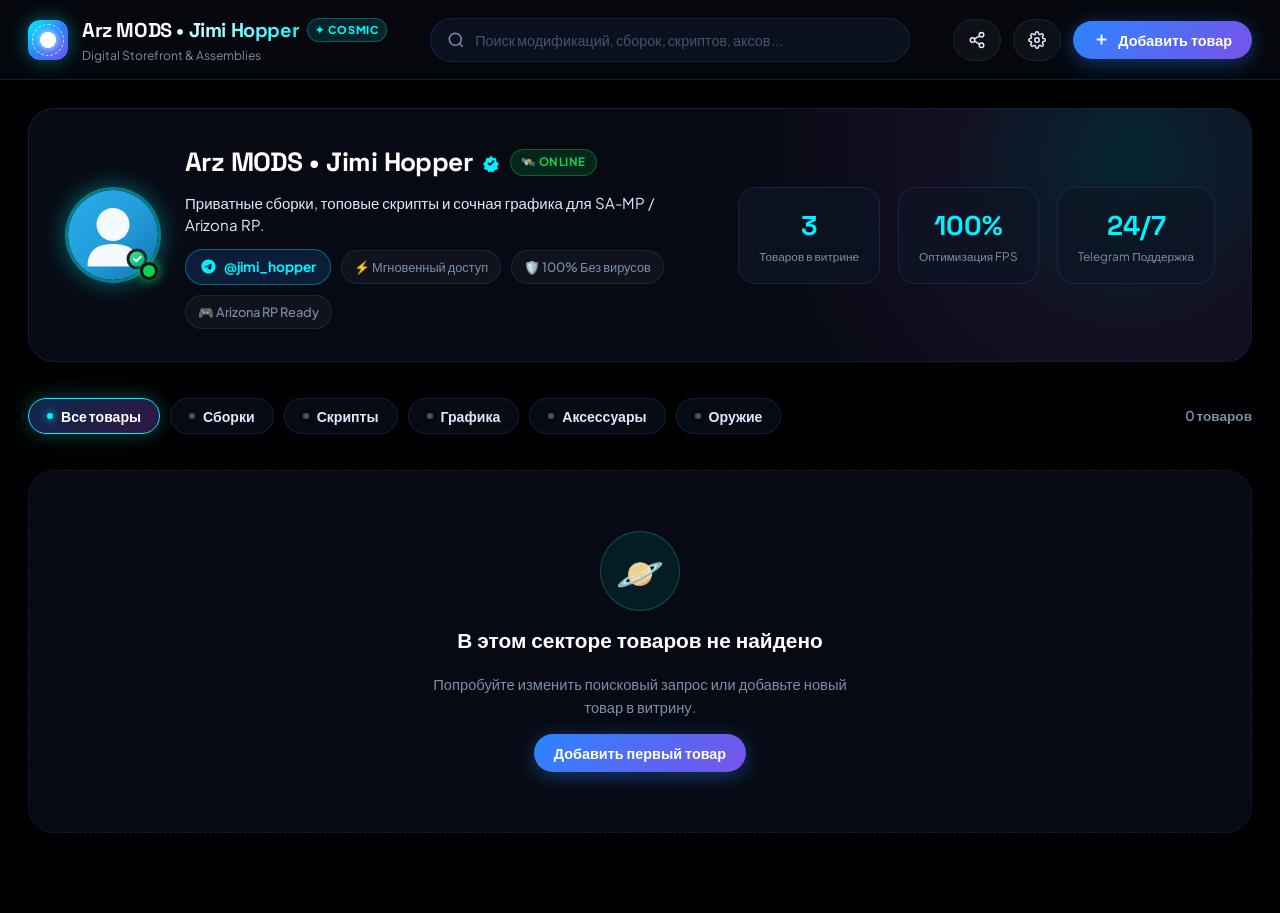
==== public/index.html @ eb656715 "Arz MODS WebSell - Cosmic Storefront for GitHub Pages and Local Server" ====
<!DOCTYPE html>
<html lang="ru">
<head>
  <meta charset="UTF-8" />
  <meta name="viewport" content="width=device-width, initial-scale=1.0" />
  <title>Arz MODS • Cosmic Digital Store</title>
  
  <!-- Favicon -->
  <link rel="icon" type="image/svg+xml" href="/uploads/avatar.svg" />
  
  <!-- Fonts -->
  <link rel="preconnect" href="https://fonts.googleapis.com">
  <link rel="preconnect" href="https://fonts.gstatic.com" crossorigin>
  <link href="https://fonts.googleapis.com/css2?family=Plus+Jakarta+Sans:wght@300;400;500;600;700;800&family=Space+Grotesk:wght@500;700&display=swap" rel="stylesheet">
  
  <link rel="stylesheet" href="/style.css" />
</head>
<body>
  <!-- Interactive Cosmic Canvas Starfield & Soft Shimmer -->
  <canvas id="cosmic-canvas"></canvas>
  <div class="blue-shimmer-layer">
    <div class="blue-shimmer shimmer-1"></div>
    <div class="blue-shimmer shimmer-2"></div>
    <div class="blue-shimmer shimmer-3"></div>
    <div class="blue-shimmer shimmer-4"></div>
  </div>

  <!-- Cosmic Top App Navigation Bar -->
  <header class="cosmic-navbar">
    <div class="nav-container">
      <div class="nav-brand" id="nav-brand-btn">
        <div class="brand-logo-cosmic">
          <span class="logo-core"></span>
          <span class="logo-orbit"></span>
        </div>
        <div class="brand-text-block">
          <div class="brand-title-row">
            <span id="nav-brand-title" class="brand-name">Arz MODS</span>
            <span class="cosmic-badge">✦ COSMIC</span>
          </div>
          <span class="brand-subtitle">Digital Storefront & Assemblies</span>
        </div>
      </div>

      <!-- Center Search Bar in Header -->
      <div class="nav-center-search" id="nav-search-wrapper">
        <div class="cosmic-search-box">
          <svg class="search-ico" width="18" height="18" viewBox="0 0 24 24" fill="none" stroke="currentColor" stroke-width="2">
            <circle cx="11" cy="11" r="8"></circle>
            <line x1="21" y1="21" x2="16.65" y2="16.65"></line>
          </svg>
          <input type="text" id="global-search" placeholder="Поиск модификаций, сборок, скриптов, аксов..." />
          <button id="search-clear-btn" class="search-clear hidden">&times;</button>
        </div>
      </div>

      <!-- Navigation Actions -->
      <div class="nav-actions">
        <button id="btn-back-nav" class="cosmic-btn-icon hidden" title="Вернуться в каталог">
          <svg width="20" height="20" viewBox="0 0 24 24" fill="none" stroke="currentColor" stroke-width="2.2">
            <line x1="19" y1="12" x2="5" y2="12"></line>
            <polyline points="12 19 5 12 12 5"></polyline>
          </svg>
          <span class="btn-text-nav">Каталог</span>
        </button>

        <button id="btn-share-page" class="cosmic-btn-icon" title="Поделиться ссылкой">
          <svg width="18" height="18" viewBox="0 0 24 24" fill="none" stroke="currentColor" stroke-width="2">
            <circle cx="18" cy="5" r="3"></circle>
            <circle cx="6" cy="12" r="3"></circle>
            <circle cx="18" cy="19" r="3"></circle>
            <line x1="8.59" y1="13.51" x2="15.42" y2="17.49"></line>
            <line x1="15.41" y1="6.51" x2="8.59" y2="10.49"></line>
          </svg>
        </button>

        <button id="btn-open-settings" class="cosmic-btn-icon" title="Настройки витрины">
          <svg width="18" height="18" viewBox="0 0 24 24" fill="none" stroke="currentColor" stroke-width="2">
            <circle cx="12" cy="12" r="3"></circle>
            <path d="M19.4 15a1.65 1.65 0 0 0 .33 1.82l.06.06a2 2 0 0 1 0 2.83 2 2 0 0 1-2.83 0l-.06-.06a1.65 1.65 0 0 0-1.82-.33 1.65 1.65 0 0 0-1 1.51V21a2 2 0 0 1-2 2 2 2 0 0 1-2-2v-.09A1.65 1.65 0 0 0 9 19.4a1.65 1.65 0 0 0-1.82.33l-.06.06a2 2 0 0 1-2.83 0 2 2 0 0 1 0-2.83l.06-.06a1.65 1.65 0 0 0 .33-1.82 1.65 1.65 0 0 0-1.51-1H3a2 2 0 0 1-2-2 2 2 0 0 1 2-2h.09A1.65 1.65 0 0 0 4.6 9a1.65 1.65 0 0 0-.33-1.82l-.06-.06a2 2 0 0 1 0-2.83 2 2 0 0 1 2.83 0l.06.06a1.65 1.65 0 0 0 1.82.33H9a1.65 1.65 0 0 0 1-1.51V3a2 2 0 0 1 2-2 2 2 0 0 1 2 2v.09a1.65 1.65 0 0 0 1 1.51 1.65 1.65 0 0 0 1.82-.33l.06-.06a2 2 0 0 1 2.83 0 2 2 0 0 1 0 2.83l-.06.06a1.65 1.65 0 0 0-.33 1.82V9a1.65 1.65 0 0 0 1.51 1H21a2 2 0 0 1 2 2 2 2 0 0 1-2 2h-.09a1.65 1.65 0 0 0-1.51 1z"></path>
          </svg>
        </button>

        <button id="btn-add-product" class="cosmic-cta-btn">
          <span class="btn-glow-layer"></span>
          <svg width="17" height="17" viewBox="0 0 24 24" fill="none" stroke="currentColor" stroke-width="2.5">
            <line x1="12" y1="5" x2="12" y2="19"></line>
            <line x1="5" y1="12" x2="19" y2="12"></line>
          </svg>
          <span>Добавить товар</span>
        </button>
      </div>
    </div>
  </header>

  <!-- Main Content Wrapper (Widescreen up to 1360px) -->
  <div class="cosmic-main-layout">

    <!-- ========================================================
         VIEW 1: STOREFRONT CATALOG (Widescreen Cosmic Showcase)
         ======================================================== -->
    <section id="catalog-view" class="view-panel">
      <!-- Cosmic Hero Store Profile Banner -->
      <div class="cosmic-hero-banner">
        <div class="hero-cosmic-backdrop"></div>
        <div class="hero-content">
          <div class="hero-creator-card">
            <div class="creator-avatar-cosmic">
              <img id="store-avatar" src="/uploads/avatar.svg" alt="Avatar" class="avatar-img-cosmic" />
              <div class="cosmic-status-pulse" title="В сети 24/7"></div>
            </div>
            <div class="creator-info-cosmic">
              <div class="creator-name-row">
                <h1 id="store-name" class="creator-title">Arz MODS • Jimi Hopper</h1>
                <span class="cosmic-verified" title="Верифицированный продавец">
                  <svg width="18" height="18" viewBox="0 0 24 24" fill="#00f2fe">
                    <path d="M12 2L14.4 5.4L18.6 5.8L19.2 10L22.6 12.6L20.4 16.2L21.4 20.4L17.2 21.4L14.8 24.6L12 23L9.2 24.6L6.8 21.4L2.6 20.4L3.6 16.2L1.4 12.6L4.8 10L5.4 5.8L9.6 5.4L12 2Z"/>
                    <path d="M8.5 12.5L10.5 14.5L15.5 9.5" stroke="#06080e" stroke-width="2.4" stroke-linecap="round" stroke-linejoin="round"/>
                  </svg>
                </span>
                <span class="cosmic-pill-online">🛰️ ONLINE</span>
              </div>
              <p id="store-bio" class="creator-bio">
                Приватные сборки, топовые скрипты и сочная графика для SA-MP / Arizona RP. Мгновенная выдача и личная поддержка.
              </p>
              <div class="creator-tags-row">
                <a id="store-tg-link" href="https://t.me/jimi_hopper" target="_blank" class="cosmic-tg-link">
                  <svg width="17" height="17" viewBox="0 0 24 24" fill="currentColor">
                    <path d="M12 2C6.48 2 2 6.48 2 12s4.48 10 10 10 10-4.48 10-10S17.52 2 12 2zm4.64 6.8c-.15 1.58-.8 5.42-1.13 7.19-.14.75-.42 1-.68 1.03-.58.05-1.02-.38-1.58-.75-.88-.58-1.38-.94-2.23-1.5-.99-.65-.35-1.01.22-1.59.15-.15 2.71-2.48 2.76-2.69a.2.2 0 00-.05-.18c-.06-.05-.14-.03-.21-.02-.09.02-1.49.95-4.22 2.79-.4.27-.76.41-1.08.4-.36-.01-1.04-.2-1.55-.37-.63-.2-1.12-.31-1.08-.66.02-.18.27-.36.74-.55 2.92-1.27 4.86-2.11 5.83-2.52 2.78-1.16 3.35-1.36 3.73-1.36.08 0 .27.02.39.12.1.08.13.19.14.27-.01.06.01.24 0 .34z"/>
                  </svg>
                  <span id="store-tg-handle">@jimi_hopper</span>
                </a>
                <span class="cosmic-stat-chip">⚡ Мгновенный доступ</span>
                <span class="cosmic-stat-chip">🛡️ 100% Без вирусов</span>
                <span class="cosmic-stat-chip">🎮 Arizona RP Ready</span>
              </div>
            </div>
          </div>

          <!-- Quick Store Stats on Desktop -->
          <div class="hero-stats-panel">
            <div class="stat-box">
              <span class="stat-number" id="stats-total-products">3</span>
              <span class="stat-label">Товаров в витрине</span>
            </div>
            <div class="stat-box">
              <span class="stat-number">100%</span>
              <span class="stat-label">Оптимизация FPS</span>
            </div>
            <div class="stat-box">
              <span class="stat-number">24/7</span>
              <span class="stat-label">Telegram Поддержка</span>
            </div>
          </div>
        </div>
      </div>

      <!-- Categories & Filter Strip -->
      <div class="cosmic-filter-bar">
        <div class="categories-container" id="categories-container">
          <button class="filter-pill active" data-cat="all">
            <span class="pill-dot"></span>Все товары
          </button>
          <button class="filter-pill" data-cat="Сборки">
            <span class="pill-dot"></span>Сборки
          </button>
          <button class="filter-pill" data-cat="Скрипты">
            <span class="pill-dot"></span>Скрипты
          </button>
          <button class="filter-pill" data-cat="Графика">
            <span class="pill-dot"></span>Графика
          </button>
          <button class="filter-pill" data-cat="Аксессуары">
            <span class="pill-dot"></span>Аксессуары
          </button>
          <button class="filter-pill" data-cat="Оружие">
            <span class="pill-dot"></span>Оружие
          </button>
        </div>
        <div class="products-counter-badge" id="products-count">3 товара</div>
      </div>

      <!-- Widescreen Responsive Grid of Products -->
      <div class="products-showcase">
        <div id="products-grid" class="cosmic-products-grid">
          <!-- Dynamically inserted product cards -->
        </div>

        <!-- Empty State -->
        <div id="empty-state" class="cosmic-empty-state hidden">
          <div class="empty-cosmic-ring">
            <span class="empty-icon">🪐</span>
          </div>
          <h3 class="empty-title">В этом секторе товаров не найдено</h3>
          <p class="empty-desc">Попробуйте изменить поисковый запрос или добавьте новый товар в витрину.</p>
          <button id="empty-add-btn" class="cosmic-cta-btn">Добавить первый товар</button>
        </div>
      </div>
    </section>

    <!-- ========================================================
         VIEW 2: WIDESCREEN DEDICATED PRODUCT PAGE (Tribute + Cosmic)
         ======================================================== -->
    <section id="product-view" class="view-panel hidden">
      <!-- Cosmic Breadcrumb Navigation -->
      <div class="cosmic-breadcrumbs">
        <a href="/" id="breadcrumb-home" class="crumb-link">Каталог</a>
        <span class="crumb-sep">›</span>
        <span id="breadcrumb-category" class="crumb-cat">Сборки</span>
        <span class="crumb-sep">›</span>
        <span id="breadcrumb-title" class="crumb-current">[Gta by Jimi_Hopper ]</span>
      </div>

      <!-- 2-Column Widescreen Product Showcase -->
      <div class="product-page-layout">
        
        <!-- LEFT COLUMN: Expansive Media & Gallery & Highlights -->
        <div class="product-left-column">
          <!-- Hero Banner with Ambient Halo Glow -->
          <div class="cosmic-media-stage" id="media-stage">
            <div class="stage-ambient-glow" id="stage-glow"></div>
            <img id="detail-image" src="" alt="Product Cover" class="stage-img" />
            
            <div class="stage-overlay-badges">
              <span id="detail-badge" class="badge-cosmic-pill">Хит продаж</span>
              <span id="detail-category-tag" class="badge-cosmic-cat">Сборки</span>
            </div>

            <button id="btn-zoom-image" class="btn-stage-zoom" title="Полноэкранный просмотр">
              <svg width="20" height="20" viewBox="0 0 24 24" fill="none" stroke="currentColor" stroke-width="2">
                <polyline points="15 3 21 3 21 9"></polyline>
                <polyline points="9 21 3 21 3 15"></polyline>
                <line x1="21" y1="3" x2="14" y2="10"></line>
                <line x1="3" y1="21" x2="10" y2="14"></line>
              </svg>
            </button>
          </div>

          <!-- Feature Cards Grid -->
          <div class="cosmic-features-matrix">
            <div class="matrix-card">
              <div class="matrix-icon">⚡</div>
              <div class="matrix-info">
                <span class="matrix-title">FPS Буст & Оптимизация</span>
                <span class="matrix-desc">Плавная стрельба без лагов даже на слабых ПК</span>
              </div>
            </div>
            <div class="matrix-card">
              <div class="matrix-icon">🎨</div>
              <div class="matrix-info">
                <span class="matrix-title">Приватная серая графика</span>
                <span class="matrix-desc">Кинематографичные шейдеры и эффекты</span>
              </div>
            </div>
            <div class="matrix-card">
              <div class="matrix-icon">🔫</div>
              <div class="matrix-info">
                <span class="matrix-title">Кастомные скины и звуки</span>
                <span class="matrix-desc">Заменки на калаши, обрез и медведя</span>
              </div>
            </div>
            <div class="matrix-card">
              <div class="matrix-icon">🛡️</div>
              <div class="matrix-info">
                <span class="matrix-title">Гарантия & Поддержка</span>
                <span class="matrix-desc">Прямая связь с разработчиком сборки</span>
              </div>
            </div>
          </div>

          <!-- Rich Detailed Description Panel -->
          <div class="cosmic-description-panel">
            <div class="panel-header-tabs">
              <span class="active-tab">📖 Подробное описание модификации</span>
            </div>
            <div id="detail-description" class="cosmic-rich-description">
              <!-- Rendered formatted description -->
            </div>
          </div>
        </div>

        <!-- RIGHT COLUMN: Sticky Cosmic Purchase Glass Console -->
        <div class="product-right-column">
          <div class="sticky-purchase-console">
            <div class="console-glass-card">
              
              <div class="console-badge-row">
                <span class="pulse-chip">
                  <span class="pulse-ring"></span>
                  Мгновенный доступ
                </span>
                <span class="chip-format">Цифровой архив</span>
              </div>

              <h1 id="detail-title" class="product-headline">[Gta by Jimi_Hopper ]</h1>

              <!-- Price Box with Cosmic Gradient -->
              <div class="cosmic-price-box">
                <div class="price-digits">
                  <span class="price-val" id="detail-price">490</span>
                  <span class="currency-sym" id="detail-currency">₽</span>
                </div>
                <span class="price-badge-tag">Лучшая цена</span>
              </div>

              <!-- Author / Creator Micro Card -->
              <div class="console-creator-row">
                <img id="detail-author-avatar" src="/uploads/avatar.svg" alt="Author" class="creator-avatar-mini" />
                <div class="creator-micro-info">
                  <div class="creator-micro-name">
                    <span id="detail-author-name">Jimi_Hopper</span>
                    <span class="mini-verified">✓</span>
                  </div>
                  <span class="creator-micro-role">Автор & Продавец сборки</span>
                </div>
                <a id="detail-tg-contact" href="https://t.me/jimi_hopper" target="_blank" class="btn-micro-chat" title="Написать в Telegram">
                  Telegram
                </a>
              </div>

              <!-- Primary CTA Action Button with Cosmic Glow -->
              <button id="btn-buy-action" class="cosmic-checkout-btn">
                <span class="checkout-glow-halo"></span>
                <svg width="22" height="22" viewBox="0 0 24 24" fill="currentColor">
                  <path d="M12 2C6.48 2 2 6.48 2 12s4.48 10 10 10 10-4.48 10-10S17.52 2 12 2zm4.64 6.8c-.15 1.58-.8 5.42-1.13 7.19-.14.75-.42 1-.68 1.03-.58.05-1.02-.38-1.58-.75-.88-.58-1.38-.94-2.23-1.5-.99-.65-.35-1.01.22-1.59.15-.15 2.71-2.48 2.76-2.69a.2.2 0 00-.05-.18c-.06-.05-.14-.03-.21-.02-.09.02-1.49.95-4.22 2.79-.4.27-.76.41-1.08.4-.36-.01-1.04-.2-1.55-.37-.63-.2-1.12-.31-1.08-.66.02-.18.27-.36.74-.55 2.92-1.27 4.86-2.11 5.83-2.52 2.78-1.16 3.35-1.36 3.73-1.36.08 0 .27.02.39.12.1.08.13.19.14.27-.01.06.01.24 0 .34z"/>
                </svg>
                <span id="buy-button-text">Купить в Telegram за 490 ₽</span>
              </button>

              <!-- Guarantee Chips -->
              <div class="console-perks-list">
                <div class="perk-item">
                  <span class="perk-ico">🔒</span>
                  <span>Безопасная оплата (СБП, Карты, ЮMoney, Крипта)</span>
                </div>
                <div class="perk-item">
                  <span class="perk-ico">⚡</span>
                  <span>Прямая ссылка на скачивание архива и скрипта</span>
                </div>
                <div class="perk-item">
                  <span class="perk-ico">💬</span>
                  <span>Помощь в установке от автора в Telegram</span>
                </div>
              </div>

              <!-- Admin Controls for Product -->
              <div class="console-admin-bar">
                <button id="btn-edit-current" class="btn-console-edit">
                  <svg width="15" height="15" viewBox="0 0 24 24" fill="none" stroke="currentColor" stroke-width="2">
                    <path d="M11 4H4a2 2 0 0 0-2 2v14a2 2 0 0 0 2 2h14a2 2 0 0 0 2-2v-7"></path>
                    <path d="M18.5 2.5a2.121 2.121 0 0 1 3 3L12 15l-4 1 1-4 9.5-9.5z"></path>
                  </svg>
                  Редактировать
                </button>
                <button id="btn-delete-current" class="btn-console-delete">
                  <svg width="15" height="15" viewBox="0 0 24 24" fill="none" stroke="currentColor" stroke-width="2">
                    <polyline points="3 6 5 6 21 6"></polyline>
                    <path d="M19 6v14a2 2 0 0 1-2 2H7a2 2 0 0 1-2-2V6m3 0V4a2 2 0 0 1 2-2h4a2 2 0 0 1 2 2v2"></path>
                  </svg>
                  Удалить
                </button>
              </div>

            </div>
          </div>
        </div>

      </div>
    </section>

  </div>

  <!-- ========================================================
       MODALS: PURCHASE / ADD PRODUCT / SETTINGS / LIGHTBOX
       ======================================================== -->

  <!-- MODAL 1: Purchase / Access Flow -->
  <div id="modal-buy" class="cosmic-modal-overlay hidden">
    <div class="cosmic-modal-box">
      <div class="modal-cosmic-glow"></div>
      <div class="cosmic-modal-header">
        <h3 class="modal-cosmic-title">Оформление и получение товара</h3>
        <button class="modal-cosmic-close" id="modal-buy-close">&times;</button>
      </div>
      <div class="cosmic-modal-body">
        <div class="modal-product-preview-bar">
          <img id="buy-modal-thumb" src="" alt="Thumbnail" class="modal-thumb-img" />
          <div class="modal-thumb-info">
            <h4 id="buy-modal-title" class="modal-thumb-title">[Gta by Jimi_Hopper ]</h4>
            <div class="modal-thumb-price" id="buy-modal-price">490 ₽</div>
          </div>
        </div>

        <div class="modal-steps-container">
          <div class="step-card">
            <div class="step-badge">1</div>
            <div class="step-info">
              <strong>Свяжитесь с автором в Telegram</strong>
              <p>Нажмите кнопку ниже, чтобы перейти в диалог. Шаблон заказа сформируется автоматически.</p>
            </div>
          </div>
          <div class="step-card">
            <div class="step-badge">2</div>
            <div class="step-info">
              <strong>Оплата удобным способом</strong>
              <p>СБП (без комиссии), Карты любых банков, ЮMoney или Криптовалюта.</p>
            </div>
          </div>
          <div id="modal-direct-download" class="step-card highlight-step hidden">
            <div class="step-badge-rocket">🚀</div>
            <div class="step-info">
              <strong>Мгновенное скачивание:</strong>
              <a id="modal-download-link" href="#" target="_blank" class="cosmic-download-pill">
                Скачать архив напрямую &rarr;
              </a>
            </div>
          </div>
        </div>

        <a id="buy-tg-action-btn" href="https://t.me/jimi_hopper" target="_blank" class="cosmic-checkout-btn full-btn">
          <svg width="22" height="22" viewBox="0 0 24 24" fill="currentColor">
            <path d="M12 2C6.48 2 2 6.48 2 12s4.48 10 10 10 10-4.48 10-10S17.52 2 12 2zm4.64 6.8c-.15 1.58-.8 5.42-1.13 7.19-.14.75-.42 1-.68 1.03-.58.05-1.02-.38-1.58-.75-.88-.58-1.38-.94-2.23-1.5-.99-.65-.35-1.01.22-1.59.15-.15 2.71-2.48 2.76-2.69a.2.2 0 00-.05-.18c-.06-.05-.14-.03-.21-.02-.09.02-1.49.95-4.22 2.79-.4.27-.76.41-1.08.4-.36-.01-1.04-.2-1.55-.37-.63-.2-1.12-.31-1.08-.66.02-.18.27-.36.74-.55 2.92-1.27 4.86-2.11 5.83-2.52 2.78-1.16 3.35-1.36 3.73-1.36.08 0 .27.02.39.12.1.08.13.19.14.27-.01.06.01.24 0 .34z"/>
          </svg>
          <span id="buy-tg-btn-label">Перейти в Telegram к продавцу</span>
        </a>
      </div>
    </div>
  </div>

  <!-- MODAL 2: Add / Edit Product -->
  <div id="modal-product" class="cosmic-modal-overlay hidden">
    <div class="cosmic-modal-box modal-box-wide">
      <div class="modal-cosmic-glow"></div>
      <div class="cosmic-modal-header">
        <h3 id="modal-product-title" class="modal-cosmic-title">Добавить товар в витрину</h3>
        <button class="modal-cosmic-close" id="modal-product-close">&times;</button>
      </div>
      <form id="form-product" class="cosmic-modal-form">
        <input type="hidden" id="form-prod-id" value="" />

        <div class="form-grid-2">
          <div class="form-field flex-2">
            <label for="form-title">Название модификации / товара *</label>
            <input type="text" id="form-title" placeholder="например: [Gta by Jimi_Hopper ]" required />
          </div>
          <div class="form-field flex-1">
            <label for="form-slug">Космический URL (slug)</label>
            <input type="text" id="form-slug" placeholder="например: ByO" />
            <span class="field-hint">Доступен по адресу /p/ByO</span>
          </div>
        </div>

        <div class="form-grid-3">
          <div class="form-field">
            <label for="form-price">Цена *</label>
            <div class="currency-input-wrap">
              <input type="number" id="form-price" min="0" step="1" placeholder="490" required />
              <span class="currency-suffix">₽</span>
            </div>
          </div>
          <div class="form-field">
            <label for="form-category">Категория</label>
            <select id="form-category">
              <option value="Сборки">Сборки</option>
              <option value="Скрипты">Скрипты</option>
              <option value="Графика">Графика</option>
              <option value="Аксессуары">Аксессуары</option>
              <option value="Оружие">Оружие</option>
              <option value="Прочее">Прочее</option>
            </select>
          </div>
          <div class="form-field">
            <label for="form-badge">Бейдж / Стикер</label>
            <input type="text" id="form-badge" placeholder="Хит продаж / Приватная" />
          </div>
        </div>

        <!-- Cover Image with Upload -->
        <div class="form-field">
          <label>Обложка товара (Файл с ПК или Ссылка)</label>
          <div class="cosmic-image-uploader">
            <div class="uploader-preview" id="img-preview-box">
              <img id="img-preview" src="" alt="Превью" class="hidden" />
              <span id="img-preview-placeholder">🪐 Нет изображения</span>
            </div>
            <div class="uploader-controls">
              <label class="btn-cosmic-upload">
                <svg width="18" height="18" viewBox="0 0 24 24" fill="none" stroke="currentColor" stroke-width="2">
                  <path d="M21 15v4a2 2 0 0 1-2 2H5a2 2 0 0 1-2-2v-4"></path>
                  <polyline points="17 8 12 3 7 8"></polyline>
                  <line x1="12" y1="3" x2="12" y2="15"></line>
                </svg>
                Выбрать файл со скриншотом
                <input type="file" id="form-file-input" accept="image/*" class="hidden-input" />
              </label>
              <span class="uploader-divider">или вставьте прямую ссылку:</span>
              <input type="text" id="form-image-url" placeholder="https://... или /uploads/..." />
            </div>
          </div>
        </div>

        <div class="form-field">
          <label for="form-short-desc">Краткий тизер (для карточки в сетке)</label>
          <input type="text" id="form-short-desc" placeholder="Краткое описание сборки / преимуществ..." />
        </div>

        <div class="form-field">
          <label for="form-description">Полное описание (поддерживает форматирование и эмодзи)</label>
          <textarea id="form-description" rows="5" placeholder="Подробный перечень модов, FPS, инструкции по установке, эмодзи..."></textarea>
        </div>

        <div class="form-grid-2">
          <div class="form-field">
            <label for="form-download-url">Ссылка на скачивание архива (Google / Яндекс / Облако)</label>
            <input type="text" id="form-download-url" placeholder="https://disk.yandex.ru/d/..." />
          </div>
          <div class="form-field">
            <label for="form-contact-tg">Telegram для связи</label>
            <input type="text" id="form-contact-tg" placeholder="@jimi_hopper" />
          </div>
        </div>

        <div class="cosmic-modal-footer">
          <button type="button" class="btn-cosmic-ghost" id="btn-cancel-product">Отмена</button>
          <button type="submit" class="cosmic-cta-btn">Сохранить товар</button>
        </div>
      </form>
    </div>
  </div>

  <!-- MODAL 3: Store Settings -->
  <div id="modal-settings" class="cosmic-modal-overlay hidden">
    <div class="cosmic-modal-box">
      <div class="modal-cosmic-glow"></div>
      <div class="cosmic-modal-header">
        <h3 class="modal-cosmic-title">Настройки витрины</h3>
        <button class="modal-cosmic-close" id="modal-settings-close">&times;</button>
      </div>
      <form id="form-settings" class="cosmic-modal-form">
        <div class="form-field">
          <label for="setting-store-name">Название магазина / бренда</label>
          <input type="text" id="setting-store-name" required />
        </div>
        <div class="form-field">
          <label for="setting-telegram">Ваш контактный Telegram (@username)</label>
          <input type="text" id="setting-telegram" placeholder="jimi_hopper" required />
        </div>
        <div class="form-field">
          <label for="setting-bio">Описание витрины</label>
          <textarea id="setting-bio" rows="3"></textarea>
        </div>
        <div class="form-field">
          <label>Аватарка магазина</label>
          <div class="cosmic-image-uploader">
            <img id="setting-avatar-preview" src="/uploads/avatar.svg" class="avatar-preview-round" alt="Avatar" />
            <div class="uploader-controls">
              <label class="btn-cosmic-upload">
                Загрузить фото
                <input type="file" id="setting-avatar-file" accept="image/*" class="hidden-input" />
              </label>
              <input type="text" id="setting-avatar-url" placeholder="/uploads/avatar.svg" />
            </div>
          </div>
        </div>
        <div class="cosmic-modal-footer">
          <button type="button" class="btn-cosmic-ghost" id="btn-cancel-settings">Отмена</button>
          <button type="submit" class="cosmic-cta-btn">Сохранить</button>
        </div>
      </form>
    </div>
  </div>

  <!-- MODAL 4: Fullscreen Image Lightbox -->
  <div id="modal-lightbox" class="lightbox-overlay hidden">
    <div class="lightbox-content">
      <img id="lightbox-img" src="" alt="Full preview" />
      <button class="lightbox-close" id="lightbox-close">&times;</button>
    </div>
  </div>

  <!-- Cosmic Floating Notification Toast -->
  <div id="toast" class="cosmic-toast hidden"></div>

  <script src="/app.js"></script>
</body>
</html>
---- style.css ----
/* ============================================================
   Arz MODS WebSell • Cosmic Unconstrained Widescreen Stylesheet
   Deep Space, Neon Auroras, Glassmorphism & High-Tech Aesthetics
   ============================================================ */

:root {
  /* Deep Space Pure Black Color System */
  --space-void: #000000;
  --space-bg: #010204;
  --space-surface: rgba(8, 12, 22, 0.75);
  --space-surface-hover: rgba(14, 22, 38, 0.9);
  --space-surface-solid: #080c16;
  --space-card: rgba(10, 15, 28, 0.7);
  
  /* Cosmic Soft Blue & Cyan Accents */
  --neon-cyan: #00f2fe;
  --neon-blue: #2a85ff;
  --neon-indigo: #3a62ea;
  --neon-purple: #7952e8;
  --neon-pink: #f72585;
  --neon-emerald: #05d554;
  --neon-amber: #ffaa00;

  /* Glowing Borders & Glass */
  --border-cosmic: rgba(42, 133, 255, 0.18);
  --border-cosmic-hover: rgba(0, 242, 254, 0.45);
  --border-glow: 0 0 25px rgba(42, 133, 255, 0.25);
  
  /* Text */
  --text-pure: #ffffff;
  --text-stellar: #e0e7ff;
  --text-muted: #7b8ea8;
  --text-dim: #44536d;

  /* Typography */
  --font-main: 'Plus Jakarta Sans', -apple-system, BlinkMacSystemFont, 'Segoe UI', Roboto, sans-serif;
  --font-display: 'Space Grotesk', var(--font-main);

  /* Layout */
  --max-width: 1360px;
  --radius-xs: 8px;
  --radius-sm: 12px;
  --radius-md: 18px;
  --radius-lg: 26px;
  --radius-pill: 9999px;

  /* Transitions */
  --ease-elastic: cubic-bezier(0.175, 0.885, 0.32, 1.275);
  --ease-smooth: cubic-bezier(0.16, 1, 0.3, 1);
  --duration-fast: 0.18s;
  --duration-normal: 0.3s;
}

* {
  margin: 0;
  padding: 0;
  box-sizing: border-box;
  -webkit-tap-highlight-color: transparent;
}

html, body {
  background-color: var(--space-void);
  color: var(--text-stellar);
  font-family: var(--font-main);
  min-height: 100vh;
  overflow-x: hidden;
  line-height: 1.6;
}

/* ============================================================
   COSMIC CANVAS & DELICATE SHIMMERING BLUE GLOW
   ============================================================ */

#cosmic-canvas {
  position: fixed;
  top: 0;
  left: 0;
  width: 100vw;
  height: 100vh;
  z-index: -2;
  pointer-events: none;
  background-color: #000000;
}

/* Soft iridescent blue shimmer layer */
.blue-shimmer-layer {
  position: fixed;
  top: 0;
  left: 0;
  width: 100vw;
  height: 100vh;
  z-index: -1;
  pointer-events: none;
  overflow: hidden;
}

.blue-shimmer {
  position: absolute;
  border-radius: 50%;
  filter: blur(150px);
  pointer-events: none;
  mix-blend-mode: screen;
}

/* 1. Deep sapphire shimmering glow top-left */
.shimmer-1 {
  width: 750px;
  height: 750px;
  top: -180px;
  left: 5%;
  background: radial-gradient(circle, rgba(22, 68, 170, 0.18) 0%, rgba(12, 38, 105, 0.08) 55%, transparent 75%);
  animation: shimmerDrift1 26s ease-in-out infinite alternate;
}

/* 2. Soft oceanic blue glow center-right */
.shimmer-2 {
  width: 850px;
  height: 850px;
  top: 25%;
  right: -150px;
  background: radial-gradient(circle, rgba(16, 82, 195, 0.14) 0%, rgba(8, 42, 115, 0.06) 55%, transparent 75%);
  animation: shimmerDrift2 32s ease-in-out infinite alternate;
}

/* 3. Subtle cyan-sapphire reflection bottom */
.shimmer-3 {
  width: 700px;
  height: 700px;
  bottom: -150px;
  left: 25%;
  background: radial-gradient(circle, rgba(0, 140, 240, 0.10) 0%, rgba(10, 48, 125, 0.05) 50%, transparent 75%);
  animation: shimmerDrift3 28s ease-in-out infinite alternate;
}

/* 4. Soft deep indigo accent top-right */
.shimmer-4 {
  width: 600px;
  height: 600px;
  top: 10%;
  right: 25%;
  background: radial-gradient(circle, rgba(28, 55, 150, 0.12) 0%, rgba(14, 28, 85, 0.04) 55%, transparent 75%);
  animation: shimmerDrift4 34s ease-in-out infinite alternate;
}

@keyframes shimmerDrift1 {
  0% { transform: translate(0, 0) scale(1); opacity: 0.7; }
  50% { transform: translate(80px, 50px) scale(1.15); opacity: 1; }
  100% { transform: translate(-30px, 80px) scale(0.95); opacity: 0.6; }
}

@keyframes shimmerDrift2 {
  0% { transform: translate(0, 0) scale(1); opacity: 0.6; }
  50% { transform: translate(-70px, -60px) scale(1.12); opacity: 0.95; }
  100% { transform: translate(40px, 50px) scale(0.9); opacity: 0.55; }
}

@keyframes shimmerDrift3 {
  0% { transform: translate(0, 0) scale(0.95); opacity: 0.55; }
  50% { transform: translate(60px, -40px) scale(1.18); opacity: 0.9; }
  100% { transform: translate(-50px, 30px) scale(1); opacity: 0.6; }
}

@keyframes shimmerDrift4 {
  0% { transform: translate(0, 0) scale(1); opacity: 0.5; }
  50% { transform: translate(-50px, 60px) scale(1.1); opacity: 0.85; }
  100% { transform: translate(60px, -30px) scale(0.95); opacity: 0.5; }
}

/* ============================================================
   TOP NAVBAR (Widescreen Glassmorphic Navigation)
   ============================================================ */

.cosmic-navbar {
  position: sticky;
  top: 0;
  z-index: 100;
  background: rgba(7, 10, 18, 0.75);
  backdrop-filter: blur(24px);
  -webkit-backdrop-filter: blur(24px);
  border-bottom: 1px solid var(--border-cosmic);
  transition: all var(--duration-normal);
}

.nav-container {
  max-width: var(--max-width);
  margin: 0 auto;
  padding: 14px 28px;
  display: flex;
  align-items: center;
  justify-content: space-between;
  gap: 24px;
}

/* Brand */
.nav-brand {
  display: flex;
  align-items: center;
  gap: 14px;
  cursor: pointer;
  user-select: none;
}

.brand-logo-cosmic {
  position: relative;
  width: 40px;
  height: 40px;
  border-radius: var(--radius-sm);
  background: linear-gradient(135deg, var(--neon-cyan), var(--neon-blue), var(--neon-purple));
  display: flex;
  align-items: center;
  justify-content: center;
  box-shadow: 0 0 20px rgba(0, 242, 254, 0.4);
}

.logo-core {
  width: 16px;
  height: 16px;
  border-radius: 50%;
  background: #ffffff;
  box-shadow: 0 0 10px #ffffff;
}

.logo-orbit {
  position: absolute;
  width: 32px;
  height: 32px;
  border-radius: 50%;
  border: 1.5px dashed rgba(255, 255, 255, 0.7);
  animation: spinOrbit 8s linear infinite;
}

@keyframes spinOrbit {
  from { transform: rotate(0deg); }
  to { transform: rotate(360deg); }
}

.brand-text-block {
  display: flex;
  flex-direction: column;
}

.brand-title-row {
  display: flex;
  align-items: center;
  gap: 8px;
}

.brand-name {
  font-family: var(--font-display);
  font-size: 1.25rem;
  font-weight: 700;
  letter-spacing: -0.02em;
  color: var(--text-pure);
  background: linear-gradient(135deg, #ffffff 40%, var(--neon-cyan));
  -webkit-background-clip: text;
  -webkit-text-fill-color: transparent;
}

.cosmic-badge {
  font-size: 0.68rem;
  font-weight: 800;
  letter-spacing: 0.08em;
  background: rgba(0, 242, 254, 0.12);
  color: var(--neon-cyan);
  border: 1px solid rgba(0, 242, 254, 0.3);
  padding: 2px 7px;
  border-radius: var(--radius-pill);
}

.brand-subtitle {
  font-size: 0.76rem;
  color: var(--text-muted);
}

/* Center Search in Navbar */
.nav-center-search {
  flex: 1;
  max-width: 480px;
}

.cosmic-search-box {
  position: relative;
  display: flex;
  align-items: center;
  background: rgba(16, 24, 42, 0.6);
  border: 1px solid var(--border-cosmic);
  border-radius: var(--radius-pill);
  padding: 0 16px;
  height: 44px;
  transition: all var(--duration-fast);
}

.cosmic-search-box:focus-within {
  border-color: var(--neon-cyan);
  background: rgba(20, 31, 56, 0.85);
  box-shadow: 0 0 25px rgba(0, 242, 254, 0.25);
}

.search-ico {
  color: var(--text-muted);
  margin-right: 10px;
  flex-shrink: 0;
}

.cosmic-search-box input {
  background: transparent;
  border: none;
  outline: none;
  width: 100%;
  color: var(--text-pure);
  font-size: 0.9rem;
  font-family: inherit;
}

.cosmic-search-box input::placeholder {
  color: var(--text-dim);
}

.search-clear {
  background: none;
  border: none;
  color: var(--text-muted);
  font-size: 1.3rem;
  cursor: pointer;
  padding: 2px 6px;
}

/* Nav Actions */
.nav-actions {
  display: flex;
  align-items: center;
  gap: 12px;
}

.cosmic-btn-icon {
  background: rgba(255, 255, 255, 0.04);
  border: 1px solid var(--border-cosmic);
  color: var(--text-stellar);
  padding: 9px 14px;
  height: 42px;
  border-radius: var(--radius-pill);
  display: inline-flex;
  align-items: center;
  gap: 8px;
  cursor: pointer;
  font-family: inherit;
  font-size: 0.88rem;
  font-weight: 600;
  transition: all var(--duration-fast);
}

.cosmic-btn-icon:hover {
  background: rgba(42, 133, 255, 0.15);
  border-color: var(--neon-cyan);
  color: #ffffff;
  box-shadow: 0 0 18px rgba(0, 242, 254, 0.25);
  transform: translateY(-1px);
}

.cosmic-cta-btn {
  position: relative;
  background: linear-gradient(135deg, var(--neon-blue), var(--neon-purple));
  color: #ffffff;
  border: none;
  font-family: inherit;
  font-size: 0.9rem;
  font-weight: 700;
  padding: 10px 20px;
  border-radius: var(--radius-pill);
  display: inline-flex;
  align-items: center;
  gap: 8px;
  cursor: pointer;
  overflow: hidden;
  box-shadow: 0 4px 20px rgba(42, 133, 255, 0.4);
  transition: all var(--duration-fast);
}

.cosmic-cta-btn:hover {
  transform: translateY(-2px);
  box-shadow: 0 6px 28px rgba(157, 78, 221, 0.6);
}

.btn-glow-layer {
  position: absolute;
  top: 0;
  left: -100%;
  width: 100%;
  height: 100%;
  background: linear-gradient(90deg, transparent, rgba(255, 255, 255, 0.3), transparent);
  animation: shineCosmic 4s infinite;
}

@keyframes shineCosmic {
  0% { left: -100%; }
  25%, 100% { left: 100%; }
}

/* ============================================================
   WIDESCREEN MAIN LAYOUT
   ============================================================ */

.cosmic-main-layout {
  max-width: var(--max-width);
  margin: 0 auto;
  padding: 28px 28px 80px;
  width: 100%;
}

.view-panel {
  display: flex;
  flex-direction: column;
  gap: 28px;
  animation: cosmicFadeIn 0.35s var(--ease-smooth);
}

@keyframes cosmicFadeIn {
  from { opacity: 0; transform: translateY(12px); }
  to { opacity: 1; transform: translateY(0); }
}

/* ============================================================
   COSMIC HERO STORE BANNER
   ============================================================ */

.cosmic-hero-banner {
  position: relative;
  background: var(--space-card);
  border: 1px solid var(--border-cosmic);
  border-radius: var(--radius-lg);
  padding: 32px 36px;
  overflow: hidden;
  backdrop-filter: blur(28px);
  -webkit-backdrop-filter: blur(28px);
  box-shadow: 0 12px 40px rgba(0, 0, 0, 0.45);
}

.hero-cosmic-backdrop {
  position: absolute;
  top: 0;
  right: 0;
  width: 50%;
  height: 100%;
  background: radial-gradient(circle at 80% 20%, rgba(0, 242, 254, 0.12), rgba(157, 78, 221, 0.08), transparent 70%);
  pointer-events: none;
}

.hero-content {
  position: relative;
  z-index: 2;
  display: flex;
  align-items: center;
  justify-content: space-between;
  gap: 36px;
  flex-wrap: wrap;
}

.hero-creator-card {
  display: flex;
  align-items: center;
  gap: 24px;
  flex: 1;
  min-width: 340px;
}

.creator-avatar-cosmic {
  position: relative;
  width: 96px;
  height: 96px;
  flex-shrink: 0;
}

.avatar-img-cosmic {
  width: 100%;
  height: 100%;
  border-radius: var(--radius-pill);
  object-fit: cover;
  border: 3px solid rgba(0, 242, 254, 0.5);
  box-shadow: 0 0 25px rgba(0, 242, 254, 0.4);
  background: var(--space-surface-solid);
}

.cosmic-status-pulse {
  position: absolute;
  bottom: 3px;
  right: 3px;
  width: 18px;
  height: 18px;
  background-color: var(--neon-emerald);
  border: 3px solid var(--space-surface-solid);
  border-radius: 50%;
  box-shadow: 0 0 12px var(--neon-emerald);
}

.creator-info-cosmic {
  display: flex;
  flex-direction: column;
  gap: 8px;
}

.creator-name-row {
  display: flex;
  align-items: center;
  gap: 10px;
  flex-wrap: wrap;
}

.creator-title {
  font-family: var(--font-display);
  font-size: 1.65rem;
  font-weight: 800;
  letter-spacing: -0.02em;
  color: #ffffff;
}

.cosmic-verified {
  display: flex;
  align-items: center;
}

.cosmic-pill-online {
  font-size: 0.72rem;
  font-weight: 700;
  letter-spacing: 0.05em;
  background: rgba(5, 213, 84, 0.14);
  color: var(--neon-emerald);
  border: 1px solid rgba(5, 213, 84, 0.35);
  padding: 3px 10px;
  border-radius: var(--radius-pill);
}

.creator-bio {
  font-size: 0.94rem;
  color: var(--text-stellar);
  max-width: 620px;
  line-height: 1.5;
}

.creator-tags-row {
  display: flex;
  align-items: center;
  gap: 10px;
  flex-wrap: wrap;
  margin-top: 4px;
}

.cosmic-tg-link {
  display: inline-flex;
  align-items: center;
  gap: 7px;
  background: rgba(42, 133, 255, 0.16);
  color: var(--neon-cyan);
  border: 1px solid rgba(0, 242, 254, 0.35);
  padding: 6px 14px;
  border-radius: var(--radius-pill);
  font-size: 0.86rem;
  font-weight: 700;
  text-decoration: none;
  transition: all var(--duration-fast);
}

.cosmic-tg-link:hover {
  background: rgba(0, 242, 254, 0.25);
  box-shadow: 0 0 18px rgba(0, 242, 254, 0.4);
  transform: translateY(-1px);
}

.cosmic-stat-chip {
  font-size: 0.8rem;
  font-weight: 500;
  color: var(--text-muted);
  background: rgba(255, 255, 255, 0.04);
  border: 1px solid var(--border-cosmic);
  padding: 6px 12px;
  border-radius: var(--radius-pill);
}

/* Hero Stats */
.hero-stats-panel {
  display: flex;
  gap: 18px;
}

.stat-box {
  background: rgba(14, 20, 36, 0.7);
  border: 1px solid var(--border-cosmic);
  border-radius: var(--radius-md);
  padding: 16px 20px;
  display: flex;
  flex-direction: column;
  align-items: center;
  min-width: 120px;
}

.stat-number {
  font-family: var(--font-display);
  font-size: 1.7rem;
  font-weight: 800;
  color: var(--neon-cyan);
}

.stat-label {
  font-size: 0.74rem;
  color: var(--text-muted);
  text-align: center;
}

/* ============================================================
   CATEGORIES & FILTER BAR
   ============================================================ */

.cosmic-filter-bar {
  display: flex;
  align-items: center;
  justify-content: space-between;
  gap: 16px;
  flex-wrap: wrap;
  padding: 8px 0;
}

.categories-container {
  display: flex;
  gap: 10px;
  flex-wrap: wrap;
}

.filter-pill {
  background: var(--space-card);
  border: 1px solid var(--border-cosmic);
  color: var(--text-stellar);
  font-family: inherit;
  font-size: 0.88rem;
  font-weight: 600;
  padding: 8px 18px;
  border-radius: var(--radius-pill);
  cursor: pointer;
  display: inline-flex;
  align-items: center;
  gap: 8px;
  transition: all var(--duration-fast);
  backdrop-filter: blur(16px);
}

.pill-dot {
  width: 6px;
  height: 6px;
  border-radius: 50%;
  background: var(--text-dim);
  transition: all var(--duration-fast);
}

.filter-pill:hover {
  border-color: var(--neon-cyan);
  color: #ffffff;
  transform: translateY(-1px);
}

.filter-pill.active {
  background: linear-gradient(135deg, rgba(42, 133, 255, 0.3), rgba(157, 78, 221, 0.3));
  border-color: var(--neon-cyan);
  color: #ffffff;
  box-shadow: 0 0 20px rgba(0, 242, 254, 0.3);
}

.filter-pill.active .pill-dot {
  background: var(--neon-cyan);
  box-shadow: 0 0 8px var(--neon-cyan);
}

.products-counter-badge {
  font-size: 0.85rem;
  font-weight: 600;
  color: var(--text-muted);
}

/* ============================================================
   WIDESCREEN PRODUCTS GRID (Responsive 3-4 Columns)
   ============================================================ */

.cosmic-products-grid {
  display: grid;
  grid-template-columns: repeat(auto-fill, minmax(360px, 1fr));
  gap: 26px;
}

@media (max-width: 820px) {
  .cosmic-products-grid {
    grid-template-columns: 1fr;
  }
}

/* 3D Cosmic Product Card */
.cosmic-product-card {
  background: var(--space-card);
  border: 1px solid var(--border-cosmic);
  border-radius: var(--radius-lg);
  overflow: hidden;
  display: flex;
  flex-direction: column;
  cursor: pointer;
  transition: all var(--duration-normal) var(--ease-smooth);
  position: relative;
  backdrop-filter: blur(20px);
  -webkit-backdrop-filter: blur(20px);
}

.cosmic-product-card:hover {
  transform: translateY(-6px);
  border-color: var(--neon-cyan);
  box-shadow: 0 16px 40px rgba(0, 0, 0, 0.5), 0 0 30px rgba(0, 242, 254, 0.25);
}

.card-media-box {
  position: relative;
  width: 100%;
  aspect-ratio: 16 / 9;
  background-color: #0b0f19;
  overflow: hidden;
}

.card-img-cover {
  width: 100%;
  height: 100%;
  object-fit: cover;
  transition: transform 0.5s ease;
}

.cosmic-product-card:hover .card-img-cover {
  transform: scale(1.05);
}

.card-badge-cosmic {
  position: absolute;
  top: 14px;
  left: 14px;
  background: rgba(7, 10, 18, 0.85);
  backdrop-filter: blur(12px);
  color: #ffffff;
  font-size: 0.74rem;
  font-weight: 700;
  letter-spacing: 0.04em;
  text-transform: uppercase;
  padding: 5px 12px;
  border-radius: var(--radius-pill);
  border: 1px solid rgba(255, 255, 255, 0.15);
}

.card-price-cosmic {
  position: absolute;
  bottom: 14px;
  right: 14px;
  background: linear-gradient(135deg, var(--neon-blue), var(--neon-purple));
  color: #ffffff;
  font-family: var(--font-display);
  font-size: 1.05rem;
  font-weight: 800;
  padding: 6px 16px;
  border-radius: var(--radius-pill);
  box-shadow: 0 4px 18px rgba(0, 0, 0, 0.45);
}

.card-content-box {
  padding: 20px 22px;
  display: flex;
  flex-direction: column;
  gap: 10px;
  flex: 1;
}

.card-category-strip {
  font-size: 0.76rem;
  font-weight: 700;
  color: var(--neon-cyan);
  letter-spacing: 0.06em;
  text-transform: uppercase;
}

.card-headline {
  font-family: var(--font-display);
  font-size: 1.2rem;
  font-weight: 700;
  color: #ffffff;
  line-height: 1.35;
}

.card-snippet {
  font-size: 0.88rem;
  color: var(--text-muted);
  line-height: 1.5;
  display: -webkit-box;
  -webkit-line-clamp: 2;
  -webkit-box-orient: vertical;
  overflow: hidden;
}

.card-bottom-row {
  display: flex;
  align-items: center;
  justify-content: space-between;
  margin-top: auto;
  padding-top: 14px;
  border-top: 1px solid var(--border-cosmic);
}

.card-open-link {
  color: var(--neon-cyan);
  font-size: 0.88rem;
  font-weight: 700;
  display: inline-flex;
  align-items: center;
  gap: 6px;
  transition: gap var(--duration-fast);
}

.cosmic-product-card:hover .card-open-link {
  gap: 10px;
}

.card-instant-tag {
  font-size: 0.78rem;
  color: var(--neon-emerald);
  font-weight: 600;
}

/* Empty State */
.cosmic-empty-state {
  text-align: center;
  padding: 60px 20px;
  background: var(--space-card);
  border: 1px dashed var(--border-cosmic);
  border-radius: var(--radius-lg);
  display: flex;
  flex-direction: column;
  align-items: center;
  gap: 14px;
}

.empty-cosmic-ring {
  width: 80px;
  height: 80px;
  border-radius: 50%;
  background: rgba(0, 242, 254, 0.08);
  border: 1px solid rgba(0, 242, 254, 0.25);
  display: flex;
  align-items: center;
  justify-content: center;
  font-size: 2.4rem;
}

.empty-title {
  font-family: var(--font-display);
  font-size: 1.3rem;
  color: #ffffff;
}

.empty-desc {
  font-size: 0.92rem;
  color: var(--text-muted);
  max-width: 440px;
}

/* ============================================================
   VIEW 2: DEDICATED PRODUCT PAGE (Widescreen 2-Column Layout)
   ============================================================ */

.cosmic-breadcrumbs {
  display: flex;
  align-items: center;
  gap: 10px;
  font-size: 0.88rem;
  margin-bottom: 6px;
}

.crumb-link {
  color: var(--neon-cyan);
  text-decoration: none;
  font-weight: 600;
  cursor: pointer;
}

.crumb-sep {
  color: var(--text-dim);
}

.crumb-cat {
  color: var(--text-muted);
}

.crumb-current {
  color: var(--text-stellar);
  font-weight: 600;
  max-width: 320px;
  white-space: nowrap;
  overflow: hidden;
  text-overflow: ellipsis;
}

/* 2-Column Layout */
.product-page-layout {
  display: grid;
  grid-template-columns: 1fr 420px;
  gap: 36px;
  align-items: start;
}

@media (max-width: 1024px) {
  .product-page-layout {
    grid-template-columns: 1fr;
  }
}

/* Left Column */
.product-left-column {
  display: flex;
  flex-direction: column;
  gap: 28px;
}

/* Media Stage with Ambient Glow */
.cosmic-media-stage {
  position: relative;
  width: 100%;
  aspect-ratio: 16 / 9;
  border-radius: var(--radius-lg);
  overflow: hidden;
  background-color: #0b0f19;
  border: 1px solid var(--border-cosmic);
  box-shadow: 0 16px 50px rgba(0, 0, 0, 0.6);
}

.stage-ambient-glow {
  position: absolute;
  top: 0;
  left: 0;
  width: 100%;
  height: 100%;
  box-shadow: inset 0 0 80px rgba(0, 242, 254, 0.2);
  pointer-events: none;
  z-index: 2;
}

.stage-img {
  width: 100%;
  height: 100%;
  object-fit: cover;
  transition: transform 0.4s ease;
}

.stage-overlay-badges {
  position: absolute;
  top: 18px;
  left: 18px;
  display: flex;
  gap: 10px;
  z-index: 3;
}

.badge-cosmic-pill {
  background: rgba(7, 10, 18, 0.85);
  backdrop-filter: blur(12px);
  color: #ffffff;
  font-size: 0.8rem;
  font-weight: 700;
  text-transform: uppercase;
  letter-spacing: 0.05em;
  padding: 6px 14px;
  border-radius: var(--radius-pill);
  border: 1px solid rgba(255, 255, 255, 0.2);
}

.badge-cosmic-cat {
  background: rgba(0, 242, 254, 0.15);
  backdrop-filter: blur(12px);
  color: var(--neon-cyan);
  font-size: 0.8rem;
  font-weight: 700;
  padding: 6px 14px;
  border-radius: var(--radius-pill);
  border: 1px solid rgba(0, 242, 254, 0.4);
}

.btn-stage-zoom {
  position: absolute;
  bottom: 18px;
  right: 18px;
  z-index: 3;
  width: 44px;
  height: 44px;
  border-radius: 50%;
  background: rgba(7, 10, 18, 0.85);
  backdrop-filter: blur(10px);
  border: 1px solid var(--border-cosmic);
  color: #ffffff;
  display: flex;
  align-items: center;
  justify-content: center;
  cursor: pointer;
  transition: all var(--duration-fast);
}

.btn-stage-zoom:hover {
  background: var(--neon-cyan);
  color: #000000;
  transform: scale(1.08);
}

/* Feature Matrix Cards */
.cosmic-features-matrix {
  display: grid;
  grid-template-columns: repeat(2, 1fr);
  gap: 16px;
}

@media (max-width: 600px) {
  .cosmic-features-matrix {
    grid-template-columns: 1fr;
  }
}

.matrix-card {
  background: var(--space-card);
  border: 1px solid var(--border-cosmic);
  border-radius: var(--radius-md);
  padding: 16px 18px;
  display: flex;
  align-items: center;
  gap: 16px;
  backdrop-filter: blur(20px);
}

.matrix-icon {
  font-size: 1.8rem;
}

.matrix-info {
  display: flex;
  flex-direction: column;
}

.matrix-title {
  font-size: 0.95rem;
  font-weight: 700;
  color: #ffffff;
}

.matrix-desc {
  font-size: 0.82rem;
  color: var(--text-muted);
}

/* Description Panel */
.cosmic-description-panel {
  background: var(--space-card);
  border: 1px solid var(--border-cosmic);
  border-radius: var(--radius-lg);
  padding: 28px;
  backdrop-filter: blur(20px);
}

.panel-header-tabs {
  padding-bottom: 16px;
  border-bottom: 1px solid var(--border-cosmic);
  margin-bottom: 20px;
}

.active-tab {
  font-family: var(--font-display);
  font-size: 1.15rem;
  font-weight: 700;
  color: #ffffff;
}

.cosmic-rich-description {
  font-size: 1rem;
  color: #d7e2f5;
  line-height: 1.8;
  white-space: pre-wrap;
  word-break: break-word;
}

/* Right Column: Sticky Console Card */
.product-right-column {
  position: relative;
}

.sticky-purchase-console {
  position: sticky;
  top: 92px;
}

.console-glass-card {
  background: var(--space-card);
  border: 1px solid var(--border-cosmic);
  border-radius: var(--radius-lg);
  padding: 28px;
  backdrop-filter: blur(28px);
  -webkit-backdrop-filter: blur(28px);
  box-shadow: 0 16px 50px rgba(0, 0, 0, 0.6), 0 0 35px rgba(0, 242, 254, 0.12);
  display: flex;
  flex-direction: column;
  gap: 20px;
}

.console-badge-row {
  display: flex;
  align-items: center;
  gap: 10px;
}

.pulse-chip {
  display: inline-flex;
  align-items: center;
  gap: 6px;
  background: rgba(5, 213, 84, 0.14);
  color: var(--neon-emerald);
  font-size: 0.78rem;
  font-weight: 700;
  padding: 4px 12px;
  border-radius: var(--radius-pill);
  border: 1px solid rgba(5, 213, 84, 0.35);
}

.pulse-ring {
  width: 7px;
  height: 7px;
  border-radius: 50%;
  background: var(--neon-emerald);
  box-shadow: 0 0 8px var(--neon-emerald);
}

.chip-format {
  font-size: 0.78rem;
  color: var(--text-muted);
  background: rgba(255, 255, 255, 0.05);
  padding: 4px 10px;
  border-radius: var(--radius-pill);
  border: 1px solid var(--border-cosmic);
}

.product-headline {
  font-family: var(--font-display);
  font-size: 1.65rem;
  font-weight: 800;
  color: #ffffff;
  line-height: 1.3;
}

/* Price Box */
.cosmic-price-box {
  display: flex;
  align-items: center;
  justify-content: space-between;
  background: rgba(14, 20, 36, 0.65);
  border: 1px solid var(--border-cosmic);
  border-radius: var(--radius-md);
  padding: 16px 20px;
}

.price-digits {
  display: flex;
  align-items: baseline;
  gap: 4px;
}

.price-val {
  font-family: var(--font-display);
  font-size: 2.4rem;
  font-weight: 800;
  color: #ffffff;
  letter-spacing: -0.03em;
}

.currency-sym {
  font-size: 1.5rem;
  font-weight: 700;
  color: var(--neon-cyan);
}

.price-badge-tag {
  font-size: 0.76rem;
  font-weight: 700;
  color: var(--neon-cyan);
  background: rgba(0, 242, 254, 0.12);
  border: 1px solid rgba(0, 242, 254, 0.3);
  padding: 4px 10px;
  border-radius: var(--radius-pill);
}

/* Creator Row in Console */
.console-creator-row {
  display: flex;
  align-items: center;
  gap: 12px;
  background: rgba(255, 255, 255, 0.03);
  border: 1px solid var(--border-cosmic);
  padding: 12px 14px;
  border-radius: var(--radius-md);
}

.creator-avatar-mini {
  width: 44px;
  height: 44px;
  border-radius: 50%;
  object-fit: cover;
  border: 2px solid var(--neon-cyan);
}

.creator-micro-info {
  flex: 1;
}

.creator-micro-name {
  font-weight: 700;
  color: #ffffff;
  font-size: 0.95rem;
  display: flex;
  align-items: center;
  gap: 5px;
}

.mini-verified {
  color: var(--neon-cyan);
  font-size: 0.85rem;
}

.creator-micro-role {
  font-size: 0.76rem;
  color: var(--text-muted);
}

.btn-micro-chat {
  background: rgba(42, 133, 255, 0.16);
  color: var(--neon-cyan);
  border: 1px solid rgba(0, 242, 254, 0.3);
  padding: 6px 12px;
  border-radius: var(--radius-pill);
  font-size: 0.8rem;
  font-weight: 700;
  text-decoration: none;
}

/* Big Checkout Button */
.cosmic-checkout-btn {
  position: relative;
  background: linear-gradient(135deg, var(--neon-blue), var(--neon-purple));
  color: #ffffff;
  border: none;
  font-family: inherit;
  font-size: 1.05rem;
  font-weight: 800;
  padding: 16px 24px;
  border-radius: var(--radius-pill);
  display: flex;
  align-items: center;
  justify-content: center;
  gap: 10px;
  cursor: pointer;
  box-shadow: 0 6px 30px rgba(42, 133, 255, 0.5), 0 0 25px rgba(157, 78, 221, 0.35);
  transition: all var(--duration-fast);
  text-decoration: none;
  width: 100%;
}

.cosmic-checkout-btn:hover {
  transform: translateY(-2px);
  box-shadow: 0 8px 36px rgba(42, 133, 255, 0.65), 0 0 35px rgba(0, 242, 254, 0.5);
}

.checkout-glow-halo {
  position: absolute;
  top: 0;
  left: 0;
  right: 0;
  bottom: 0;
  border-radius: var(--radius-pill);
  border: 2px solid rgba(255, 255, 255, 0.4);
  pointer-events: none;
  opacity: 0.6;
}

/* Perks List */
.console-perks-list {
  display: flex;
  flex-direction: column;
  gap: 10px;
  padding: 6px 0;
}

.perk-item {
  display: flex;
  align-items: center;
  gap: 10px;
  font-size: 0.82rem;
  color: var(--text-stellar);
}

.perk-ico {
  font-size: 1rem;
}

/* Admin console controls */
.console-admin-bar {
  display: flex;
  gap: 10px;
  padding-top: 14px;
  border-top: 1px solid var(--border-cosmic);
}

.btn-console-edit, .btn-console-delete {
  flex: 1;
  font-family: inherit;
  font-size: 0.85rem;
  font-weight: 600;
  padding: 9px 14px;
  border-radius: var(--radius-md);
  display: inline-flex;
  align-items: center;
  justify-content: center;
  gap: 6px;
  cursor: pointer;
  transition: all var(--duration-fast);
}

.btn-console-edit {
  background: rgba(255, 255, 255, 0.06);
  border: 1px solid var(--border-cosmic);
  color: var(--text-stellar);
}

.btn-console-edit:hover {
  background: rgba(255, 255, 255, 0.12);
  border-color: var(--neon-cyan);
}

.btn-console-delete {
  background: rgba(247, 37, 133, 0.12);
  border: 1px solid rgba(247, 37, 133, 0.35);
  color: var(--neon-pink);
}

.btn-console-delete:hover {
  background: rgba(247, 37, 133, 0.25);
}

/* ============================================================
   COSMIC MODALS
   ============================================================ */

.cosmic-modal-overlay {
  position: fixed;
  top: 0;
  left: 0;
  width: 100vw;
  height: 100vh;
  background: rgba(5, 7, 12, 0.85);
  backdrop-filter: blur(16px);
  -webkit-backdrop-filter: blur(16px);
  display: flex;
  align-items: center;
  justify-content: center;
  z-index: 1000;
  padding: 20px;
  animation: modalFade 0.25s ease;
}

.cosmic-modal-box {
  position: relative;
  background: #090e1a;
  border: 1px solid var(--border-cosmic-hover);
  border-radius: var(--radius-lg);
  width: 100%;
  max-width: 520px;
  max-height: 90vh;
  overflow-y: auto;
  box-shadow: 0 20px 60px rgba(0, 0, 0, 0.8), 0 0 50px rgba(0, 242, 254, 0.2);
  display: flex;
  flex-direction: column;
}

.modal-box-wide {
  max-width: 680px;
}

.modal-cosmic-glow {
  position: absolute;
  top: -100px;
  left: 50%;
  transform: translateX(-50%);
  width: 300px;
  height: 150px;
  background: radial-gradient(circle, rgba(0, 242, 254, 0.35), transparent 70%);
  filter: blur(60px);
  pointer-events: none;
}

.cosmic-modal-header {
  padding: 20px 24px;
  border-bottom: 1px solid var(--border-cosmic);
  display: flex;
  align-items: center;
  justify-content: space-between;
}

.modal-cosmic-title {
  font-family: var(--font-display);
  font-size: 1.25rem;
  font-weight: 700;
  color: #ffffff;
}

.modal-cosmic-close {
  background: none;
  border: none;
  color: var(--text-muted);
  font-size: 1.8rem;
  line-height: 1;
  cursor: pointer;
  padding: 2px 8px;
  transition: color var(--duration-fast);
}

.modal-cosmic-close:hover {
  color: var(--neon-cyan);
}

.cosmic-modal-body, .cosmic-modal-form {
  padding: 24px;
  display: flex;
  flex-direction: column;
  gap: 18px;
}

.cosmic-modal-footer {
  display: flex;
  justify-content: flex-end;
  gap: 12px;
  margin-top: 10px;
  padding-top: 18px;
  border-top: 1px solid var(--border-cosmic);
}

.btn-cosmic-ghost {
  background: transparent;
  border: 1px solid var(--border-cosmic);
  color: var(--text-stellar);
  font-family: inherit;
  font-size: 0.9rem;
  font-weight: 600;
  padding: 10px 20px;
  border-radius: var(--radius-pill);
  cursor: pointer;
  transition: all var(--duration-fast);
}

.btn-cosmic-ghost:hover {
  background: rgba(255, 255, 255, 0.08);
}

/* Modal Form Fields */
.form-grid-2 {
  display: grid;
  grid-template-columns: 1fr 1fr;
  gap: 14px;
}

.form-grid-3 {
  display: grid;
  grid-template-columns: 1fr 1fr 1fr;
  gap: 14px;
}

@media (max-width: 600px) {
  .form-grid-2, .form-grid-3 {
    grid-template-columns: 1fr;
  }
}

.form-field {
  display: flex;
  flex-direction: column;
  gap: 7px;
}

.form-field label {
  font-size: 0.84rem;
  font-weight: 600;
  color: var(--text-stellar);
}

.form-field input, .form-field select, .form-field textarea {
  background: rgba(14, 20, 36, 0.85);
  border: 1px solid var(--border-cosmic);
  color: #ffffff;
  font-family: inherit;
  font-size: 0.92rem;
  padding: 11px 16px;
  border-radius: var(--radius-sm);
  outline: none;
  transition: all var(--duration-fast);
}

.form-field input:focus, .form-field select:focus, .form-field textarea:focus {
  border-color: var(--neon-cyan);
  box-shadow: 0 0 20px rgba(0, 242, 254, 0.25);
}

.field-hint {
  font-size: 0.74rem;
  color: var(--text-dim);
}

.currency-input-wrap {
  position: relative;
  display: flex;
  align-items: center;
}

.currency-input-wrap input {
  width: 100%;
  padding-right: 36px;
}

.currency-suffix {
  position: absolute;
  right: 14px;
  color: var(--neon-cyan);
  font-weight: 800;
}

/* Image Uploader */
.cosmic-image-uploader {
  display: flex;
  gap: 16px;
  align-items: center;
}

.uploader-preview {
  width: 96px;
  height: 96px;
  border-radius: var(--radius-md);
  background: rgba(14, 20, 36, 0.8);
  border: 1.5px dashed var(--border-cosmic-hover);
  display: flex;
  align-items: center;
  justify-content: center;
  overflow: hidden;
  flex-shrink: 0;
  font-size: 0.74rem;
  color: var(--text-dim);
  text-align: center;
  padding: 6px;
}

.uploader-preview img {
  width: 100%;
  height: 100%;
  object-fit: cover;
}

.avatar-preview-round {
  width: 64px;
  height: 64px;
  border-radius: 50%;
  object-fit: cover;
  border: 2px solid var(--neon-cyan);
}

.uploader-controls {
  flex: 1;
  display: flex;
  flex-direction: column;
  gap: 8px;
}

.btn-cosmic-upload {
  background: rgba(42, 133, 255, 0.16);
  border: 1px solid var(--border-cosmic-hover);
  color: #ffffff;
  font-size: 0.85rem;
  font-weight: 600;
  padding: 9px 16px;
  border-radius: var(--radius-sm);
  display: inline-flex;
  align-items: center;
  gap: 8px;
  cursor: pointer;
  width: fit-content;
  transition: all var(--duration-fast);
}

.btn-cosmic-upload:hover {
  background: rgba(0, 242, 254, 0.25);
  box-shadow: 0 0 16px rgba(0, 242, 254, 0.35);
}

.hidden-input {
  display: none;
}

.uploader-divider {
  font-size: 0.76rem;
  color: var(--text-dim);
}

/* Buy Modal Content */
.modal-product-preview-bar {
  display: flex;
  align-items: center;
  gap: 16px;
  background: rgba(14, 20, 36, 0.75);
  border: 1px solid var(--border-cosmic);
  padding: 14px;
  border-radius: var(--radius-md);
}

.modal-thumb-img {
  width: 72px;
  height: 72px;
  border-radius: var(--radius-sm);
  object-fit: cover;
}

.modal-thumb-title {
  font-family: var(--font-display);
  font-size: 1.05rem;
  font-weight: 700;
  color: #ffffff;
  margin-bottom: 4px;
}

.modal-thumb-price {
  font-size: 1.25rem;
  font-weight: 800;
  color: var(--neon-cyan);
}

.modal-steps-container {
  display: flex;
  flex-direction: column;
  gap: 12px;
}

.step-card {
  display: flex;
  gap: 14px;
  background: rgba(255, 255, 255, 0.02);
  border: 1px solid var(--border-cosmic);
  padding: 14px;
  border-radius: var(--radius-md);
}

.step-badge, .step-badge-rocket {
  width: 28px;
  height: 28px;
  border-radius: 50%;
  background: rgba(0, 242, 254, 0.15);
  color: var(--neon-cyan);
  font-weight: 800;
  font-size: 0.85rem;
  display: flex;
  align-items: center;
  justify-content: center;
  flex-shrink: 0;
}

.step-info strong {
  display: block;
  font-size: 0.92rem;
  color: #ffffff;
  margin-bottom: 2px;
}

.step-info p {
  font-size: 0.84rem;
  color: var(--text-muted);
}

.highlight-step {
  border-color: rgba(5, 213, 84, 0.4);
  background: rgba(5, 213, 84, 0.08);
}

.cosmic-download-pill {
  display: inline-flex;
  align-items: center;
  gap: 6px;
  background: var(--neon-emerald);
  color: #000000;
  font-weight: 800;
  font-size: 0.88rem;
  padding: 8px 16px;
  border-radius: var(--radius-pill);
  text-decoration: none;
  margin-top: 6px;
  box-shadow: 0 4px 18px rgba(5, 213, 84, 0.4);
}

/* Fullscreen Lightbox */
.lightbox-overlay {
  position: fixed;
  top: 0;
  left: 0;
  width: 100vw;
  height: 100vh;
  background: rgba(3, 4, 8, 0.95);
  z-index: 2000;
  display: flex;
  align-items: center;
  justify-content: center;
  padding: 30px;
}

.lightbox-content {
  position: relative;
  max-width: 90vw;
  max-height: 90vh;
}

.lightbox-content img {
  max-width: 100%;
  max-height: 90vh;
  border-radius: var(--radius-md);
  box-shadow: 0 0 50px rgba(0, 242, 254, 0.3);
}

.lightbox-close {
  position: absolute;
  top: -40px;
  right: 0;
  background: none;
  border: none;
  color: #ffffff;
  font-size: 2.2rem;
  cursor: pointer;
}

/* Floating Toast */
.cosmic-toast {
  position: fixed;
  bottom: 30px;
  left: 50%;
  transform: translateX(-50%);
  background: rgba(13, 19, 33, 0.92);
  border: 1px solid var(--neon-cyan);
  color: #ffffff;
  padding: 12px 24px;
  border-radius: var(--radius-pill);
  font-size: 0.92rem;
  font-weight: 700;
  box-shadow: 0 10px 30px rgba(0, 0, 0, 0.8), 0 0 25px rgba(0, 242, 254, 0.4);
  z-index: 3000;
  backdrop-filter: blur(16px);
  animation: toastPop 0.25s var(--ease-elastic);
  pointer-events: none;
}

@keyframes toastPop {
  from { opacity: 0; transform: translate(-50%, 20px) scale(0.9); }
  to { opacity: 1; transform: translate(-50%, 0) scale(1); }
}

.hidden {
  display: none !important;
}

@keyframes modalFade {
  from { opacity: 0; transform: scale(0.96); }
  to { opacity: 1; transform: scale(1); }
}
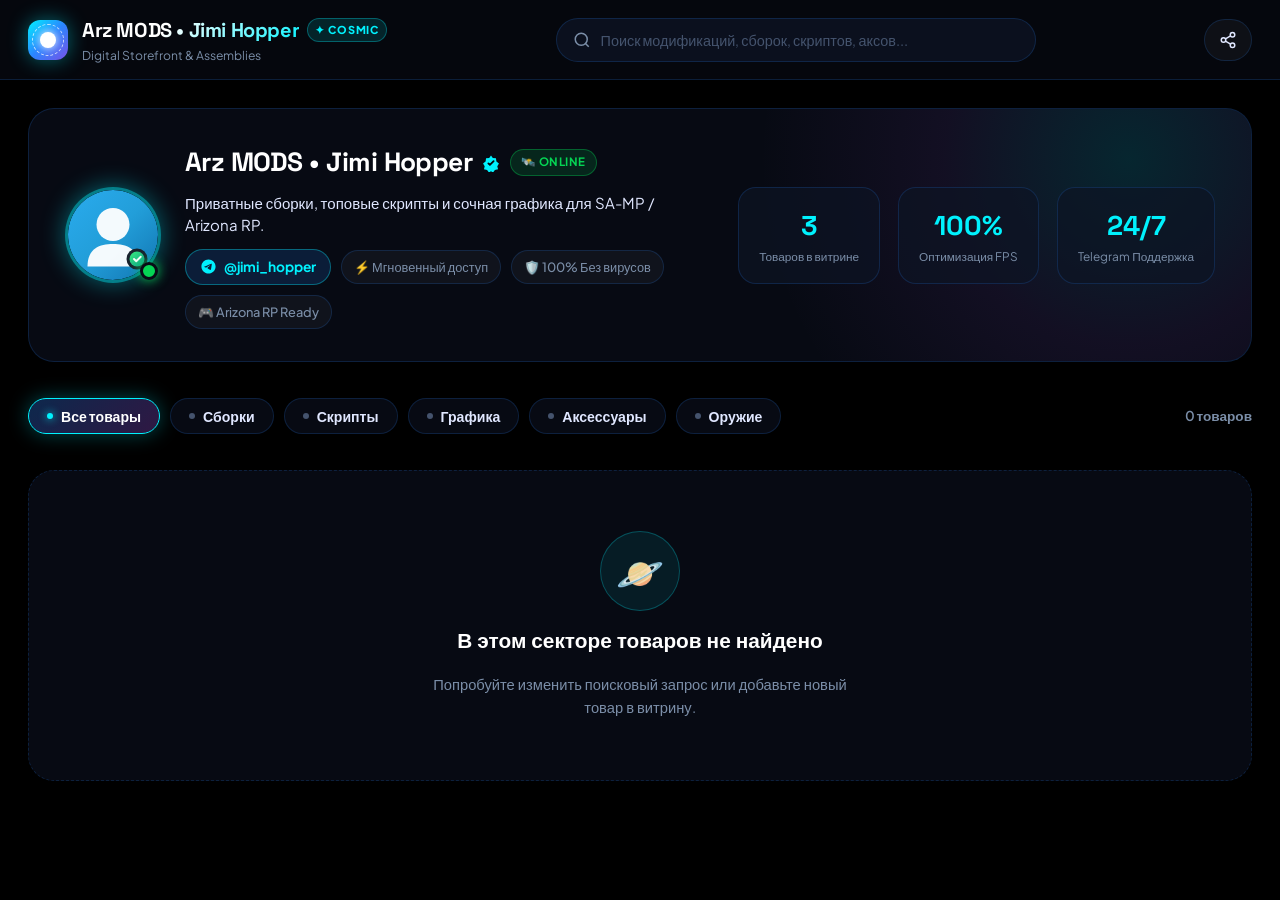
==== commit 4f25920c: "Add secret link + PIN admin protection for store owner" ====
--- a/public/index.html
+++ b/public/index.html
@@ -6,14 +6,14 @@
   <title>Arz MODS • Cosmic Digital Store</title>
   
   <!-- Favicon -->
-  <link rel="icon" type="image/svg+xml" href="/uploads/avatar.svg" />
+  <link rel="icon" type="image/svg+xml" href="uploads/avatar.svg" />
   
   <!-- Fonts -->
   <link rel="preconnect" href="https://fonts.googleapis.com">
   <link rel="preconnect" href="https://fonts.gstatic.com" crossorigin>
   <link href="https://fonts.googleapis.com/css2?family=Plus+Jakarta+Sans:wght@300;400;500;600;700;800&family=Space+Grotesk:wght@500;700&display=swap" rel="stylesheet">
   
-  <link rel="stylesheet" href="/style.css" />
+  <link rel="stylesheet" href="style.css" />
 </head>
 <body>
   <!-- Interactive Cosmic Canvas Starfield & Soft Shimmer -->
@@ -74,14 +74,23 @@
           </svg>
         </button>
 
-        <button id="btn-open-settings" class="cosmic-btn-icon" title="Настройки витрины">
+        <button id="btn-admin-logout" class="cosmic-btn-icon admin-only" title="Выйти из режима админа">
+          <svg width="18" height="18" viewBox="0 0 24 24" fill="none" stroke="currentColor" stroke-width="2">
+            <path d="M9 21H5a2 2 0 0 1-2-2V5a2 2 0 0 1 2-2h4"></path>
+            <polyline points="16 17 21 12 16 7"></polyline>
+            <line x1="21" y1="12" x2="9" y2="12"></line>
+          </svg>
+          <span class="btn-text-nav">Выход</span>
+        </button>
+
+        <button id="btn-open-settings" class="cosmic-btn-icon admin-only" title="Настройки витрины">
           <svg width="18" height="18" viewBox="0 0 24 24" fill="none" stroke="currentColor" stroke-width="2">
             <circle cx="12" cy="12" r="3"></circle>
             <path d="M19.4 15a1.65 1.65 0 0 0 .33 1.82l.06.06a2 2 0 0 1 0 2.83 2 2 0 0 1-2.83 0l-.06-.06a1.65 1.65 0 0 0-1.82-.33 1.65 1.65 0 0 0-1 1.51V21a2 2 0 0 1-2 2 2 2 0 0 1-2-2v-.09A1.65 1.65 0 0 0 9 19.4a1.65 1.65 0 0 0-1.82.33l-.06.06a2 2 0 0 1-2.83 0 2 2 0 0 1 0-2.83l.06-.06a1.65 1.65 0 0 0 .33-1.82 1.65 1.65 0 0 0-1.51-1H3a2 2 0 0 1-2-2 2 2 0 0 1 2-2h.09A1.65 1.65 0 0 0 4.6 9a1.65 1.65 0 0 0-.33-1.82l-.06-.06a2 2 0 0 1 0-2.83 2 2 0 0 1 2.83 0l.06.06a1.65 1.65 0 0 0 1.82.33H9a1.65 1.65 0 0 0 1-1.51V3a2 2 0 0 1 2-2 2 2 0 0 1 2 2v.09a1.65 1.65 0 0 0 1 1.51 1.65 1.65 0 0 0 1.82-.33l.06-.06a2 2 0 0 1 2.83 0 2 2 0 0 1 0 2.83l-.06.06a1.65 1.65 0 0 0-.33 1.82V9a1.65 1.65 0 0 0 1.51 1H21a2 2 0 0 1 2 2 2 2 0 0 1-2 2h-.09a1.65 1.65 0 0 0-1.51 1z"></path>
           </svg>
         </button>
 
-        <button id="btn-add-product" class="cosmic-cta-btn">
+        <button id="btn-add-product" class="cosmic-cta-btn admin-only">
           <span class="btn-glow-layer"></span>
           <svg width="17" height="17" viewBox="0 0 24 24" fill="none" stroke="currentColor" stroke-width="2.5">
             <line x1="12" y1="5" x2="12" y2="19"></line>
@@ -106,7 +115,7 @@
         <div class="hero-content">
           <div class="hero-creator-card">
             <div class="creator-avatar-cosmic">
-              <img id="store-avatar" src="/uploads/avatar.svg" alt="Avatar" class="avatar-img-cosmic" />
+              <img id="store-avatar" src="uploads/avatar.svg" alt="Avatar" class="avatar-img-cosmic" />
               <div class="cosmic-status-pulse" title="В сети 24/7"></div>
             </div>
             <div class="creator-info-cosmic">
@@ -193,7 +202,7 @@
           </div>
           <h3 class="empty-title">В этом секторе товаров не найдено</h3>
           <p class="empty-desc">Попробуйте изменить поисковый запрос или добавьте новый товар в витрину.</p>
-          <button id="empty-add-btn" class="cosmic-cta-btn">Добавить первый товар</button>
+          <button id="empty-add-btn" class="cosmic-cta-btn admin-only">Добавить первый товар</button>
         </div>
       </div>
     </section>
@@ -305,7 +314,7 @@
 
               <!-- Author / Creator Micro Card -->
               <div class="console-creator-row">
-                <img id="detail-author-avatar" src="/uploads/avatar.svg" alt="Author" class="creator-avatar-mini" />
+                <img id="detail-author-avatar" src="uploads/avatar.svg" alt="Author" class="creator-avatar-mini" />
                 <div class="creator-micro-info">
                   <div class="creator-micro-name">
                     <span id="detail-author-name">Jimi_Hopper</span>
@@ -344,7 +353,7 @@
               </div>
 
               <!-- Admin Controls for Product -->
-              <div class="console-admin-bar">
+              <div class="console-admin-bar admin-only">
                 <button id="btn-edit-current" class="btn-console-edit">
                   <svg width="15" height="15" viewBox="0 0 24 24" fill="none" stroke="currentColor" stroke-width="2">
                     <path d="M11 4H4a2 2 0 0 0-2 2v14a2 2 0 0 0 2 2h14a2 2 0 0 0 2-2v-7"></path>
@@ -552,7 +561,7 @@
         <div class="form-field">
           <label>Аватарка магазина</label>
           <div class="cosmic-image-uploader">
-            <img id="setting-avatar-preview" src="/uploads/avatar.svg" class="avatar-preview-round" alt="Avatar" />
+            <img id="setting-avatar-preview" src="uploads/avatar.svg" class="avatar-preview-round" alt="Avatar" />
             <div class="uploader-controls">
               <label class="btn-cosmic-upload">
                 Загрузить фото
@@ -561,6 +570,10 @@
               <input type="text" id="setting-avatar-url" placeholder="/uploads/avatar.svg" />
             </div>
           </div>
+        </div>
+        <div class="form-field">
+          <label for="setting-admin-pin">PIN-код для входа в админку (по умолчанию: 7777)</label>
+          <input type="password" id="setting-admin-pin" placeholder="7777" maxlength="8" />
         </div>
         <div class="cosmic-modal-footer">
           <button type="button" class="btn-cosmic-ghost" id="btn-cancel-settings">Отмена</button>
@@ -578,9 +591,33 @@
     </div>
   </div>
 
+  <!-- MODAL 5: Admin PIN Authorization -->
+  <div id="modal-admin-pin" class="cosmic-modal-overlay hidden">
+    <div class="cosmic-modal-box modal-box-pin">
+      <div class="modal-cosmic-glow"></div>
+      <div class="cosmic-modal-header">
+        <h3 class="modal-cosmic-title">🔒 Вход для владельца</h3>
+        <button class="modal-cosmic-close" id="modal-pin-close">&times;</button>
+      </div>
+      <form id="form-admin-pin" class="cosmic-modal-form">
+        <p class="pin-hint-text">
+          Введите PIN-код администратора для управления товарами и витриной:
+        </p>
+        <div class="pin-input-wrapper">
+          <input type="password" id="admin-pin-input" maxlength="8" placeholder="••••" autocomplete="off" required />
+        </div>
+        <div id="pin-error-msg" class="pin-error-text hidden">Неверный PIN-код! Попробуйте снова.</div>
+        <div class="cosmic-modal-footer">
+          <button type="button" class="btn-cosmic-ghost" id="btn-cancel-pin">Отмена</button>
+          <button type="submit" class="cosmic-cta-btn">Разблокировать</button>
+        </div>
+      </form>
+    </div>
+  </div>
+
   <!-- Cosmic Floating Notification Toast -->
   <div id="toast" class="cosmic-toast hidden"></div>
 
-  <script src="/app.js"></script>
+  <script src="app.js"></script>
 </body>
 </html>
--- a/public/style.css
+++ b/public/style.css
@@ -0,0 +1,1853 @@
+/* ============================================================
+   Arz MODS WebSell • Cosmic Unconstrained Widescreen Stylesheet
+   Deep Space, Neon Auroras, Glassmorphism & High-Tech Aesthetics
+   ============================================================ */
+
+:root {
+  /* Deep Space Pure Black Color System */
+  --space-void: #000000;
+  --space-bg: #010204;
+  --space-surface: rgba(8, 12, 22, 0.75);
+  --space-surface-hover: rgba(14, 22, 38, 0.9);
+  --space-surface-solid: #080c16;
+  --space-card: rgba(10, 15, 28, 0.7);
+  
+  /* Cosmic Soft Blue & Cyan Accents */
+  --neon-cyan: #00f2fe;
+  --neon-blue: #2a85ff;
+  --neon-indigo: #3a62ea;
+  --neon-purple: #7952e8;
+  --neon-pink: #f72585;
+  --neon-emerald: #05d554;
+  --neon-amber: #ffaa00;
+
+  /* Glowing Borders & Glass */
+  --border-cosmic: rgba(42, 133, 255, 0.18);
+  --border-cosmic-hover: rgba(0, 242, 254, 0.45);
+  --border-glow: 0 0 25px rgba(42, 133, 255, 0.25);
+  
+  /* Text */
+  --text-pure: #ffffff;
+  --text-stellar: #e0e7ff;
+  --text-muted: #7b8ea8;
+  --text-dim: #44536d;
+
+  /* Typography */
+  --font-main: 'Plus Jakarta Sans', -apple-system, BlinkMacSystemFont, 'Segoe UI', Roboto, sans-serif;
+  --font-display: 'Space Grotesk', var(--font-main);
+
+  /* Layout */
+  --max-width: 1360px;
+  --radius-xs: 8px;
+  --radius-sm: 12px;
+  --radius-md: 18px;
+  --radius-lg: 26px;
+  --radius-pill: 9999px;
+
+  /* Transitions */
+  --ease-elastic: cubic-bezier(0.175, 0.885, 0.32, 1.275);
+  --ease-smooth: cubic-bezier(0.16, 1, 0.3, 1);
+  --duration-fast: 0.18s;
+  --duration-normal: 0.3s;
+}
+
+* {
+  margin: 0;
+  padding: 0;
+  box-sizing: border-box;
+  -webkit-tap-highlight-color: transparent;
+}
+
+html, body {
+  background-color: var(--space-void);
+  color: var(--text-stellar);
+  font-family: var(--font-main);
+  min-height: 100vh;
+  overflow-x: hidden;
+  line-height: 1.6;
+}
+
+/* ============================================================
+   COSMIC CANVAS & DELICATE SHIMMERING BLUE GLOW
+   ============================================================ */
+
+#cosmic-canvas {
+  position: fixed;
+  top: 0;
+  left: 0;
+  width: 100vw;
+  height: 100vh;
+  z-index: -2;
+  pointer-events: none;
+  background-color: #000000;
+}
+
+/* Soft iridescent blue shimmer layer */
+.blue-shimmer-layer {
+  position: fixed;
+  top: 0;
+  left: 0;
+  width: 100vw;
+  height: 100vh;
+  z-index: -1;
+  pointer-events: none;
+  overflow: hidden;
+}
+
+.blue-shimmer {
+  position: absolute;
+  border-radius: 50%;
+  filter: blur(150px);
+  pointer-events: none;
+  mix-blend-mode: screen;
+}
+
+/* 1. Deep sapphire shimmering glow top-left */
+.shimmer-1 {
+  width: 750px;
+  height: 750px;
+  top: -180px;
+  left: 5%;
+  background: radial-gradient(circle, rgba(22, 68, 170, 0.18) 0%, rgba(12, 38, 105, 0.08) 55%, transparent 75%);
+  animation: shimmerDrift1 26s ease-in-out infinite alternate;
+}
+
+/* 2. Soft oceanic blue glow center-right */
+.shimmer-2 {
+  width: 850px;
+  height: 850px;
+  top: 25%;
+  right: -150px;
+  background: radial-gradient(circle, rgba(16, 82, 195, 0.14) 0%, rgba(8, 42, 115, 0.06) 55%, transparent 75%);
+  animation: shimmerDrift2 32s ease-in-out infinite alternate;
+}
+
+/* 3. Subtle cyan-sapphire reflection bottom */
+.shimmer-3 {
+  width: 700px;
+  height: 700px;
+  bottom: -150px;
+  left: 25%;
+  background: radial-gradient(circle, rgba(0, 140, 240, 0.10) 0%, rgba(10, 48, 125, 0.05) 50%, transparent 75%);
+  animation: shimmerDrift3 28s ease-in-out infinite alternate;
+}
+
+/* 4. Soft deep indigo accent top-right */
+.shimmer-4 {
+  width: 600px;
+  height: 600px;
+  top: 10%;
+  right: 25%;
+  background: radial-gradient(circle, rgba(28, 55, 150, 0.12) 0%, rgba(14, 28, 85, 0.04) 55%, transparent 75%);
+  animation: shimmerDrift4 34s ease-in-out infinite alternate;
+}
+
+@keyframes shimmerDrift1 {
+  0% { transform: translate(0, 0) scale(1); opacity: 0.7; }
+  50% { transform: translate(80px, 50px) scale(1.15); opacity: 1; }
+  100% { transform: translate(-30px, 80px) scale(0.95); opacity: 0.6; }
+}
+
+@keyframes shimmerDrift2 {
+  0% { transform: translate(0, 0) scale(1); opacity: 0.6; }
+  50% { transform: translate(-70px, -60px) scale(1.12); opacity: 0.95; }
+  100% { transform: translate(40px, 50px) scale(0.9); opacity: 0.55; }
+}
+
+@keyframes shimmerDrift3 {
+  0% { transform: translate(0, 0) scale(0.95); opacity: 0.55; }
+  50% { transform: translate(60px, -40px) scale(1.18); opacity: 0.9; }
+  100% { transform: translate(-50px, 30px) scale(1); opacity: 0.6; }
+}
+
+@keyframes shimmerDrift4 {
+  0% { transform: translate(0, 0) scale(1); opacity: 0.5; }
+  50% { transform: translate(-50px, 60px) scale(1.1); opacity: 0.85; }
+  100% { transform: translate(60px, -30px) scale(0.95); opacity: 0.5; }
+}
+
+/* ============================================================
+   TOP NAVBAR (Widescreen Glassmorphic Navigation)
+   ============================================================ */
+
+.cosmic-navbar {
+  position: sticky;
+  top: 0;
+  z-index: 100;
+  background: rgba(7, 10, 18, 0.75);
+  backdrop-filter: blur(24px);
+  -webkit-backdrop-filter: blur(24px);
+  border-bottom: 1px solid var(--border-cosmic);
+  transition: all var(--duration-normal);
+}
+
+.nav-container {
+  max-width: var(--max-width);
+  margin: 0 auto;
+  padding: 14px 28px;
+  display: flex;
+  align-items: center;
+  justify-content: space-between;
+  gap: 24px;
+}
+
+/* Brand */
+.nav-brand {
+  display: flex;
+  align-items: center;
+  gap: 14px;
+  cursor: pointer;
+  user-select: none;
+}
+
+.brand-logo-cosmic {
+  position: relative;
+  width: 40px;
+  height: 40px;
+  border-radius: var(--radius-sm);
+  background: linear-gradient(135deg, var(--neon-cyan), var(--neon-blue), var(--neon-purple));
+  display: flex;
+  align-items: center;
+  justify-content: center;
+  box-shadow: 0 0 20px rgba(0, 242, 254, 0.4);
+}
+
+.logo-core {
+  width: 16px;
+  height: 16px;
+  border-radius: 50%;
+  background: #ffffff;
+  box-shadow: 0 0 10px #ffffff;
+}
+
+.logo-orbit {
+  position: absolute;
+  width: 32px;
+  height: 32px;
+  border-radius: 50%;
+  border: 1.5px dashed rgba(255, 255, 255, 0.7);
+  animation: spinOrbit 8s linear infinite;
+}
+
+@keyframes spinOrbit {
+  from { transform: rotate(0deg); }
+  to { transform: rotate(360deg); }
+}
+
+.brand-text-block {
+  display: flex;
+  flex-direction: column;
+}
+
+.brand-title-row {
+  display: flex;
+  align-items: center;
+  gap: 8px;
+}
+
+.brand-name {
+  font-family: var(--font-display);
+  font-size: 1.25rem;
+  font-weight: 700;
+  letter-spacing: -0.02em;
+  color: var(--text-pure);
+  background: linear-gradient(135deg, #ffffff 40%, var(--neon-cyan));
+  -webkit-background-clip: text;
+  -webkit-text-fill-color: transparent;
+}
+
+.cosmic-badge {
+  font-size: 0.68rem;
+  font-weight: 800;
+  letter-spacing: 0.08em;
+  background: rgba(0, 242, 254, 0.12);
+  color: var(--neon-cyan);
+  border: 1px solid rgba(0, 242, 254, 0.3);
+  padding: 2px 7px;
+  border-radius: var(--radius-pill);
+}
+
+.brand-subtitle {
+  font-size: 0.76rem;
+  color: var(--text-muted);
+}
+
+/* Center Search in Navbar */
+.nav-center-search {
+  flex: 1;
+  max-width: 480px;
+}
+
+.cosmic-search-box {
+  position: relative;
+  display: flex;
+  align-items: center;
+  background: rgba(16, 24, 42, 0.6);
+  border: 1px solid var(--border-cosmic);
+  border-radius: var(--radius-pill);
+  padding: 0 16px;
+  height: 44px;
+  transition: all var(--duration-fast);
+}
+
+.cosmic-search-box:focus-within {
+  border-color: var(--neon-cyan);
+  background: rgba(20, 31, 56, 0.85);
+  box-shadow: 0 0 25px rgba(0, 242, 254, 0.25);
+}
+
+.search-ico {
+  color: var(--text-muted);
+  margin-right: 10px;
+  flex-shrink: 0;
+}
+
+.cosmic-search-box input {
+  background: transparent;
+  border: none;
+  outline: none;
+  width: 100%;
+  color: var(--text-pure);
+  font-size: 0.9rem;
+  font-family: inherit;
+}
+
+.cosmic-search-box input::placeholder {
+  color: var(--text-dim);
+}
+
+.search-clear {
+  background: none;
+  border: none;
+  color: var(--text-muted);
+  font-size: 1.3rem;
+  cursor: pointer;
+  padding: 2px 6px;
+}
+
+/* Nav Actions */
+.nav-actions {
+  display: flex;
+  align-items: center;
+  gap: 12px;
+}
+
+.cosmic-btn-icon {
+  background: rgba(255, 255, 255, 0.04);
+  border: 1px solid var(--border-cosmic);
+  color: var(--text-stellar);
+  padding: 9px 14px;
+  height: 42px;
+  border-radius: var(--radius-pill);
+  display: inline-flex;
+  align-items: center;
+  gap: 8px;
+  cursor: pointer;
+  font-family: inherit;
+  font-size: 0.88rem;
+  font-weight: 600;
+  transition: all var(--duration-fast);
+}
+
+.cosmic-btn-icon:hover {
+  background: rgba(42, 133, 255, 0.15);
+  border-color: var(--neon-cyan);
+  color: #ffffff;
+  box-shadow: 0 0 18px rgba(0, 242, 254, 0.25);
+  transform: translateY(-1px);
+}
+
+.cosmic-cta-btn {
+  position: relative;
+  background: linear-gradient(135deg, var(--neon-blue), var(--neon-purple));
+  color: #ffffff;
+  border: none;
+  font-family: inherit;
+  font-size: 0.9rem;
+  font-weight: 700;
+  padding: 10px 20px;
+  border-radius: var(--radius-pill);
+  display: inline-flex;
+  align-items: center;
+  gap: 8px;
+  cursor: pointer;
+  overflow: hidden;
+  box-shadow: 0 4px 20px rgba(42, 133, 255, 0.4);
+  transition: all var(--duration-fast);
+}
+
+.cosmic-cta-btn:hover {
+  transform: translateY(-2px);
+  box-shadow: 0 6px 28px rgba(157, 78, 221, 0.6);
+}
+
+.btn-glow-layer {
+  position: absolute;
+  top: 0;
+  left: -100%;
+  width: 100%;
+  height: 100%;
+  background: linear-gradient(90deg, transparent, rgba(255, 255, 255, 0.3), transparent);
+  animation: shineCosmic 4s infinite;
+}
+
+@keyframes shineCosmic {
+  0% { left: -100%; }
+  25%, 100% { left: 100%; }
+}
+
+/* ============================================================
+   WIDESCREEN MAIN LAYOUT
+   ============================================================ */
+
+.cosmic-main-layout {
+  max-width: var(--max-width);
+  margin: 0 auto;
+  padding: 28px 28px 80px;
+  width: 100%;
+}
+
+.view-panel {
+  display: flex;
+  flex-direction: column;
+  gap: 28px;
+  animation: cosmicFadeIn 0.35s var(--ease-smooth);
+}
+
+@keyframes cosmicFadeIn {
+  from { opacity: 0; transform: translateY(12px); }
+  to { opacity: 1; transform: translateY(0); }
+}
+
+/* ============================================================
+   COSMIC HERO STORE BANNER
+   ============================================================ */
+
+.cosmic-hero-banner {
+  position: relative;
+  background: var(--space-card);
+  border: 1px solid var(--border-cosmic);
+  border-radius: var(--radius-lg);
+  padding: 32px 36px;
+  overflow: hidden;
+  backdrop-filter: blur(28px);
+  -webkit-backdrop-filter: blur(28px);
+  box-shadow: 0 12px 40px rgba(0, 0, 0, 0.45);
+}
+
+.hero-cosmic-backdrop {
+  position: absolute;
+  top: 0;
+  right: 0;
+  width: 50%;
+  height: 100%;
+  background: radial-gradient(circle at 80% 20%, rgba(0, 242, 254, 0.12), rgba(157, 78, 221, 0.08), transparent 70%);
+  pointer-events: none;
+}
+
+.hero-content {
+  position: relative;
+  z-index: 2;
+  display: flex;
+  align-items: center;
+  justify-content: space-between;
+  gap: 36px;
+  flex-wrap: wrap;
+}
+
+.hero-creator-card {
+  display: flex;
+  align-items: center;
+  gap: 24px;
+  flex: 1;
+  min-width: 340px;
+}
+
+.creator-avatar-cosmic {
+  position: relative;
+  width: 96px;
+  height: 96px;
+  flex-shrink: 0;
+}
+
+.avatar-img-cosmic {
+  width: 100%;
+  height: 100%;
+  border-radius: var(--radius-pill);
+  object-fit: cover;
+  border: 3px solid rgba(0, 242, 254, 0.5);
+  box-shadow: 0 0 25px rgba(0, 242, 254, 0.4);
+  background: var(--space-surface-solid);
+}
+
+.cosmic-status-pulse {
+  position: absolute;
+  bottom: 3px;
+  right: 3px;
+  width: 18px;
+  height: 18px;
+  background-color: var(--neon-emerald);
+  border: 3px solid var(--space-surface-solid);
+  border-radius: 50%;
+  box-shadow: 0 0 12px var(--neon-emerald);
+}
+
+.creator-info-cosmic {
+  display: flex;
+  flex-direction: column;
+  gap: 8px;
+}
+
+.creator-name-row {
+  display: flex;
+  align-items: center;
+  gap: 10px;
+  flex-wrap: wrap;
+}
+
+.creator-title {
+  font-family: var(--font-display);
+  font-size: 1.65rem;
+  font-weight: 800;
+  letter-spacing: -0.02em;
+  color: #ffffff;
+}
+
+.cosmic-verified {
+  display: flex;
+  align-items: center;
+}
+
+.cosmic-pill-online {
+  font-size: 0.72rem;
+  font-weight: 700;
+  letter-spacing: 0.05em;
+  background: rgba(5, 213, 84, 0.14);
+  color: var(--neon-emerald);
+  border: 1px solid rgba(5, 213, 84, 0.35);
+  padding: 3px 10px;
+  border-radius: var(--radius-pill);
+}
+
+.creator-bio {
+  font-size: 0.94rem;
+  color: var(--text-stellar);
+  max-width: 620px;
+  line-height: 1.5;
+}
+
+.creator-tags-row {
+  display: flex;
+  align-items: center;
+  gap: 10px;
+  flex-wrap: wrap;
+  margin-top: 4px;
+}
+
+.cosmic-tg-link {
+  display: inline-flex;
+  align-items: center;
+  gap: 7px;
+  background: rgba(42, 133, 255, 0.16);
+  color: var(--neon-cyan);
+  border: 1px solid rgba(0, 242, 254, 0.35);
+  padding: 6px 14px;
+  border-radius: var(--radius-pill);
+  font-size: 0.86rem;
+  font-weight: 700;
+  text-decoration: none;
+  transition: all var(--duration-fast);
+}
+
+.cosmic-tg-link:hover {
+  background: rgba(0, 242, 254, 0.25);
+  box-shadow: 0 0 18px rgba(0, 242, 254, 0.4);
+  transform: translateY(-1px);
+}
+
+.cosmic-stat-chip {
+  font-size: 0.8rem;
+  font-weight: 500;
+  color: var(--text-muted);
+  background: rgba(255, 255, 255, 0.04);
+  border: 1px solid var(--border-cosmic);
+  padding: 6px 12px;
+  border-radius: var(--radius-pill);
+}
+
+/* Hero Stats */
+.hero-stats-panel {
+  display: flex;
+  gap: 18px;
+}
+
+.stat-box {
+  background: rgba(14, 20, 36, 0.7);
+  border: 1px solid var(--border-cosmic);
+  border-radius: var(--radius-md);
+  padding: 16px 20px;
+  display: flex;
+  flex-direction: column;
+  align-items: center;
+  min-width: 120px;
+}
+
+.stat-number {
+  font-family: var(--font-display);
+  font-size: 1.7rem;
+  font-weight: 800;
+  color: var(--neon-cyan);
+}
+
+.stat-label {
+  font-size: 0.74rem;
+  color: var(--text-muted);
+  text-align: center;
+}
+
+/* ============================================================
+   CATEGORIES & FILTER BAR
+   ============================================================ */
+
+.cosmic-filter-bar {
+  display: flex;
+  align-items: center;
+  justify-content: space-between;
+  gap: 16px;
+  flex-wrap: wrap;
+  padding: 8px 0;
+}
+
+.categories-container {
+  display: flex;
+  gap: 10px;
+  flex-wrap: wrap;
+}
+
+.filter-pill {
+  background: var(--space-card);
+  border: 1px solid var(--border-cosmic);
+  color: var(--text-stellar);
+  font-family: inherit;
+  font-size: 0.88rem;
+  font-weight: 600;
+  padding: 8px 18px;
+  border-radius: var(--radius-pill);
+  cursor: pointer;
+  display: inline-flex;
+  align-items: center;
+  gap: 8px;
+  transition: all var(--duration-fast);
+  backdrop-filter: blur(16px);
+}
+
+.pill-dot {
+  width: 6px;
+  height: 6px;
+  border-radius: 50%;
+  background: var(--text-dim);
+  transition: all var(--duration-fast);
+}
+
+.filter-pill:hover {
+  border-color: var(--neon-cyan);
+  color: #ffffff;
+  transform: translateY(-1px);
+}
+
+.filter-pill.active {
+  background: linear-gradient(135deg, rgba(42, 133, 255, 0.3), rgba(157, 78, 221, 0.3));
+  border-color: var(--neon-cyan);
+  color: #ffffff;
+  box-shadow: 0 0 20px rgba(0, 242, 254, 0.3);
+}
+
+.filter-pill.active .pill-dot {
+  background: var(--neon-cyan);
+  box-shadow: 0 0 8px var(--neon-cyan);
+}
+
+.products-counter-badge {
+  font-size: 0.85rem;
+  font-weight: 600;
+  color: var(--text-muted);
+}
+
+/* ============================================================
+   WIDESCREEN PRODUCTS GRID (Responsive 3-4 Columns)
+   ============================================================ */
+
+.cosmic-products-grid {
+  display: grid;
+  grid-template-columns: repeat(auto-fill, minmax(360px, 1fr));
+  gap: 26px;
+}
+
+@media (max-width: 820px) {
+  .cosmic-products-grid {
+    grid-template-columns: 1fr;
+  }
+}
+
+/* 3D Cosmic Product Card */
+.cosmic-product-card {
+  background: var(--space-card);
+  border: 1px solid var(--border-cosmic);
+  border-radius: var(--radius-lg);
+  overflow: hidden;
+  display: flex;
+  flex-direction: column;
+  cursor: pointer;
+  transition: all var(--duration-normal) var(--ease-smooth);
+  position: relative;
+  backdrop-filter: blur(20px);
+  -webkit-backdrop-filter: blur(20px);
+}
+
+.cosmic-product-card:hover {
+  transform: translateY(-6px);
+  border-color: var(--neon-cyan);
+  box-shadow: 0 16px 40px rgba(0, 0, 0, 0.5), 0 0 30px rgba(0, 242, 254, 0.25);
+}
+
+.card-media-box {
+  position: relative;
+  width: 100%;
+  aspect-ratio: 16 / 9;
+  background-color: #0b0f19;
+  overflow: hidden;
+}
+
+.card-img-cover {
+  width: 100%;
+  height: 100%;
+  object-fit: cover;
+  transition: transform 0.5s ease;
+}
+
+.cosmic-product-card:hover .card-img-cover {
+  transform: scale(1.05);
+}
+
+.card-badge-cosmic {
+  position: absolute;
+  top: 14px;
+  left: 14px;
+  background: rgba(7, 10, 18, 0.85);
+  backdrop-filter: blur(12px);
+  color: #ffffff;
+  font-size: 0.74rem;
+  font-weight: 700;
+  letter-spacing: 0.04em;
+  text-transform: uppercase;
+  padding: 5px 12px;
+  border-radius: var(--radius-pill);
+  border: 1px solid rgba(255, 255, 255, 0.15);
+}
+
+.card-price-cosmic {
+  position: absolute;
+  bottom: 14px;
+  right: 14px;
+  background: linear-gradient(135deg, var(--neon-blue), var(--neon-purple));
+  color: #ffffff;
+  font-family: var(--font-display);
+  font-size: 1.05rem;
+  font-weight: 800;
+  padding: 6px 16px;
+  border-radius: var(--radius-pill);
+  box-shadow: 0 4px 18px rgba(0, 0, 0, 0.45);
+}
+
+.card-content-box {
+  padding: 20px 22px;
+  display: flex;
+  flex-direction: column;
+  gap: 10px;
+  flex: 1;
+}
+
+.card-category-strip {
+  font-size: 0.76rem;
+  font-weight: 700;
+  color: var(--neon-cyan);
+  letter-spacing: 0.06em;
+  text-transform: uppercase;
+}
+
+.card-headline {
+  font-family: var(--font-display);
+  font-size: 1.2rem;
+  font-weight: 700;
+  color: #ffffff;
+  line-height: 1.35;
+}
+
+.card-snippet {
+  font-size: 0.88rem;
+  color: var(--text-muted);
+  line-height: 1.5;
+  display: -webkit-box;
+  -webkit-line-clamp: 2;
+  -webkit-box-orient: vertical;
+  overflow: hidden;
+}
+
+.card-bottom-row {
+  display: flex;
+  align-items: center;
+  justify-content: space-between;
+  margin-top: auto;
+  padding-top: 14px;
+  border-top: 1px solid var(--border-cosmic);
+}
+
+.card-open-link {
+  color: var(--neon-cyan);
+  font-size: 0.88rem;
+  font-weight: 700;
+  display: inline-flex;
+  align-items: center;
+  gap: 6px;
+  transition: gap var(--duration-fast);
+}
+
+.cosmic-product-card:hover .card-open-link {
+  gap: 10px;
+}
+
+.card-instant-tag {
+  font-size: 0.78rem;
+  color: var(--neon-emerald);
+  font-weight: 600;
+}
+
+/* Empty State */
+.cosmic-empty-state {
+  text-align: center;
+  padding: 60px 20px;
+  background: var(--space-card);
+  border: 1px dashed var(--border-cosmic);
+  border-radius: var(--radius-lg);
+  display: flex;
+  flex-direction: column;
+  align-items: center;
+  gap: 14px;
+}
+
+.empty-cosmic-ring {
+  width: 80px;
+  height: 80px;
+  border-radius: 50%;
+  background: rgba(0, 242, 254, 0.08);
+  border: 1px solid rgba(0, 242, 254, 0.25);
+  display: flex;
+  align-items: center;
+  justify-content: center;
+  font-size: 2.4rem;
+}
+
+.empty-title {
+  font-family: var(--font-display);
+  font-size: 1.3rem;
+  color: #ffffff;
+}
+
+.empty-desc {
+  font-size: 0.92rem;
+  color: var(--text-muted);
+  max-width: 440px;
+}
+
+/* ============================================================
+   VIEW 2: DEDICATED PRODUCT PAGE (Widescreen 2-Column Layout)
+   ============================================================ */
+
+.cosmic-breadcrumbs {
+  display: flex;
+  align-items: center;
+  gap: 10px;
+  font-size: 0.88rem;
+  margin-bottom: 6px;
+}
+
+.crumb-link {
+  color: var(--neon-cyan);
+  text-decoration: none;
+  font-weight: 600;
+  cursor: pointer;
+}
+
+.crumb-sep {
+  color: var(--text-dim);
+}
+
+.crumb-cat {
+  color: var(--text-muted);
+}
+
+.crumb-current {
+  color: var(--text-stellar);
+  font-weight: 600;
+  max-width: 320px;
+  white-space: nowrap;
+  overflow: hidden;
+  text-overflow: ellipsis;
+}
+
+/* 2-Column Layout */
+.product-page-layout {
+  display: grid;
+  grid-template-columns: 1fr 420px;
+  gap: 36px;
+  align-items: start;
+}
+
+@media (max-width: 1024px) {
+  .product-page-layout {
+    grid-template-columns: 1fr;
+  }
+}
+
+/* Left Column */
+.product-left-column {
+  display: flex;
+  flex-direction: column;
+  gap: 28px;
+}
+
+/* Media Stage with Ambient Glow */
+.cosmic-media-stage {
+  position: relative;
+  width: 100%;
+  aspect-ratio: 16 / 9;
+  border-radius: var(--radius-lg);
+  overflow: hidden;
+  background-color: #0b0f19;
+  border: 1px solid var(--border-cosmic);
+  box-shadow: 0 16px 50px rgba(0, 0, 0, 0.6);
+}
+
+.stage-ambient-glow {
+  position: absolute;
+  top: 0;
+  left: 0;
+  width: 100%;
+  height: 100%;
+  box-shadow: inset 0 0 80px rgba(0, 242, 254, 0.2);
+  pointer-events: none;
+  z-index: 2;
+}
+
+.stage-img {
+  width: 100%;
+  height: 100%;
+  object-fit: cover;
+  transition: transform 0.4s ease;
+}
+
+.stage-overlay-badges {
+  position: absolute;
+  top: 18px;
+  left: 18px;
+  display: flex;
+  gap: 10px;
+  z-index: 3;
+}
+
+.badge-cosmic-pill {
+  background: rgba(7, 10, 18, 0.85);
+  backdrop-filter: blur(12px);
+  color: #ffffff;
+  font-size: 0.8rem;
+  font-weight: 700;
+  text-transform: uppercase;
+  letter-spacing: 0.05em;
+  padding: 6px 14px;
+  border-radius: var(--radius-pill);
+  border: 1px solid rgba(255, 255, 255, 0.2);
+}
+
+.badge-cosmic-cat {
+  background: rgba(0, 242, 254, 0.15);
+  backdrop-filter: blur(12px);
+  color: var(--neon-cyan);
+  font-size: 0.8rem;
+  font-weight: 700;
+  padding: 6px 14px;
+  border-radius: var(--radius-pill);
+  border: 1px solid rgba(0, 242, 254, 0.4);
+}
+
+.btn-stage-zoom {
+  position: absolute;
+  bottom: 18px;
+  right: 18px;
+  z-index: 3;
+  width: 44px;
+  height: 44px;
+  border-radius: 50%;
+  background: rgba(7, 10, 18, 0.85);
+  backdrop-filter: blur(10px);
+  border: 1px solid var(--border-cosmic);
+  color: #ffffff;
+  display: flex;
+  align-items: center;
+  justify-content: center;
+  cursor: pointer;
+  transition: all var(--duration-fast);
+}
+
+.btn-stage-zoom:hover {
+  background: var(--neon-cyan);
+  color: #000000;
+  transform: scale(1.08);
+}
+
+/* Feature Matrix Cards */
+.cosmic-features-matrix {
+  display: grid;
+  grid-template-columns: repeat(2, 1fr);
+  gap: 16px;
+}
+
+@media (max-width: 600px) {
+  .cosmic-features-matrix {
+    grid-template-columns: 1fr;
+  }
+}
+
+.matrix-card {
+  background: var(--space-card);
+  border: 1px solid var(--border-cosmic);
+  border-radius: var(--radius-md);
+  padding: 16px 18px;
+  display: flex;
+  align-items: center;
+  gap: 16px;
+  backdrop-filter: blur(20px);
+}
+
+.matrix-icon {
+  font-size: 1.8rem;
+}
+
+.matrix-info {
+  display: flex;
+  flex-direction: column;
+}
+
+.matrix-title {
+  font-size: 0.95rem;
+  font-weight: 700;
+  color: #ffffff;
+}
+
+.matrix-desc {
+  font-size: 0.82rem;
+  color: var(--text-muted);
+}
+
+/* Description Panel */
+.cosmic-description-panel {
+  background: var(--space-card);
+  border: 1px solid var(--border-cosmic);
+  border-radius: var(--radius-lg);
+  padding: 28px;
+  backdrop-filter: blur(20px);
+}
+
+.panel-header-tabs {
+  padding-bottom: 16px;
+  border-bottom: 1px solid var(--border-cosmic);
+  margin-bottom: 20px;
+}
+
+.active-tab {
+  font-family: var(--font-display);
+  font-size: 1.15rem;
+  font-weight: 700;
+  color: #ffffff;
+}
+
+.cosmic-rich-description {
+  font-size: 1rem;
+  color: #d7e2f5;
+  line-height: 1.8;
+  white-space: pre-wrap;
+  word-break: break-word;
+}
+
+/* Right Column: Sticky Console Card */
+.product-right-column {
+  position: relative;
+}
+
+.sticky-purchase-console {
+  position: sticky;
+  top: 92px;
+}
+
+.console-glass-card {
+  background: var(--space-card);
+  border: 1px solid var(--border-cosmic);
+  border-radius: var(--radius-lg);
+  padding: 28px;
+  backdrop-filter: blur(28px);
+  -webkit-backdrop-filter: blur(28px);
+  box-shadow: 0 16px 50px rgba(0, 0, 0, 0.6), 0 0 35px rgba(0, 242, 254, 0.12);
+  display: flex;
+  flex-direction: column;
+  gap: 20px;
+}
+
+.console-badge-row {
+  display: flex;
+  align-items: center;
+  gap: 10px;
+}
+
+.pulse-chip {
+  display: inline-flex;
+  align-items: center;
+  gap: 6px;
+  background: rgba(5, 213, 84, 0.14);
+  color: var(--neon-emerald);
+  font-size: 0.78rem;
+  font-weight: 700;
+  padding: 4px 12px;
+  border-radius: var(--radius-pill);
+  border: 1px solid rgba(5, 213, 84, 0.35);
+}
+
+.pulse-ring {
+  width: 7px;
+  height: 7px;
+  border-radius: 50%;
+  background: var(--neon-emerald);
+  box-shadow: 0 0 8px var(--neon-emerald);
+}
+
+.chip-format {
+  font-size: 0.78rem;
+  color: var(--text-muted);
+  background: rgba(255, 255, 255, 0.05);
+  padding: 4px 10px;
+  border-radius: var(--radius-pill);
+  border: 1px solid var(--border-cosmic);
+}
+
+.product-headline {
+  font-family: var(--font-display);
+  font-size: 1.65rem;
+  font-weight: 800;
+  color: #ffffff;
+  line-height: 1.3;
+}
+
+/* Price Box */
+.cosmic-price-box {
+  display: flex;
+  align-items: center;
+  justify-content: space-between;
+  background: rgba(14, 20, 36, 0.65);
+  border: 1px solid var(--border-cosmic);
+  border-radius: var(--radius-md);
+  padding: 16px 20px;
+}
+
+.price-digits {
+  display: flex;
+  align-items: baseline;
+  gap: 4px;
+}
+
+.price-val {
+  font-family: var(--font-display);
+  font-size: 2.4rem;
+  font-weight: 800;
+  color: #ffffff;
+  letter-spacing: -0.03em;
+}
+
+.currency-sym {
+  font-size: 1.5rem;
+  font-weight: 700;
+  color: var(--neon-cyan);
+}
+
+.price-badge-tag {
+  font-size: 0.76rem;
+  font-weight: 700;
+  color: var(--neon-cyan);
+  background: rgba(0, 242, 254, 0.12);
+  border: 1px solid rgba(0, 242, 254, 0.3);
+  padding: 4px 10px;
+  border-radius: var(--radius-pill);
+}
+
+/* Creator Row in Console */
+.console-creator-row {
+  display: flex;
+  align-items: center;
+  gap: 12px;
+  background: rgba(255, 255, 255, 0.03);
+  border: 1px solid var(--border-cosmic);
+  padding: 12px 14px;
+  border-radius: var(--radius-md);
+}
+
+.creator-avatar-mini {
+  width: 44px;
+  height: 44px;
+  border-radius: 50%;
+  object-fit: cover;
+  border: 2px solid var(--neon-cyan);
+}
+
+.creator-micro-info {
+  flex: 1;
+}
+
+.creator-micro-name {
+  font-weight: 700;
+  color: #ffffff;
+  font-size: 0.95rem;
+  display: flex;
+  align-items: center;
+  gap: 5px;
+}
+
+.mini-verified {
+  color: var(--neon-cyan);
+  font-size: 0.85rem;
+}
+
+.creator-micro-role {
+  font-size: 0.76rem;
+  color: var(--text-muted);
+}
+
+.btn-micro-chat {
+  background: rgba(42, 133, 255, 0.16);
+  color: var(--neon-cyan);
+  border: 1px solid rgba(0, 242, 254, 0.3);
+  padding: 6px 12px;
+  border-radius: var(--radius-pill);
+  font-size: 0.8rem;
+  font-weight: 700;
+  text-decoration: none;
+}
+
+/* Big Checkout Button */
+.cosmic-checkout-btn {
+  position: relative;
+  background: linear-gradient(135deg, var(--neon-blue), var(--neon-purple));
+  color: #ffffff;
+  border: none;
+  font-family: inherit;
+  font-size: 1.05rem;
+  font-weight: 800;
+  padding: 16px 24px;
+  border-radius: var(--radius-pill);
+  display: flex;
+  align-items: center;
+  justify-content: center;
+  gap: 10px;
+  cursor: pointer;
+  box-shadow: 0 6px 30px rgba(42, 133, 255, 0.5), 0 0 25px rgba(157, 78, 221, 0.35);
+  transition: all var(--duration-fast);
+  text-decoration: none;
+  width: 100%;
+}
+
+.cosmic-checkout-btn:hover {
+  transform: translateY(-2px);
+  box-shadow: 0 8px 36px rgba(42, 133, 255, 0.65), 0 0 35px rgba(0, 242, 254, 0.5);
+}
+
+.checkout-glow-halo {
+  position: absolute;
+  top: 0;
+  left: 0;
+  right: 0;
+  bottom: 0;
+  border-radius: var(--radius-pill);
+  border: 2px solid rgba(255, 255, 255, 0.4);
+  pointer-events: none;
+  opacity: 0.6;
+}
+
+/* Perks List */
+.console-perks-list {
+  display: flex;
+  flex-direction: column;
+  gap: 10px;
+  padding: 6px 0;
+}
+
+.perk-item {
+  display: flex;
+  align-items: center;
+  gap: 10px;
+  font-size: 0.82rem;
+  color: var(--text-stellar);
+}
+
+.perk-ico {
+  font-size: 1rem;
+}
+
+/* Admin console controls */
+.console-admin-bar {
+  display: flex;
+  gap: 10px;
+  padding-top: 14px;
+  border-top: 1px solid var(--border-cosmic);
+}
+
+.btn-console-edit, .btn-console-delete {
+  flex: 1;
+  font-family: inherit;
+  font-size: 0.85rem;
+  font-weight: 600;
+  padding: 9px 14px;
+  border-radius: var(--radius-md);
+  display: inline-flex;
+  align-items: center;
+  justify-content: center;
+  gap: 6px;
+  cursor: pointer;
+  transition: all var(--duration-fast);
+}
+
+.btn-console-edit {
+  background: rgba(255, 255, 255, 0.06);
+  border: 1px solid var(--border-cosmic);
+  color: var(--text-stellar);
+}
+
+.btn-console-edit:hover {
+  background: rgba(255, 255, 255, 0.12);
+  border-color: var(--neon-cyan);
+}
+
+.btn-console-delete {
+  background: rgba(247, 37, 133, 0.12);
+  border: 1px solid rgba(247, 37, 133, 0.35);
+  color: var(--neon-pink);
+}
+
+.btn-console-delete:hover {
+  background: rgba(247, 37, 133, 0.25);
+}
+
+/* ============================================================
+   COSMIC MODALS
+   ============================================================ */
+
+.cosmic-modal-overlay {
+  position: fixed;
+  top: 0;
+  left: 0;
+  width: 100vw;
+  height: 100vh;
+  background: rgba(5, 7, 12, 0.85);
+  backdrop-filter: blur(16px);
+  -webkit-backdrop-filter: blur(16px);
+  display: flex;
+  align-items: center;
+  justify-content: center;
+  z-index: 1000;
+  padding: 20px;
+  animation: modalFade 0.25s ease;
+}
+
+.cosmic-modal-box {
+  position: relative;
+  background: #090e1a;
+  border: 1px solid var(--border-cosmic-hover);
+  border-radius: var(--radius-lg);
+  width: 100%;
+  max-width: 520px;
+  max-height: 90vh;
+  overflow-y: auto;
+  box-shadow: 0 20px 60px rgba(0, 0, 0, 0.8), 0 0 50px rgba(0, 242, 254, 0.2);
+  display: flex;
+  flex-direction: column;
+}
+
+.modal-box-wide {
+  max-width: 680px;
+}
+
+.modal-cosmic-glow {
+  position: absolute;
+  top: -100px;
+  left: 50%;
+  transform: translateX(-50%);
+  width: 300px;
+  height: 150px;
+  background: radial-gradient(circle, rgba(0, 242, 254, 0.35), transparent 70%);
+  filter: blur(60px);
+  pointer-events: none;
+}
+
+.cosmic-modal-header {
+  padding: 20px 24px;
+  border-bottom: 1px solid var(--border-cosmic);
+  display: flex;
+  align-items: center;
+  justify-content: space-between;
+}
+
+.modal-cosmic-title {
+  font-family: var(--font-display);
+  font-size: 1.25rem;
+  font-weight: 700;
+  color: #ffffff;
+}
+
+.modal-cosmic-close {
+  background: none;
+  border: none;
+  color: var(--text-muted);
+  font-size: 1.8rem;
+  line-height: 1;
+  cursor: pointer;
+  padding: 2px 8px;
+  transition: color var(--duration-fast);
+}
+
+.modal-cosmic-close:hover {
+  color: var(--neon-cyan);
+}
+
+.cosmic-modal-body, .cosmic-modal-form {
+  padding: 24px;
+  display: flex;
+  flex-direction: column;
+  gap: 18px;
+}
+
+.cosmic-modal-footer {
+  display: flex;
+  justify-content: flex-end;
+  gap: 12px;
+  margin-top: 10px;
+  padding-top: 18px;
+  border-top: 1px solid var(--border-cosmic);
+}
+
+.btn-cosmic-ghost {
+  background: transparent;
+  border: 1px solid var(--border-cosmic);
+  color: var(--text-stellar);
+  font-family: inherit;
+  font-size: 0.9rem;
+  font-weight: 600;
+  padding: 10px 20px;
+  border-radius: var(--radius-pill);
+  cursor: pointer;
+  transition: all var(--duration-fast);
+}
+
+.btn-cosmic-ghost:hover {
+  background: rgba(255, 255, 255, 0.08);
+}
+
+/* Modal Form Fields */
+.form-grid-2 {
+  display: grid;
+  grid-template-columns: 1fr 1fr;
+  gap: 14px;
+}
+
+.form-grid-3 {
+  display: grid;
+  grid-template-columns: 1fr 1fr 1fr;
+  gap: 14px;
+}
+
+@media (max-width: 600px) {
+  .form-grid-2, .form-grid-3 {
+    grid-template-columns: 1fr;
+  }
+}
+
+.form-field {
+  display: flex;
+  flex-direction: column;
+  gap: 7px;
+}
+
+.form-field label {
+  font-size: 0.84rem;
+  font-weight: 600;
+  color: var(--text-stellar);
+}
+
+.form-field input, .form-field select, .form-field textarea {
+  background: rgba(14, 20, 36, 0.85);
+  border: 1px solid var(--border-cosmic);
+  color: #ffffff;
+  font-family: inherit;
+  font-size: 0.92rem;
+  padding: 11px 16px;
+  border-radius: var(--radius-sm);
+  outline: none;
+  transition: all var(--duration-fast);
+}
+
+.form-field input:focus, .form-field select:focus, .form-field textarea:focus {
+  border-color: var(--neon-cyan);
+  box-shadow: 0 0 20px rgba(0, 242, 254, 0.25);
+}
+
+.field-hint {
+  font-size: 0.74rem;
+  color: var(--text-dim);
+}
+
+.currency-input-wrap {
+  position: relative;
+  display: flex;
+  align-items: center;
+}
+
+.currency-input-wrap input {
+  width: 100%;
+  padding-right: 36px;
+}
+
+.currency-suffix {
+  position: absolute;
+  right: 14px;
+  color: var(--neon-cyan);
+  font-weight: 800;
+}
+
+/* Image Uploader */
+.cosmic-image-uploader {
+  display: flex;
+  gap: 16px;
+  align-items: center;
+}
+
+.uploader-preview {
+  width: 96px;
+  height: 96px;
+  border-radius: var(--radius-md);
+  background: rgba(14, 20, 36, 0.8);
+  border: 1.5px dashed var(--border-cosmic-hover);
+  display: flex;
+  align-items: center;
+  justify-content: center;
+  overflow: hidden;
+  flex-shrink: 0;
+  font-size: 0.74rem;
+  color: var(--text-dim);
+  text-align: center;
+  padding: 6px;
+}
+
+.uploader-preview img {
+  width: 100%;
+  height: 100%;
+  object-fit: cover;
+}
+
+.avatar-preview-round {
+  width: 64px;
+  height: 64px;
+  border-radius: 50%;
+  object-fit: cover;
+  border: 2px solid var(--neon-cyan);
+}
+
+.uploader-controls {
+  flex: 1;
+  display: flex;
+  flex-direction: column;
+  gap: 8px;
+}
+
+.btn-cosmic-upload {
+  background: rgba(42, 133, 255, 0.16);
+  border: 1px solid var(--border-cosmic-hover);
+  color: #ffffff;
+  font-size: 0.85rem;
+  font-weight: 600;
+  padding: 9px 16px;
+  border-radius: var(--radius-sm);
+  display: inline-flex;
+  align-items: center;
+  gap: 8px;
+  cursor: pointer;
+  width: fit-content;
+  transition: all var(--duration-fast);
+}
+
+.btn-cosmic-upload:hover {
+  background: rgba(0, 242, 254, 0.25);
+  box-shadow: 0 0 16px rgba(0, 242, 254, 0.35);
+}
+
+.hidden-input {
+  display: none;
+}
+
+.uploader-divider {
+  font-size: 0.76rem;
+  color: var(--text-dim);
+}
+
+/* Buy Modal Content */
+.modal-product-preview-bar {
+  display: flex;
+  align-items: center;
+  gap: 16px;
+  background: rgba(14, 20, 36, 0.75);
+  border: 1px solid var(--border-cosmic);
+  padding: 14px;
+  border-radius: var(--radius-md);
+}
+
+.modal-thumb-img {
+  width: 72px;
+  height: 72px;
+  border-radius: var(--radius-sm);
+  object-fit: cover;
+}
+
+.modal-thumb-title {
+  font-family: var(--font-display);
+  font-size: 1.05rem;
+  font-weight: 700;
+  color: #ffffff;
+  margin-bottom: 4px;
+}
+
+.modal-thumb-price {
+  font-size: 1.25rem;
+  font-weight: 800;
+  color: var(--neon-cyan);
+}
+
+.modal-steps-container {
+  display: flex;
+  flex-direction: column;
+  gap: 12px;
+}
+
+.step-card {
+  display: flex;
+  gap: 14px;
+  background: rgba(255, 255, 255, 0.02);
+  border: 1px solid var(--border-cosmic);
+  padding: 14px;
+  border-radius: var(--radius-md);
+}
+
+.step-badge, .step-badge-rocket {
+  width: 28px;
+  height: 28px;
+  border-radius: 50%;
+  background: rgba(0, 242, 254, 0.15);
+  color: var(--neon-cyan);
+  font-weight: 800;
+  font-size: 0.85rem;
+  display: flex;
+  align-items: center;
+  justify-content: center;
+  flex-shrink: 0;
+}
+
+.step-info strong {
+  display: block;
+  font-size: 0.92rem;
+  color: #ffffff;
+  margin-bottom: 2px;
+}
+
+.step-info p {
+  font-size: 0.84rem;
+  color: var(--text-muted);
+}
+
+.highlight-step {
+  border-color: rgba(5, 213, 84, 0.4);
+  background: rgba(5, 213, 84, 0.08);
+}
+
+.cosmic-download-pill {
+  display: inline-flex;
+  align-items: center;
+  gap: 6px;
+  background: var(--neon-emerald);
+  color: #000000;
+  font-weight: 800;
+  font-size: 0.88rem;
+  padding: 8px 16px;
+  border-radius: var(--radius-pill);
+  text-decoration: none;
+  margin-top: 6px;
+  box-shadow: 0 4px 18px rgba(5, 213, 84, 0.4);
+}
+
+/* Fullscreen Lightbox */
+.lightbox-overlay {
+  position: fixed;
+  top: 0;
+  left: 0;
+  width: 100vw;
+  height: 100vh;
+  background: rgba(3, 4, 8, 0.95);
+  z-index: 2000;
+  display: flex;
+  align-items: center;
+  justify-content: center;
+  padding: 30px;
+}
+
+.lightbox-content {
+  position: relative;
+  max-width: 90vw;
+  max-height: 90vh;
+}
+
+.lightbox-content img {
+  max-width: 100%;
+  max-height: 90vh;
+  border-radius: var(--radius-md);
+  box-shadow: 0 0 50px rgba(0, 242, 254, 0.3);
+}
+
+.lightbox-close {
+  position: absolute;
+  top: -40px;
+  right: 0;
+  background: none;
+  border: none;
+  color: #ffffff;
+  font-size: 2.2rem;
+  cursor: pointer;
+}
+
+/* Floating Toast */
+.cosmic-toast {
+  position: fixed;
+  bottom: 30px;
+  left: 50%;
+  transform: translateX(-50%);
+  background: rgba(13, 19, 33, 0.92);
+  border: 1px solid var(--neon-cyan);
+  color: #ffffff;
+  padding: 12px 24px;
+  border-radius: var(--radius-pill);
+  font-size: 0.92rem;
+  font-weight: 700;
+  box-shadow: 0 10px 30px rgba(0, 0, 0, 0.8), 0 0 25px rgba(0, 242, 254, 0.4);
+  z-index: 3000;
+  backdrop-filter: blur(16px);
+  animation: toastPop 0.25s var(--ease-elastic);
+  pointer-events: none;
+}
+
+@keyframes toastPop {
+  from { opacity: 0; transform: translate(-50%, 20px) scale(0.9); }
+  to { opacity: 1; transform: translate(-50%, 0) scale(1); }
+}
+
+.hidden {
+  display: none !important;
+}
+
+@keyframes modalFade {
+  from { opacity: 0; transform: scale(0.96); }
+  to { opacity: 1; transform: scale(1); }
+}
+
+/* ============================================================
+   ADMIN ACCESS & SECURITY (LINK + PIN AUTHORIZATION)
+   ============================================================ */
+
+.admin-only {
+  display: none !important;
+}
+
+body.is-admin .admin-only {
+  display: inline-flex !important;
+}
+
+body.is-admin div.admin-only,
+body.is-admin .console-admin-bar.admin-only {
+  display: flex !important;
+}
+
+/* Modal: PIN Auth */
+.modal-box-pin {
+  max-width: 440px;
+  text-align: center;
+  border-color: rgba(0, 242, 254, 0.4);
+}
+
+.modal-box-pin .cosmic-modal-form {
+  align-items: center;
+  gap: 20px;
+  padding: 28px 24px 24px;
+}
+
+.pin-hint-text {
+  font-size: 0.94rem;
+  color: var(--text-stellar);
+  line-height: 1.5;
+  margin: 0;
+  max-width: 320px;
+}
+
+.pin-input-wrapper {
+  width: 100%;
+  max-width: 250px;
+  margin: 4px auto 0;
+}
+
+.pin-input-wrapper input {
+  width: 100%;
+  font-family: monospace, inherit;
+  font-size: 2.2rem;
+  letter-spacing: 0.35em;
+  text-align: center;
+  padding: 12px 16px;
+  background: rgba(10, 15, 28, 0.95);
+  border: 2px solid var(--border-cosmic-hover);
+  border-radius: var(--radius-md);
+  color: var(--neon-cyan);
+  outline: none;
+  font-weight: 800;
+  transition: all var(--duration-fast);
+  box-shadow: inset 0 2px 10px rgba(0, 0, 0, 0.6);
+}
+
+.pin-input-wrapper input:focus {
+  border-color: var(--neon-cyan);
+  box-shadow: 0 0 25px rgba(0, 242, 254, 0.45), inset 0 2px 10px rgba(0, 0, 0, 0.6);
+}
+
+.pin-error-text {
+  color: var(--neon-pink);
+  font-size: 0.88rem;
+  font-weight: 700;
+  background: rgba(247, 37, 133, 0.12);
+  border: 1px solid rgba(247, 37, 133, 0.35);
+  padding: 8px 16px;
+  border-radius: var(--radius-sm);
+  animation: pinShake 0.4s ease;
+}
+
+@keyframes pinShake {
+  0%, 100% { transform: translateX(0); }
+  20%, 60% { transform: translateX(-8px); }
+  40%, 80% { transform: translateX(8px); }
+}
+
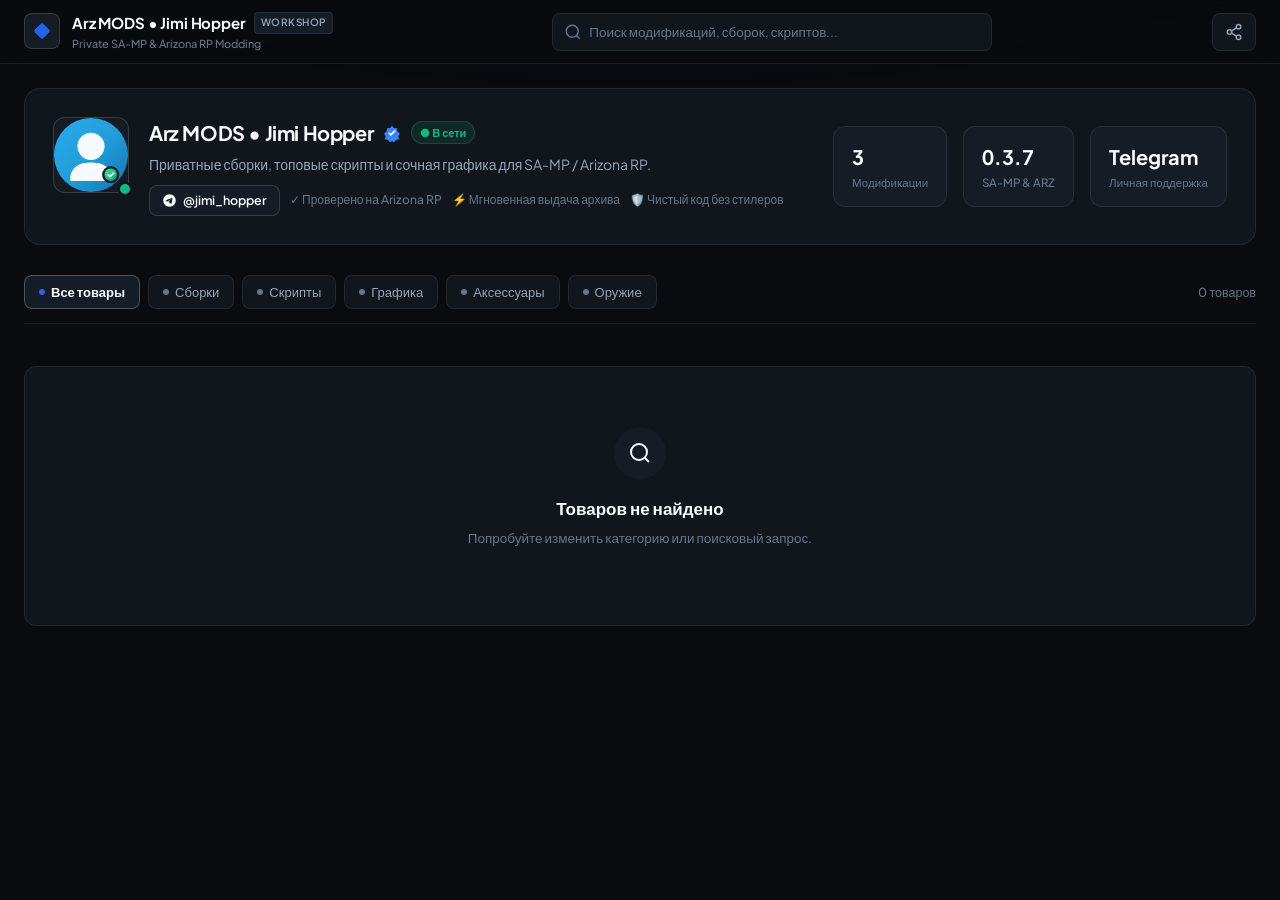
==== commit 787f5ec1: "Redesign: Bespoke Jimi Hopper workshop design system, eliminate AI tropes and neon blur clutter" ====
--- a/public/index.html
+++ b/public/index.html
@@ -3,11 +3,126 @@
 <head>
   <meta charset="UTF-8" />
   <meta name="viewport" content="width=device-width, initial-scale=1.0" />
-  <title>Arz MODS • Cosmic Digital Store</title>
+  
+  <!-- Primary Meta Tags -->
+  <title>Arz MODS • Jimi Hopper Workshop</title>
+  <meta name="title" content="Arz MODS • Jimi Hopper Workshop" />
+  <meta name="description" content="Приватные сборки, скрипты и графика для SA-MP / Arizona RP от Jimi Hopper. Быстрая выдача и поддержка." />
+  <meta name="keywords" content="arizona rp, samp, gta sa, сборка samp, скрипты arizona, jimi hopper, colormod, arz mods, gta сборка" />
+  <meta name="author" content="Jimi Hopper" />
+  <meta name="robots" content="index, follow" />
+  <meta name="theme-color" content="#090b0e" />
+  <meta name="referrer" content="strict-origin-when-cross-origin" />
+  
+  <!-- Canonical & PWA -->
+  <link rel="canonical" href="https://qwertyozzi.github.io/web1/" />
+  <link rel="manifest" href="manifest.json" />
   
   <!-- Favicon -->
   <link rel="icon" type="image/svg+xml" href="uploads/avatar.svg" />
+  <link rel="apple-touch-icon" href="uploads/avatar.svg" />
   
+  <!-- Open Graph / Facebook -->
+  <meta property="og:type" content="website" />
+  <meta property="og:site_name" content="Arz MODS" />
+  <meta property="og:url" content="https://qwertyozzi.github.io/web1/" />
+  <meta property="og:title" content="Arz MODS • Jimi Hopper Workshop" />
+  <meta property="og:description" content="Приватные сборки, скрипты и графика для SA-MP / Arizona RP. Быстрая выдача и поддержка." />
+  <meta property="og:image" content="https://qwertyozzi.github.io/web1/uploads/byo_cover.jpeg" />
+
+  <!-- Twitter Card -->
+  <meta name="twitter:card" content="summary_large_image" />
+  <meta name="twitter:url" content="https://qwertyozzi.github.io/web1/" />
+  <meta name="twitter:title" content="Arz MODS • Jimi Hopper Workshop" />
+  <meta name="twitter:description" content="Приватные сборки, скрипты и графика для SA-MP / Arizona RP. Быстрая выдача и поддержка." />
+  <meta name="twitter:image" content="https://qwertyozzi.github.io/web1/uploads/byo_cover.jpeg" />
+  
+  <!-- Structured Data: JSON-LD (Schema.org WebSite, Store, OfferCatalog) -->
+  <script type="application/ld+json">
+  {
+    "@context": "https://schema.org",
+    "@graph": [
+      {
+        "@type": "WebSite",
+        "@id": "https://qwertyozzi.github.io/web1/#website",
+        "url": "https://qwertyozzi.github.io/web1/",
+        "name": "Arz MODS • Jimi Hopper Workshop",
+        "description": "Приватные сборки, скрипты и сочная графика для SA-MP / Arizona RP от Jimi Hopper.",
+        "inLanguage": "ru-RU",
+        "potentialAction": {
+          "@type": "SearchAction",
+          "target": "https://qwertyozzi.github.io/web1/?q={search_term_string}",
+          "query-input": "required name=search_term_string"
+        }
+      },
+      {
+        "@type": "OnlineStore",
+        "@id": "https://qwertyozzi.github.io/web1/#store",
+        "name": "Arz MODS",
+        "url": "https://qwertyozzi.github.io/web1/",
+        "logo": "https://qwertyozzi.github.io/web1/uploads/avatar.svg",
+        "image": "https://qwertyozzi.github.io/web1/uploads/byo_cover.jpeg",
+        "description": "Приватные сборки, скрипты и графика для SA-MP / Arizona RP. Быстрая выдача и поддержка.",
+        "currenciesAccepted": "RUB",
+        "paymentAccepted": "SBP, Bank Card, Crypto, YuMoney",
+        "priceRange": "150₽ - 490₽",
+        "hasOfferCatalog": {
+          "@type": "OfferCatalog",
+          "name": "Каталог цифровых товаров Arz MODS",
+          "itemListElement": [
+            {
+              "@type": "Offer",
+              "itemOffered": {
+                "@type": "Product",
+                "name": "[Gta by Jimi_Hopper ]",
+                "description": "Серая графика с шейдерами, приватный скрипт, аксы на медведя, заменки оружия.",
+                "image": "https://qwertyozzi.github.io/web1/uploads/byo_cover.jpeg",
+                "offers": {
+                  "@type": "Offer",
+                  "price": "490",
+                  "priceCurrency": "RUB",
+                  "availability": "https://schema.org/InStock",
+                  "url": "https://qwertyozzi.github.io/web1/?p=ByO"
+                }
+              }
+            },
+            {
+              "@type": "Offer",
+              "itemOffered": {
+                "@type": "Product",
+                "name": "Private ARZ Helper Script v2.5",
+                "description": "Автоматизация рутины, таймеры каптов, удобный биндер и меню кастомизации.",
+                "offers": {
+                  "@type": "Offer",
+                  "price": "290",
+                  "priceCurrency": "RUB",
+                  "availability": "https://schema.org/InStock",
+                  "url": "https://qwertyozzi.github.io/web1/?p=arizona-helper"
+                }
+              }
+            },
+            {
+              "@type": "Offer",
+              "itemOffered": {
+                "@type": "Product",
+                "name": "Atmospheric Gray & Sunset ColorMod Pack",
+                "description": "Набор сочных колормодов: серый стиль, закатный и контрастный киношный вид.",
+                "offers": {
+                  "@type": "Offer",
+                  "price": "150",
+                  "priceCurrency": "RUB",
+                  "availability": "https://schema.org/InStock",
+                  "url": "https://qwertyozzi.github.io/web1/?p=colormod-pack"
+                }
+              }
+            }
+          ]
+        }
+      }
+    ]
+  }
+  </script>
+
   <!-- Fonts -->
   <link rel="preconnect" href="https://fonts.googleapis.com">
   <link rel="preconnect" href="https://fonts.gstatic.com" crossorigin>
@@ -16,29 +131,19 @@
   <link rel="stylesheet" href="style.css" />
 </head>
 <body>
-  <!-- Interactive Cosmic Canvas Starfield & Soft Shimmer -->
-  <canvas id="cosmic-canvas"></canvas>
-  <div class="blue-shimmer-layer">
-    <div class="blue-shimmer shimmer-1"></div>
-    <div class="blue-shimmer shimmer-2"></div>
-    <div class="blue-shimmer shimmer-3"></div>
-    <div class="blue-shimmer shimmer-4"></div>
-  </div>
-
-  <!-- Cosmic Top App Navigation Bar -->
+  <!-- Top App Navigation Bar -->
   <header class="cosmic-navbar">
     <div class="nav-container">
       <div class="nav-brand" id="nav-brand-btn">
         <div class="brand-logo-cosmic">
           <span class="logo-core"></span>
-          <span class="logo-orbit"></span>
         </div>
         <div class="brand-text-block">
           <div class="brand-title-row">
             <span id="nav-brand-title" class="brand-name">Arz MODS</span>
-            <span class="cosmic-badge">✦ COSMIC</span>
-          </div>
-          <span class="brand-subtitle">Digital Storefront & Assemblies</span>
+            <span class="cosmic-badge">WORKSHOP</span>
+          </div>
+          <span class="brand-subtitle">Private SA-MP &amp; Arizona RP Modding</span>
         </div>
       </div>
 
@@ -49,14 +154,14 @@
             <circle cx="11" cy="11" r="8"></circle>
             <line x1="21" y1="21" x2="16.65" y2="16.65"></line>
           </svg>
-          <input type="text" id="global-search" placeholder="Поиск модификаций, сборок, скриптов, аксов..." />
-          <button id="search-clear-btn" class="search-clear hidden">&times;</button>
+          <input type="text" id="global-search" placeholder="Поиск модификаций, сборок, скриптов..." aria-label="Поиск товаров в каталоге" />
+          <button id="search-clear-btn" class="search-clear hidden" aria-label="Очистить поисковый запрос">&times;</button>
         </div>
       </div>
 
       <!-- Navigation Actions -->
       <div class="nav-actions">
-        <button id="btn-back-nav" class="cosmic-btn-icon hidden" title="Вернуться в каталог">
+        <button id="btn-back-nav" class="cosmic-btn-icon hidden" title="Вернуться в каталог" aria-label="Вернуться в каталог">
           <svg width="20" height="20" viewBox="0 0 24 24" fill="none" stroke="currentColor" stroke-width="2.2">
             <line x1="19" y1="12" x2="5" y2="12"></line>
             <polyline points="12 19 5 12 12 5"></polyline>
@@ -64,7 +169,7 @@
           <span class="btn-text-nav">Каталог</span>
         </button>
 
-        <button id="btn-share-page" class="cosmic-btn-icon" title="Поделиться ссылкой">
+        <button id="btn-share-page" class="cosmic-btn-icon" title="Поделиться ссылкой" aria-label="Поделиться ссылкой на магазин">
           <svg width="18" height="18" viewBox="0 0 24 24" fill="none" stroke="currentColor" stroke-width="2">
             <circle cx="18" cy="5" r="3"></circle>
             <circle cx="6" cy="12" r="3"></circle>
@@ -74,7 +179,7 @@
           </svg>
         </button>
 
-        <button id="btn-admin-logout" class="cosmic-btn-icon admin-only" title="Выйти из режима админа">
+        <button id="btn-admin-logout" class="cosmic-btn-icon admin-only" title="Выйти из режима админа" aria-label="Выйти из режима администратора">
           <svg width="18" height="18" viewBox="0 0 24 24" fill="none" stroke="currentColor" stroke-width="2">
             <path d="M9 21H5a2 2 0 0 1-2-2V5a2 2 0 0 1 2-2h4"></path>
             <polyline points="16 17 21 12 16 7"></polyline>
@@ -83,15 +188,23 @@
           <span class="btn-text-nav">Выход</span>
         </button>
 
-        <button id="btn-open-settings" class="cosmic-btn-icon admin-only" title="Настройки витрины">
+        <button id="btn-open-settings" class="cosmic-btn-icon admin-only" title="Настройки витрины" aria-label="Настройки витрины">
           <svg width="18" height="18" viewBox="0 0 24 24" fill="none" stroke="currentColor" stroke-width="2">
             <circle cx="12" cy="12" r="3"></circle>
             <path d="M19.4 15a1.65 1.65 0 0 0 .33 1.82l.06.06a2 2 0 0 1 0 2.83 2 2 0 0 1-2.83 0l-.06-.06a1.65 1.65 0 0 0-1.82-.33 1.65 1.65 0 0 0-1 1.51V21a2 2 0 0 1-2 2 2 2 0 0 1-2-2v-.09A1.65 1.65 0 0 0 9 19.4a1.65 1.65 0 0 0-1.82.33l-.06.06a2 2 0 0 1-2.83 0 2 2 0 0 1 0-2.83l.06-.06a1.65 1.65 0 0 0 .33-1.82 1.65 1.65 0 0 0-1.51-1H3a2 2 0 0 1-2-2 2 2 0 0 1 2-2h.09A1.65 1.65 0 0 0 4.6 9a1.65 1.65 0 0 0-.33-1.82l-.06-.06a2 2 0 0 1 0-2.83 2 2 0 0 1 2.83 0l.06.06a1.65 1.65 0 0 0 1.82.33H9a1.65 1.65 0 0 0 1-1.51V3a2 2 0 0 1 2-2 2 2 0 0 1 2 2v.09a1.65 1.65 0 0 0 1 1.51 1.65 1.65 0 0 0 1.82-.33l.06-.06a2 2 0 0 1 2.83 0 2 2 0 0 1 0 2.83l-.06.06a1.65 1.65 0 0 0-.33 1.82V9a1.65 1.65 0 0 0 1.51 1H21a2 2 0 0 1 2 2 2 2 0 0 1-2 2h-.09a1.65 1.65 0 0 0-1.51 1z"></path>
           </svg>
         </button>
 
-        <button id="btn-add-product" class="cosmic-cta-btn admin-only">
-          <span class="btn-glow-layer"></span>
+        <button id="btn-admin-publish" class="cosmic-cta-btn admin-only btn-publish-cosmic" title="Опубликовать изменения на GitHub для всех посетителей" aria-label="Опубликовать изменения на GitHub">
+          <svg width="17" height="17" viewBox="0 0 24 24" fill="none" stroke="currentColor" stroke-width="2.2">
+            <path d="M4 14.899A7 7 0 1 1 15.71 8h1.79a4.5 4.5 0 0 1 2.5 8.242"></path>
+            <path d="M12 12v9"></path>
+            <path d="m16 16-4-4-4 4"></path>
+          </svg>
+          <span>Опубликовать для всех</span>
+        </button>
+
+        <button id="btn-add-product" class="cosmic-cta-btn admin-only" aria-label="Добавить новый товар">
           <svg width="17" height="17" viewBox="0 0 24 24" fill="none" stroke="currentColor" stroke-width="2.5">
             <line x1="12" y1="5" x2="12" y2="19"></line>
             <line x1="5" y1="12" x2="19" y2="12"></line>
@@ -102,63 +215,62 @@
     </div>
   </header>
 
-  <!-- Main Content Wrapper (Widescreen up to 1360px) -->
+  <!-- Main Content Wrapper -->
   <div class="cosmic-main-layout">
 
     <!-- ========================================================
-         VIEW 1: STOREFRONT CATALOG (Widescreen Cosmic Showcase)
+         VIEW 1: STOREFRONT CATALOG (Workshop Showcase)
          ======================================================== -->
     <section id="catalog-view" class="view-panel">
-      <!-- Cosmic Hero Store Profile Banner -->
+      <!-- Store Profile Banner -->
       <div class="cosmic-hero-banner">
-        <div class="hero-cosmic-backdrop"></div>
         <div class="hero-content">
           <div class="hero-creator-card">
             <div class="creator-avatar-cosmic">
-              <img id="store-avatar" src="uploads/avatar.svg" alt="Avatar" class="avatar-img-cosmic" />
-              <div class="cosmic-status-pulse" title="В сети 24/7"></div>
+              <img id="store-avatar" src="uploads/avatar.svg" alt="Аватар Jimi Hopper" class="avatar-img-cosmic" width="76" height="76" />
+              <div class="cosmic-status-pulse" title="В сети"></div>
             </div>
             <div class="creator-info-cosmic">
               <div class="creator-name-row">
                 <h1 id="store-name" class="creator-title">Arz MODS • Jimi Hopper</h1>
-                <span class="cosmic-verified" title="Верифицированный продавец">
-                  <svg width="18" height="18" viewBox="0 0 24 24" fill="#00f2fe">
+                <span class="cosmic-verified" title="Верифицированный автор">
+                  <svg width="18" height="18" viewBox="0 0 24 24" fill="#3b82f6">
                     <path d="M12 2L14.4 5.4L18.6 5.8L19.2 10L22.6 12.6L20.4 16.2L21.4 20.4L17.2 21.4L14.8 24.6L12 23L9.2 24.6L6.8 21.4L2.6 20.4L3.6 16.2L1.4 12.6L4.8 10L5.4 5.8L9.6 5.4L12 2Z"/>
-                    <path d="M8.5 12.5L10.5 14.5L15.5 9.5" stroke="#06080e" stroke-width="2.4" stroke-linecap="round" stroke-linejoin="round"/>
+                    <path d="M8.5 12.5L10.5 14.5L15.5 9.5" stroke="#ffffff" stroke-width="2.2" stroke-linecap="round" stroke-linejoin="round"/>
                   </svg>
                 </span>
-                <span class="cosmic-pill-online">🛰️ ONLINE</span>
+                <span class="cosmic-pill-online">● В сети</span>
               </div>
               <p id="store-bio" class="creator-bio">
-                Приватные сборки, топовые скрипты и сочная графика для SA-MP / Arizona RP. Мгновенная выдача и личная поддержка.
+                Приватные сборки, скрипты и графика для SA-MP / Arizona RP. Быстрая выдача и поддержка.
               </p>
               <div class="creator-tags-row">
-                <a id="store-tg-link" href="https://t.me/jimi_hopper" target="_blank" class="cosmic-tg-link">
-                  <svg width="17" height="17" viewBox="0 0 24 24" fill="currentColor">
+                <a id="store-tg-link" href="https://t.me/jimi_hopper" target="_blank" rel="noopener noreferrer" class="cosmic-tg-link" aria-label="Написать в Telegram @jimi_hopper">
+                  <svg width="15" height="15" viewBox="0 0 24 24" fill="currentColor">
                     <path d="M12 2C6.48 2 2 6.48 2 12s4.48 10 10 10 10-4.48 10-10S17.52 2 12 2zm4.64 6.8c-.15 1.58-.8 5.42-1.13 7.19-.14.75-.42 1-.68 1.03-.58.05-1.02-.38-1.58-.75-.88-.58-1.38-.94-2.23-1.5-.99-.65-.35-1.01.22-1.59.15-.15 2.71-2.48 2.76-2.69a.2.2 0 00-.05-.18c-.06-.05-.14-.03-.21-.02-.09.02-1.49.95-4.22 2.79-.4.27-.76.41-1.08.4-.36-.01-1.04-.2-1.55-.37-.63-.2-1.12-.31-1.08-.66.02-.18.27-.36.74-.55 2.92-1.27 4.86-2.11 5.83-2.52 2.78-1.16 3.35-1.36 3.73-1.36.08 0 .27.02.39.12.1.08.13.19.14.27-.01.06.01.24 0 .34z"/>
                   </svg>
                   <span id="store-tg-handle">@jimi_hopper</span>
                 </a>
-                <span class="cosmic-stat-chip">⚡ Мгновенный доступ</span>
-                <span class="cosmic-stat-chip">🛡️ 100% Без вирусов</span>
-                <span class="cosmic-stat-chip">🎮 Arizona RP Ready</span>
-              </div>
-            </div>
-          </div>
-
-          <!-- Quick Store Stats on Desktop -->
+                <span class="cosmic-stat-chip">✓ Проверено на Arizona RP</span>
+                <span class="cosmic-stat-chip">⚡ Мгновенная выдача архива</span>
+                <span class="cosmic-stat-chip">🛡️ Чистый код без стилеров</span>
+              </div>
+            </div>
+          </div>
+
+          <!-- Quick Store Specs on Desktop -->
           <div class="hero-stats-panel">
             <div class="stat-box">
               <span class="stat-number" id="stats-total-products">3</span>
-              <span class="stat-label">Товаров в витрине</span>
+              <span class="stat-label">Модификации</span>
             </div>
             <div class="stat-box">
-              <span class="stat-number">100%</span>
-              <span class="stat-label">Оптимизация FPS</span>
+              <span class="stat-number">0.3.7</span>
+              <span class="stat-label">SA-MP &amp; ARZ</span>
             </div>
             <div class="stat-box">
-              <span class="stat-number">24/7</span>
-              <span class="stat-label">Telegram Поддержка</span>
+              <span class="stat-number">Telegram</span>
+              <span class="stat-label">Личная поддержка</span>
             </div>
           </div>
         </div>
@@ -189,7 +301,7 @@
         <div class="products-counter-badge" id="products-count">3 товара</div>
       </div>
 
-      <!-- Widescreen Responsive Grid of Products -->
+      <!-- Responsive Grid of Products -->
       <div class="products-showcase">
         <div id="products-grid" class="cosmic-products-grid">
           <!-- Dynamically inserted product cards -->
@@ -198,10 +310,13 @@
         <!-- Empty State -->
         <div id="empty-state" class="cosmic-empty-state hidden">
           <div class="empty-cosmic-ring">
-            <span class="empty-icon">🪐</span>
-          </div>
-          <h3 class="empty-title">В этом секторе товаров не найдено</h3>
-          <p class="empty-desc">Попробуйте изменить поисковый запрос или добавьте новый товар в витрину.</p>
+            <svg width="24" height="24" viewBox="0 0 24 24" fill="none" stroke="currentColor" stroke-width="2">
+              <circle cx="11" cy="11" r="8"></circle>
+              <line x1="21" y1="21" x2="16.65" y2="16.65"></line>
+            </svg>
+          </div>
+          <h3 class="empty-title">Товаров не найдено</h3>
+          <p class="empty-desc">Попробуйте изменить категорию или поисковый запрос.</p>
           <button id="empty-add-btn" class="cosmic-cta-btn admin-only">Добавить первый товар</button>
         </div>
       </div>
@@ -213,7 +328,7 @@
     <section id="product-view" class="view-panel hidden">
       <!-- Cosmic Breadcrumb Navigation -->
       <div class="cosmic-breadcrumbs">
-        <a href="/" id="breadcrumb-home" class="crumb-link">Каталог</a>
+        <a href="#/" id="breadcrumb-home" class="crumb-link" aria-label="Вернуться в каталог товаров">Каталог</a>
         <span class="crumb-sep">›</span>
         <span id="breadcrumb-category" class="crumb-cat">Сборки</span>
         <span class="crumb-sep">›</span>
@@ -228,14 +343,14 @@
           <!-- Hero Banner with Ambient Halo Glow -->
           <div class="cosmic-media-stage" id="media-stage">
             <div class="stage-ambient-glow" id="stage-glow"></div>
-            <img id="detail-image" src="" alt="Product Cover" class="stage-img" />
+            <img id="detail-image" src="uploads/avatar.svg" alt="Обложка товара" class="stage-img" width="800" height="450" />
             
             <div class="stage-overlay-badges">
               <span id="detail-badge" class="badge-cosmic-pill">Хит продаж</span>
               <span id="detail-category-tag" class="badge-cosmic-cat">Сборки</span>
             </div>
 
-            <button id="btn-zoom-image" class="btn-stage-zoom" title="Полноэкранный просмотр">
+            <button id="btn-zoom-image" class="btn-stage-zoom" title="Полноэкранный просмотр" aria-label="Полноэкранный просмотр обложки">
               <svg width="20" height="20" viewBox="0 0 24 24" fill="none" stroke="currentColor" stroke-width="2">
                 <polyline points="15 3 21 3 21 9"></polyline>
                 <polyline points="9 21 3 21 3 15"></polyline>
@@ -245,34 +360,34 @@
             </button>
           </div>
 
-          <!-- Feature Cards Grid -->
+          <!-- Technical Specs Matrix -->
           <div class="cosmic-features-matrix">
             <div class="matrix-card">
               <div class="matrix-icon">⚡</div>
               <div class="matrix-info">
-                <span class="matrix-title">FPS Буст & Оптимизация</span>
-                <span class="matrix-desc">Плавная стрельба без лагов даже на слабых ПК</span>
+                <span class="matrix-title">Оптимизация FPS</span>
+                <span class="matrix-desc">Стабильный фреймрейт для каптов и людных мест</span>
               </div>
             </div>
             <div class="matrix-card">
-              <div class="matrix-icon">🎨</div>
+              <div class="matrix-icon">🎯</div>
               <div class="matrix-info">
-                <span class="matrix-title">Приватная серая графика</span>
-                <span class="matrix-desc">Кинематографичные шейдеры и эффекты</span>
+                <span class="matrix-title">Графика &amp; ColorMod</span>
+                <span class="matrix-desc">Чёткая видимость без замыливания прицела</span>
               </div>
             </div>
             <div class="matrix-card">
-              <div class="matrix-icon">🔫</div>
+              <div class="matrix-icon">📦</div>
               <div class="matrix-info">
-                <span class="matrix-title">Кастомные скины и звуки</span>
-                <span class="matrix-desc">Заменки на калаши, обрез и медведя</span>
+                <span class="matrix-title">Комплектация</span>
+                <span class="matrix-desc">Скрипты, кастомные заменки и звуки</span>
               </div>
             </div>
             <div class="matrix-card">
               <div class="matrix-icon">🛡️</div>
               <div class="matrix-info">
-                <span class="matrix-title">Гарантия & Поддержка</span>
-                <span class="matrix-desc">Прямая связь с разработчиком сборки</span>
+                <span class="matrix-title">Безопасность</span>
+                <span class="matrix-desc">Проверено на отсутствие стилеров и вредоносного ПО</span>
               </div>
             </div>
           </div>
@@ -280,7 +395,7 @@
           <!-- Rich Detailed Description Panel -->
           <div class="cosmic-description-panel">
             <div class="panel-header-tabs">
-              <span class="active-tab">📖 Подробное описание модификации</span>
+              <span class="active-tab">Описание модификации</span>
             </div>
             <div id="detail-description" class="cosmic-rich-description">
               <!-- Rendered formatted description -->
@@ -288,7 +403,7 @@
           </div>
         </div>
 
-        <!-- RIGHT COLUMN: Sticky Cosmic Purchase Glass Console -->
+        <!-- RIGHT COLUMN: Sticky Purchase Console -->
         <div class="product-right-column">
           <div class="sticky-purchase-console">
             <div class="console-glass-card">
@@ -296,41 +411,40 @@
               <div class="console-badge-row">
                 <span class="pulse-chip">
                   <span class="pulse-ring"></span>
-                  Мгновенный доступ
+                  Мгновенная выдача
                 </span>
-                <span class="chip-format">Цифровой архив</span>
+                <span class="chip-format">ZIP-архив</span>
               </div>
 
               <h1 id="detail-title" class="product-headline">[Gta by Jimi_Hopper ]</h1>
 
-              <!-- Price Box with Cosmic Gradient -->
+              <!-- Price Box -->
               <div class="cosmic-price-box">
                 <div class="price-digits">
                   <span class="price-val" id="detail-price">490</span>
                   <span class="currency-sym" id="detail-currency">₽</span>
                 </div>
-                <span class="price-badge-tag">Лучшая цена</span>
+                <span class="price-badge-tag">Прямая покупка</span>
               </div>
 
               <!-- Author / Creator Micro Card -->
               <div class="console-creator-row">
-                <img id="detail-author-avatar" src="uploads/avatar.svg" alt="Author" class="creator-avatar-mini" />
+                <img id="detail-author-avatar" src="uploads/avatar.svg" alt="Аватар автора Jimi Hopper" class="creator-avatar-mini" width="40" height="40" />
                 <div class="creator-micro-info">
                   <div class="creator-micro-name">
                     <span id="detail-author-name">Jimi_Hopper</span>
                     <span class="mini-verified">✓</span>
                   </div>
-                  <span class="creator-micro-role">Автор & Продавец сборки</span>
+                  <span class="creator-micro-role">Автор &amp; Разработчик</span>
                 </div>
-                <a id="detail-tg-contact" href="https://t.me/jimi_hopper" target="_blank" class="btn-micro-chat" title="Написать в Telegram">
+                <a id="detail-tg-contact" href="https://t.me/jimi_hopper" target="_blank" rel="noopener noreferrer" class="btn-micro-chat" title="Написать в Telegram" aria-label="Написать автору в Telegram">
                   Telegram
                 </a>
               </div>
 
-              <!-- Primary CTA Action Button with Cosmic Glow -->
-              <button id="btn-buy-action" class="cosmic-checkout-btn">
-                <span class="checkout-glow-halo"></span>
-                <svg width="22" height="22" viewBox="0 0 24 24" fill="currentColor">
+              <!-- Primary CTA Action Button -->
+              <button id="btn-buy-action" class="cosmic-checkout-btn" aria-label="Оформить заказ в Telegram">
+                <svg width="20" height="20" viewBox="0 0 24 24" fill="currentColor">
                   <path d="M12 2C6.48 2 2 6.48 2 12s4.48 10 10 10 10-4.48 10-10S17.52 2 12 2zm4.64 6.8c-.15 1.58-.8 5.42-1.13 7.19-.14.75-.42 1-.68 1.03-.58.05-1.02-.38-1.58-.75-.88-.58-1.38-.94-2.23-1.5-.99-.65-.35-1.01.22-1.59.15-.15 2.71-2.48 2.76-2.69a.2.2 0 00-.05-.18c-.06-.05-.14-.03-.21-.02-.09.02-1.49.95-4.22 2.79-.4.27-.76.41-1.08.4-.36-.01-1.04-.2-1.55-.37-.63-.2-1.12-.31-1.08-.66.02-.18.27-.36.74-.55 2.92-1.27 4.86-2.11 5.83-2.52 2.78-1.16 3.35-1.36 3.73-1.36.08 0 .27.02.39.12.1.08.13.19.14.27-.01.06.01.24 0 .34z"/>
                 </svg>
                 <span id="buy-button-text">Купить в Telegram за 490 ₽</span>
@@ -340,15 +454,15 @@
               <div class="console-perks-list">
                 <div class="perk-item">
                   <span class="perk-ico">🔒</span>
-                  <span>Безопасная оплата (СБП, Карты, ЮMoney, Крипта)</span>
+                  <span>Оплата через СБП, Банковские карты, ЮMoney</span>
                 </div>
                 <div class="perk-item">
                   <span class="perk-ico">⚡</span>
-                  <span>Прямая ссылка на скачивание архива и скрипта</span>
+                  <span>Прямая ссылка на архив сразу после подтверждения</span>
                 </div>
                 <div class="perk-item">
                   <span class="perk-ico">💬</span>
-                  <span>Помощь в установке от автора в Telegram</span>
+                  <span>Помощь в установке и настройке от автора</span>
                 </div>
               </div>
 
@@ -389,11 +503,11 @@
       <div class="modal-cosmic-glow"></div>
       <div class="cosmic-modal-header">
         <h3 class="modal-cosmic-title">Оформление и получение товара</h3>
-        <button class="modal-cosmic-close" id="modal-buy-close">&times;</button>
+        <button class="modal-cosmic-close" id="modal-buy-close" aria-label="Закрыть окно покупки">&times;</button>
       </div>
       <div class="cosmic-modal-body">
         <div class="modal-product-preview-bar">
-          <img id="buy-modal-thumb" src="" alt="Thumbnail" class="modal-thumb-img" />
+          <img id="buy-modal-thumb" src="uploads/avatar.svg" alt="Миниатюра товара" class="modal-thumb-img" width="72" height="72" />
           <div class="modal-thumb-info">
             <h4 id="buy-modal-title" class="modal-thumb-title">[Gta by Jimi_Hopper ]</h4>
             <div class="modal-thumb-price" id="buy-modal-price">490 ₽</div>
@@ -419,14 +533,14 @@
             <div class="step-badge-rocket">🚀</div>
             <div class="step-info">
               <strong>Мгновенное скачивание:</strong>
-              <a id="modal-download-link" href="#" target="_blank" class="cosmic-download-pill">
+              <a id="modal-download-link" href="https://t.me/jimi_hopper" target="_blank" rel="noopener noreferrer" class="cosmic-download-pill" aria-label="Скачать файл напрямую">
                 Скачать архив напрямую &rarr;
               </a>
             </div>
           </div>
         </div>
 
-        <a id="buy-tg-action-btn" href="https://t.me/jimi_hopper" target="_blank" class="cosmic-checkout-btn full-btn">
+        <a id="buy-tg-action-btn" href="https://t.me/jimi_hopper" target="_blank" rel="noopener noreferrer" class="cosmic-checkout-btn full-btn" aria-label="Написать автору в Telegram">
           <svg width="22" height="22" viewBox="0 0 24 24" fill="currentColor">
             <path d="M12 2C6.48 2 2 6.48 2 12s4.48 10 10 10 10-4.48 10-10S17.52 2 12 2zm4.64 6.8c-.15 1.58-.8 5.42-1.13 7.19-.14.75-.42 1-.68 1.03-.58.05-1.02-.38-1.58-.75-.88-.58-1.38-.94-2.23-1.5-.99-.65-.35-1.01.22-1.59.15-.15 2.71-2.48 2.76-2.69a.2.2 0 00-.05-.18c-.06-.05-.14-.03-.21-.02-.09.02-1.49.95-4.22 2.79-.4.27-.76.41-1.08.4-.36-.01-1.04-.2-1.55-.37-.63-.2-1.12-.31-1.08-.66.02-.18.27-.36.74-.55 2.92-1.27 4.86-2.11 5.83-2.52 2.78-1.16 3.35-1.36 3.73-1.36.08 0 .27.02.39.12.1.08.13.19.14.27-.01.06.01.24 0 .34z"/>
           </svg>
@@ -442,7 +556,7 @@
       <div class="modal-cosmic-glow"></div>
       <div class="cosmic-modal-header">
         <h3 id="modal-product-title" class="modal-cosmic-title">Добавить товар в витрину</h3>
-        <button class="modal-cosmic-close" id="modal-product-close">&times;</button>
+        <button class="modal-cosmic-close" id="modal-product-close" aria-label="Закрыть окно товара">&times;</button>
       </div>
       <form id="form-product" class="cosmic-modal-form">
         <input type="hidden" id="form-prod-id" value="" />
@@ -489,8 +603,8 @@
           <label>Обложка товара (Файл с ПК или Ссылка)</label>
           <div class="cosmic-image-uploader">
             <div class="uploader-preview" id="img-preview-box">
-              <img id="img-preview" src="" alt="Превью" class="hidden" />
-              <span id="img-preview-placeholder">🪐 Нет изображения</span>
+              <img id="img-preview" src="uploads/avatar.svg" alt="Превью" class="hidden" width="96" height="96" />
+              <span id="img-preview-placeholder">Нет изображения</span>
             </div>
             <div class="uploader-controls">
               <label class="btn-cosmic-upload">
@@ -543,7 +657,7 @@
       <div class="modal-cosmic-glow"></div>
       <div class="cosmic-modal-header">
         <h3 class="modal-cosmic-title">Настройки витрины</h3>
-        <button class="modal-cosmic-close" id="modal-settings-close">&times;</button>
+        <button class="modal-cosmic-close" id="modal-settings-close" aria-label="Закрыть окно настроек">&times;</button>
       </div>
       <form id="form-settings" class="cosmic-modal-form">
         <div class="form-field">
@@ -561,14 +675,30 @@
         <div class="form-field">
           <label>Аватарка магазина</label>
           <div class="cosmic-image-uploader">
-            <img id="setting-avatar-preview" src="uploads/avatar.svg" class="avatar-preview-round" alt="Avatar" />
+            <img id="setting-avatar-preview" src="uploads/avatar.svg" class="avatar-preview-round" alt="Аватарка магазина" width="64" height="64" />
             <div class="uploader-controls">
               <label class="btn-cosmic-upload">
                 Загрузить фото
                 <input type="file" id="setting-avatar-file" accept="image/*" class="hidden-input" />
               </label>
-              <input type="text" id="setting-avatar-url" placeholder="/uploads/avatar.svg" />
-            </div>
+              <input type="text" id="setting-avatar-url" placeholder="uploads/avatar.svg" />
+            </div>
+          </div>
+        </div>
+        <div class="form-field admin-sync-block">
+          <label for="setting-github-token">
+            🚀 GitHub Token для публикации на сайт (ghp_...)
+          </label>
+          <input type="password" id="setting-github-token" placeholder="ghp_xxxxxxxxxxxxxxxxxxxx" autocomplete="off" />
+          <span class="field-hint">
+            Токен позволяет обновлять репозиторий прямо из браузера. Ваши изменения сразу появятся для всех посетителей!
+          </span>
+        </div>
+        <div class="form-field">
+          <label>Резервный экспорт данных</label>
+          <div class="export-btn-group">
+            <button type="button" class="btn-cosmic-ghost btn-sm" id="btn-export-products">📥 Скачать products.json</button>
+            <button type="button" class="btn-cosmic-ghost btn-sm" id="btn-export-settings">📥 Скачать settings.json</button>
           </div>
         </div>
         <div class="form-field">
@@ -586,8 +716,8 @@
   <!-- MODAL 4: Fullscreen Image Lightbox -->
   <div id="modal-lightbox" class="lightbox-overlay hidden">
     <div class="lightbox-content">
-      <img id="lightbox-img" src="" alt="Full preview" />
-      <button class="lightbox-close" id="lightbox-close">&times;</button>
+      <img id="lightbox-img" src="uploads/avatar.svg" alt="Полноэкранный просмотр изображения" width="1200" height="800" />
+      <button class="lightbox-close" id="lightbox-close" aria-label="Закрыть полноэкранный просмотр">&times;</button>
     </div>
   </div>
 
@@ -597,14 +727,14 @@
       <div class="modal-cosmic-glow"></div>
       <div class="cosmic-modal-header">
         <h3 class="modal-cosmic-title">🔒 Вход для владельца</h3>
-        <button class="modal-cosmic-close" id="modal-pin-close">&times;</button>
+        <button class="modal-cosmic-close" id="modal-pin-close" aria-label="Закрыть окно входа">&times;</button>
       </div>
       <form id="form-admin-pin" class="cosmic-modal-form">
         <p class="pin-hint-text">
           Введите PIN-код администратора для управления товарами и витриной:
         </p>
         <div class="pin-input-wrapper">
-          <input type="password" id="admin-pin-input" maxlength="8" placeholder="••••" autocomplete="off" required />
+          <input type="password" id="admin-pin-input" maxlength="8" placeholder="••••" autocomplete="off" aria-label="PIN-код администратора" required />
         </div>
         <div id="pin-error-msg" class="pin-error-text hidden">Неверный PIN-код! Попробуйте снова.</div>
         <div class="cosmic-modal-footer">
@@ -615,6 +745,40 @@
     </div>
   </div>
 
+  <!-- MODAL 6: Publish Changes to GitHub Pages -->
+  <div id="modal-publish-confirm" class="cosmic-modal-overlay hidden">
+    <div class="cosmic-modal-box modal-box-publish">
+      <div class="modal-cosmic-glow"></div>
+      <div class="cosmic-modal-header">
+        <h3 class="modal-cosmic-title">🚀 Публикация изменений для всех</h3>
+        <button class="modal-cosmic-close" id="modal-publish-close" aria-label="Закрыть окно публикации">&times;</button>
+      </div>
+      <div class="cosmic-modal-body">
+        <p class="publish-dialog-desc">
+          Изменения сохранены в вашем браузере. Чтобы обновить живой сайт на GitHub Pages и сделать товары видимыми <strong>для всех посетителей с любых устройств</strong>, отправьте их в репозиторий:
+        </p>
+
+        <div class="form-field" id="publish-token-field">
+          <label for="publish-github-token">GitHub Personal Access Token (Classic Token с галочкой 'repo'):</label>
+          <input type="password" id="publish-github-token" placeholder="ghp_xxxxxxxxxxxxxxxxxxxx" autocomplete="off" />
+          <span class="field-hint">
+            Где взять: <a href="https://github.com/settings/tokens" target="_blank" rel="noopener noreferrer" style="color:var(--neon-cyan)">github.com/settings/tokens</a>. Токен сохраняется в вашем браузере.
+          </span>
+        </div>
+
+        <div id="publish-status-box" class="publish-status-box hidden">
+          <div class="publish-spinner" id="publish-spinner"></div>
+          <span id="publish-status-text">Отправка данных в репозиторий GitHub...</span>
+        </div>
+
+        <div class="cosmic-modal-footer">
+          <button type="button" class="btn-cosmic-ghost" id="btn-cancel-publish">Отмена</button>
+          <button type="button" class="cosmic-cta-btn" id="btn-start-publish">Опубликовать в репозиторий</button>
+        </div>
+      </div>
+    </div>
+  </div>
+
   <!-- Cosmic Floating Notification Toast -->
   <div id="toast" class="cosmic-toast hidden"></div>
 
--- a/public/style.css
+++ b/public/style.css
@@ -1,237 +1,206 @@
 /* ============================================================
-   Arz MODS WebSell • Cosmic Unconstrained Widescreen Stylesheet
-   Deep Space, Neon Auroras, Glassmorphism & High-Tech Aesthetics
+   Arz MODS • Jimi Hopper Workshop
+   Bespoke Digital Storefront & Modding Atelier
+   Designed with intentionality, tactical precision & restraint.
    ============================================================ */
 
+/* ------------------------------------------------------------
+   1. Design Tokens & Variables
+   ------------------------------------------------------------ */
 :root {
-  /* Deep Space Pure Black Color System */
-  --space-void: #000000;
-  --space-bg: #010204;
-  --space-surface: rgba(8, 12, 22, 0.75);
-  --space-surface-hover: rgba(14, 22, 38, 0.9);
-  --space-surface-solid: #080c16;
-  --space-card: rgba(10, 15, 28, 0.7);
-  
-  /* Cosmic Soft Blue & Cyan Accents */
-  --neon-cyan: #00f2fe;
-  --neon-blue: #2a85ff;
-  --neon-indigo: #3a62ea;
-  --neon-purple: #7952e8;
-  --neon-pink: #f72585;
-  --neon-emerald: #05d554;
-  --neon-amber: #ffaa00;
-
-  /* Glowing Borders & Glass */
-  --border-cosmic: rgba(42, 133, 255, 0.18);
-  --border-cosmic-hover: rgba(0, 242, 254, 0.45);
-  --border-glow: 0 0 25px rgba(42, 133, 255, 0.25);
-  
-  /* Text */
-  --text-pure: #ffffff;
-  --text-stellar: #e0e7ff;
-  --text-muted: #7b8ea8;
-  --text-dim: #44536d;
+  /* Slate & Titanium Neutral Palette */
+  --bg-canvas: #090b0e;
+  --bg-surface: #11151c;
+  --bg-surface-elevated: #161c26;
+  --bg-surface-hover: #1b2330;
+  --bg-subtle: #1f2837;
+
+  /* Hairline Precision Borders */
+  --border-subtle: rgba(255, 255, 255, 0.08);
+  --border-medium: rgba(255, 255, 255, 0.14);
+  --border-hover: rgba(255, 255, 255, 0.24);
+  --border-active: #3b82f6;
+
+  /* Typography Colors */
+  --text-primary: #f8fafc;
+  --text-secondary: #94a3b8;
+  --text-muted: #64748b;
+  --text-inverse: #090b0e;
+
+  /* Single Disciplined Accent: Precision Cobalt */
+  --accent-primary: #2563eb;
+  --accent-hover: #1d4ed8;
+  --accent-surface: rgba(37, 99, 235, 0.12);
+  --accent-text: #60a5fa;
+
+  /* Status & Semantic */
+  --status-online: #10b981;
+  --status-badge-bg: #1e293b;
+  --price-accent: #f59e0b;
+  --price-bg: rgba(245, 158, 11, 0.12);
+  --color-danger: #ef4444;
+  --color-danger-hover: #dc2626;
+
+  /* Geometry & Radii */
+  --radius-xs: 4px;
+  --radius-sm: 8px;
+  --radius-md: 12px;
+  --radius-lg: 16px;
+  --radius-pill: 9999px;
 
   /* Typography */
-  --font-main: 'Plus Jakarta Sans', -apple-system, BlinkMacSystemFont, 'Segoe UI', Roboto, sans-serif;
-  --font-display: 'Space Grotesk', var(--font-main);
+  --font-main: 'Plus Jakarta Sans', -apple-system, BlinkMacSystemFont, 'Segoe UI', Roboto, Helvetica, Arial, sans-serif;
+  --font-mono: ui-monospace, SFMono-Regular, Menlo, Monaco, Consolas, monospace;
 
   /* Layout */
-  --max-width: 1360px;
-  --radius-xs: 8px;
-  --radius-sm: 12px;
-  --radius-md: 18px;
-  --radius-lg: 26px;
-  --radius-pill: 9999px;
+  --max-width: 1280px;
+  --nav-height: 64px;
 
   /* Transitions */
-  --ease-elastic: cubic-bezier(0.175, 0.885, 0.32, 1.275);
-  --ease-smooth: cubic-bezier(0.16, 1, 0.3, 1);
-  --duration-fast: 0.18s;
-  --duration-normal: 0.3s;
-}
-
-* {
+  --transition-fast: 0.15s cubic-bezier(0.16, 1, 0.3, 1);
+  --transition-base: 0.2s cubic-bezier(0.16, 1, 0.3, 1);
+}
+
+/* ------------------------------------------------------------
+   2. Reset & Base Styles
+   ------------------------------------------------------------ */
+*, *::before, *::after {
   margin: 0;
   padding: 0;
   box-sizing: border-box;
   -webkit-tap-highlight-color: transparent;
 }
 
-html, body {
-  background-color: var(--space-void);
-  color: var(--text-stellar);
+html {
+  font-size: 16px;
+  scroll-behavior: smooth;
+}
+
+body {
+  background-color: var(--bg-canvas);
+  color: var(--text-primary);
   font-family: var(--font-main);
   min-height: 100vh;
+  line-height: 1.55;
+  -webkit-font-smoothing: antialiased;
+  -moz-osx-font-smoothing: grayscale;
   overflow-x: hidden;
-  line-height: 1.6;
-}
-
-/* ============================================================
-   COSMIC CANVAS & DELICATE SHIMMERING BLUE GLOW
-   ============================================================ */
-
-#cosmic-canvas {
+  position: relative;
+}
+
+/* Subtle background architectural ambient grid (no cartoon stars) */
+body::before {
+  content: "";
   position: fixed;
   top: 0;
   left: 0;
-  width: 100vw;
-  height: 100vh;
-  z-index: -2;
+  right: 0;
+  height: 520px;
+  background: radial-gradient(ellipse 80% 50% at 50% -20%, rgba(37, 99, 235, 0.07), transparent 75%);
   pointer-events: none;
-  background-color: #000000;
-}
-
-/* Soft iridescent blue shimmer layer */
-.blue-shimmer-layer {
-  position: fixed;
-  top: 0;
-  left: 0;
-  width: 100vw;
-  height: 100vh;
   z-index: -1;
-  pointer-events: none;
-  overflow: hidden;
-}
-
-.blue-shimmer {
-  position: absolute;
-  border-radius: 50%;
-  filter: blur(150px);
-  pointer-events: none;
-  mix-blend-mode: screen;
-}
-
-/* 1. Deep sapphire shimmering glow top-left */
-.shimmer-1 {
-  width: 750px;
-  height: 750px;
-  top: -180px;
-  left: 5%;
-  background: radial-gradient(circle, rgba(22, 68, 170, 0.18) 0%, rgba(12, 38, 105, 0.08) 55%, transparent 75%);
-  animation: shimmerDrift1 26s ease-in-out infinite alternate;
-}
-
-/* 2. Soft oceanic blue glow center-right */
-.shimmer-2 {
-  width: 850px;
-  height: 850px;
-  top: 25%;
-  right: -150px;
-  background: radial-gradient(circle, rgba(16, 82, 195, 0.14) 0%, rgba(8, 42, 115, 0.06) 55%, transparent 75%);
-  animation: shimmerDrift2 32s ease-in-out infinite alternate;
-}
-
-/* 3. Subtle cyan-sapphire reflection bottom */
-.shimmer-3 {
-  width: 700px;
-  height: 700px;
-  bottom: -150px;
-  left: 25%;
-  background: radial-gradient(circle, rgba(0, 140, 240, 0.10) 0%, rgba(10, 48, 125, 0.05) 50%, transparent 75%);
-  animation: shimmerDrift3 28s ease-in-out infinite alternate;
-}
-
-/* 4. Soft deep indigo accent top-right */
-.shimmer-4 {
-  width: 600px;
-  height: 600px;
-  top: 10%;
-  right: 25%;
-  background: radial-gradient(circle, rgba(28, 55, 150, 0.12) 0%, rgba(14, 28, 85, 0.04) 55%, transparent 75%);
-  animation: shimmerDrift4 34s ease-in-out infinite alternate;
-}
-
-@keyframes shimmerDrift1 {
-  0% { transform: translate(0, 0) scale(1); opacity: 0.7; }
-  50% { transform: translate(80px, 50px) scale(1.15); opacity: 1; }
-  100% { transform: translate(-30px, 80px) scale(0.95); opacity: 0.6; }
-}
-
-@keyframes shimmerDrift2 {
-  0% { transform: translate(0, 0) scale(1); opacity: 0.6; }
-  50% { transform: translate(-70px, -60px) scale(1.12); opacity: 0.95; }
-  100% { transform: translate(40px, 50px) scale(0.9); opacity: 0.55; }
-}
-
-@keyframes shimmerDrift3 {
-  0% { transform: translate(0, 0) scale(0.95); opacity: 0.55; }
-  50% { transform: translate(60px, -40px) scale(1.18); opacity: 0.9; }
-  100% { transform: translate(-50px, 30px) scale(1); opacity: 0.6; }
-}
-
-@keyframes shimmerDrift4 {
-  0% { transform: translate(0, 0) scale(1); opacity: 0.5; }
-  50% { transform: translate(-50px, 60px) scale(1.1); opacity: 0.85; }
-  100% { transform: translate(60px, -30px) scale(0.95); opacity: 0.5; }
-}
-
-/* ============================================================
-   TOP NAVBAR (Widescreen Glassmorphic Navigation)
-   ============================================================ */
-
+}
+
+/* Accessible Keyboard Focus Ring */
+:focus-visible {
+  outline: 2px solid var(--accent-primary);
+  outline-offset: 2px;
+}
+
+img {
+  max-width: 100%;
+  height: auto;
+  display: block;
+}
+
+button, input, select, textarea {
+  font-family: inherit;
+  font-size: inherit;
+  color: inherit;
+}
+
+a {
+  color: inherit;
+  text-decoration: none;
+}
+
+.hidden {
+  display: none !important;
+}
+
+/* Hide admin-only elements by default unless body has .is-admin */
+.admin-only {
+  display: none !important;
+}
+
+body.is-admin .admin-only {
+  display: inline-flex !important;
+}
+
+/* ------------------------------------------------------------
+   3. Top Navigation Bar (Header)
+   ------------------------------------------------------------ */
 .cosmic-navbar {
   position: sticky;
   top: 0;
   z-index: 100;
-  background: rgba(7, 10, 18, 0.75);
-  backdrop-filter: blur(24px);
-  -webkit-backdrop-filter: blur(24px);
-  border-bottom: 1px solid var(--border-cosmic);
-  transition: all var(--duration-normal);
+  height: var(--nav-height);
+  background: rgba(9, 11, 14, 0.88);
+  backdrop-filter: blur(14px);
+  -webkit-backdrop-filter: blur(14px);
+  border-bottom: 1px solid var(--border-subtle);
+  transition: border-color var(--transition-fast);
 }
 
 .nav-container {
   max-width: var(--max-width);
   margin: 0 auto;
-  padding: 14px 28px;
+  height: 100%;
+  padding: 0 24px;
   display: flex;
   align-items: center;
   justify-content: space-between;
-  gap: 24px;
-}
-
-/* Brand */
+  gap: 20px;
+}
+
+/* Brand Identity */
 .nav-brand {
   display: flex;
   align-items: center;
-  gap: 14px;
+  gap: 12px;
   cursor: pointer;
   user-select: none;
+  flex-shrink: 0;
 }
 
 .brand-logo-cosmic {
+  width: 36px;
+  height: 36px;
+  background: var(--bg-surface-elevated);
+  border: 1px solid var(--border-medium);
+  border-radius: var(--radius-sm);
+  display: flex;
+  align-items: center;
+  justify-content: center;
   position: relative;
-  width: 40px;
-  height: 40px;
-  border-radius: var(--radius-sm);
-  background: linear-gradient(135deg, var(--neon-cyan), var(--neon-blue), var(--neon-purple));
-  display: flex;
-  align-items: center;
-  justify-content: center;
-  box-shadow: 0 0 20px rgba(0, 242, 254, 0.4);
+  transition: border-color var(--transition-fast), background var(--transition-fast);
+}
+
+.nav-brand:hover .brand-logo-cosmic {
+  border-color: var(--border-hover);
+  background: var(--bg-surface-hover);
 }
 
 .logo-core {
-  width: 16px;
-  height: 16px;
-  border-radius: 50%;
-  background: #ffffff;
-  box-shadow: 0 0 10px #ffffff;
+  width: 12px;
+  height: 12px;
+  background: var(--accent-primary);
+  border-radius: 2px;
+  transform: rotate(45deg);
 }
 
 .logo-orbit {
-  position: absolute;
-  width: 32px;
-  height: 32px;
-  border-radius: 50%;
-  border: 1.5px dashed rgba(255, 255, 255, 0.7);
-  animation: spinOrbit 8s linear infinite;
-}
-
-@keyframes spinOrbit {
-  from { transform: rotate(0deg); }
-  to { transform: rotate(360deg); }
+  display: none; /* Removed superfluous rotating ring */
 }
 
 .brand-text-block {
@@ -246,256 +215,244 @@
 }
 
 .brand-name {
-  font-family: var(--font-display);
-  font-size: 1.25rem;
   font-weight: 700;
-  letter-spacing: -0.02em;
-  color: var(--text-pure);
-  background: linear-gradient(135deg, #ffffff 40%, var(--neon-cyan));
-  -webkit-background-clip: text;
-  -webkit-text-fill-color: transparent;
+  font-size: 15px;
+  letter-spacing: -0.01em;
+  color: var(--text-primary);
 }
 
 .cosmic-badge {
-  font-size: 0.68rem;
-  font-weight: 800;
-  letter-spacing: 0.08em;
-  background: rgba(0, 242, 254, 0.12);
-  color: var(--neon-cyan);
-  border: 1px solid rgba(0, 242, 254, 0.3);
-  padding: 2px 7px;
-  border-radius: var(--radius-pill);
+  font-size: 10px;
+  font-weight: 600;
+  text-transform: uppercase;
+  letter-spacing: 0.05em;
+  padding: 2px 6px;
+  border-radius: var(--radius-xs);
+  background: var(--bg-surface-elevated);
+  border: 1px solid var(--border-subtle);
+  color: var(--text-secondary);
 }
 
 .brand-subtitle {
-  font-size: 0.76rem;
+  font-size: 11px;
   color: var(--text-muted);
-}
-
-/* Center Search in Navbar */
+  font-weight: 500;
+}
+
+/* Center Search */
 .nav-center-search {
   flex: 1;
-  max-width: 480px;
+  max-width: 440px;
 }
 
 .cosmic-search-box {
   position: relative;
   display: flex;
   align-items: center;
-  background: rgba(16, 24, 42, 0.6);
-  border: 1px solid var(--border-cosmic);
-  border-radius: var(--radius-pill);
-  padding: 0 16px;
-  height: 44px;
-  transition: all var(--duration-fast);
-}
-
-.cosmic-search-box:focus-within {
-  border-color: var(--neon-cyan);
-  background: rgba(20, 31, 56, 0.85);
-  box-shadow: 0 0 25px rgba(0, 242, 254, 0.25);
+  width: 100%;
 }
 
 .search-ico {
+  position: absolute;
+  left: 12px;
   color: var(--text-muted);
-  margin-right: 10px;
-  flex-shrink: 0;
+  pointer-events: none;
 }
 
 .cosmic-search-box input {
+  width: 100%;
+  height: 38px;
+  padding: 0 36px 0 36px;
+  background: var(--bg-surface);
+  border: 1px solid var(--border-subtle);
+  border-radius: var(--radius-sm);
+  color: var(--text-primary);
+  font-size: 13.5px;
+  transition: all var(--transition-fast);
+}
+
+.cosmic-search-box input:focus {
+  background: var(--bg-surface-elevated);
+  border-color: var(--border-active);
+  outline: none;
+}
+
+.cosmic-search-box input::placeholder {
+  color: var(--text-muted);
+}
+
+.search-clear {
+  position: absolute;
+  right: 8px;
   background: transparent;
   border: none;
-  outline: none;
-  width: 100%;
-  color: var(--text-pure);
-  font-size: 0.9rem;
-  font-family: inherit;
-}
-
-.cosmic-search-box input::placeholder {
-  color: var(--text-dim);
-}
-
-.search-clear {
-  background: none;
-  border: none;
   color: var(--text-muted);
-  font-size: 1.3rem;
   cursor: pointer;
-  padding: 2px 6px;
-}
-
-/* Nav Actions */
+  font-size: 16px;
+  padding: 4px 6px;
+  line-height: 1;
+  border-radius: var(--radius-xs);
+}
+
+.search-clear:hover {
+  color: var(--text-primary);
+}
+
+/* Navigation Actions */
 .nav-actions {
   display: flex;
   align-items: center;
-  gap: 12px;
+  gap: 8px;
+  flex-shrink: 0;
 }
 
 .cosmic-btn-icon {
-  background: rgba(255, 255, 255, 0.04);
-  border: 1px solid var(--border-cosmic);
-  color: var(--text-stellar);
-  padding: 9px 14px;
-  height: 42px;
-  border-radius: var(--radius-pill);
+  height: 38px;
+  padding: 0 12px;
+  background: var(--bg-surface);
+  border: 1px solid var(--border-subtle);
+  border-radius: var(--radius-sm);
+  color: var(--text-secondary);
   display: inline-flex;
   align-items: center;
-  gap: 8px;
+  gap: 6px;
+  font-size: 13px;
+  font-weight: 500;
   cursor: pointer;
-  font-family: inherit;
-  font-size: 0.88rem;
-  font-weight: 600;
-  transition: all var(--duration-fast);
+  transition: all var(--transition-fast);
 }
 
 .cosmic-btn-icon:hover {
-  background: rgba(42, 133, 255, 0.15);
-  border-color: var(--neon-cyan);
+  background: var(--bg-surface-elevated);
+  border-color: var(--border-medium);
+  color: var(--text-primary);
+}
+
+.cosmic-btn-icon svg {
+  flex-shrink: 0;
+}
+
+/* Primary CTA Buttons */
+.cosmic-cta-btn {
+  height: 38px;
+  padding: 0 14px;
+  background: var(--accent-primary);
+  border: 1px solid transparent;
+  border-radius: var(--radius-sm);
   color: #ffffff;
-  box-shadow: 0 0 18px rgba(0, 242, 254, 0.25);
-  transform: translateY(-1px);
-}
-
-.cosmic-cta-btn {
-  position: relative;
-  background: linear-gradient(135deg, var(--neon-blue), var(--neon-purple));
+  font-size: 13px;
+  font-weight: 600;
+  display: inline-flex;
+  align-items: center;
+  gap: 7px;
+  cursor: pointer;
+  transition: all var(--transition-fast);
+}
+
+.cosmic-cta-btn:hover {
+  background: var(--accent-hover);
+}
+
+.cosmic-cta-btn:active {
+  transform: scale(0.98);
+}
+
+.btn-glow-layer {
+  display: none; /* Removed artificial glow layers */
+}
+
+/* Admin Publish Button */
+.btn-publish-cosmic {
+  background: #1e293b;
+  border: 1px solid #334155;
+  color: #f1f5f9;
+}
+
+.btn-publish-cosmic:hover {
+  background: #334155;
+  border-color: #475569;
+}
+
+.btn-publish-cosmic.has-unsaved {
+  background: #1e3a8a;
+  border-color: #3b82f6;
   color: #ffffff;
-  border: none;
-  font-family: inherit;
-  font-size: 0.9rem;
-  font-weight: 700;
-  padding: 10px 20px;
-  border-radius: var(--radius-pill);
-  display: inline-flex;
-  align-items: center;
-  gap: 8px;
-  cursor: pointer;
-  overflow: hidden;
-  box-shadow: 0 4px 20px rgba(42, 133, 255, 0.4);
-  transition: all var(--duration-fast);
-}
-
-.cosmic-cta-btn:hover {
-  transform: translateY(-2px);
-  box-shadow: 0 6px 28px rgba(157, 78, 221, 0.6);
-}
-
-.btn-glow-layer {
-  position: absolute;
-  top: 0;
-  left: -100%;
-  width: 100%;
-  height: 100%;
-  background: linear-gradient(90deg, transparent, rgba(255, 255, 255, 0.3), transparent);
-  animation: shineCosmic 4s infinite;
-}
-
-@keyframes shineCosmic {
-  0% { left: -100%; }
-  25%, 100% { left: 100%; }
-}
-
-/* ============================================================
-   WIDESCREEN MAIN LAYOUT
-   ============================================================ */
-
+  animation: subtlePulse 2s infinite ease-in-out;
+}
+
+@keyframes subtlePulse {
+  0%, 100% { border-color: #3b82f6; }
+  50% { border-color: #60a5fa; box-shadow: 0 0 12px rgba(59, 130, 246, 0.35); }
+}
+
+/* ------------------------------------------------------------
+   4. Main Content Wrapper
+   ------------------------------------------------------------ */
 .cosmic-main-layout {
   max-width: var(--max-width);
   margin: 0 auto;
-  padding: 28px 28px 80px;
-  width: 100%;
-}
-
-.view-panel {
-  display: flex;
-  flex-direction: column;
-  gap: 28px;
-  animation: cosmicFadeIn 0.35s var(--ease-smooth);
-}
-
-@keyframes cosmicFadeIn {
-  from { opacity: 0; transform: translateY(12px); }
-  to { opacity: 1; transform: translateY(0); }
-}
-
-/* ============================================================
-   COSMIC HERO STORE BANNER
-   ============================================================ */
-
+  padding: 24px 24px 80px 24px;
+}
+
+/* ------------------------------------------------------------
+   5. Storefront Hero / Workshop Profile Banner
+   ------------------------------------------------------------ */
 .cosmic-hero-banner {
+  background: var(--bg-surface);
+  border: 1px solid var(--border-subtle);
+  border-radius: var(--radius-lg);
+  padding: 28px;
+  margin-bottom: 28px;
   position: relative;
-  background: var(--space-card);
-  border: 1px solid var(--border-cosmic);
-  border-radius: var(--radius-lg);
-  padding: 32px 36px;
   overflow: hidden;
-  backdrop-filter: blur(28px);
-  -webkit-backdrop-filter: blur(28px);
-  box-shadow: 0 12px 40px rgba(0, 0, 0, 0.45);
 }
 
 .hero-cosmic-backdrop {
-  position: absolute;
-  top: 0;
-  right: 0;
-  width: 50%;
-  height: 100%;
-  background: radial-gradient(circle at 80% 20%, rgba(0, 242, 254, 0.12), rgba(157, 78, 221, 0.08), transparent 70%);
-  pointer-events: none;
+  display: none; /* Cut AI blurred blob elements */
 }
 
 .hero-content {
-  position: relative;
-  z-index: 2;
   display: flex;
   align-items: center;
   justify-content: space-between;
-  gap: 36px;
-  flex-wrap: wrap;
+  gap: 32px;
 }
 
 .hero-creator-card {
   display: flex;
-  align-items: center;
-  gap: 24px;
-  flex: 1;
-  min-width: 340px;
+  align-items: flex-start;
+  gap: 20px;
 }
 
 .creator-avatar-cosmic {
   position: relative;
-  width: 96px;
-  height: 96px;
   flex-shrink: 0;
 }
 
 .avatar-img-cosmic {
-  width: 100%;
-  height: 100%;
-  border-radius: var(--radius-pill);
+  width: 76px;
+  height: 76px;
+  border-radius: var(--radius-md);
   object-fit: cover;
-  border: 3px solid rgba(0, 242, 254, 0.5);
-  box-shadow: 0 0 25px rgba(0, 242, 254, 0.4);
-  background: var(--space-surface-solid);
+  background: var(--bg-surface-elevated);
+  border: 1px solid var(--border-medium);
 }
 
 .cosmic-status-pulse {
   position: absolute;
-  bottom: 3px;
-  right: 3px;
-  width: 18px;
-  height: 18px;
-  background-color: var(--neon-emerald);
-  border: 3px solid var(--space-surface-solid);
+  bottom: -3px;
+  right: -3px;
+  width: 14px;
+  height: 14px;
+  background-color: var(--status-online);
+  border: 2px solid var(--bg-surface);
   border-radius: 50%;
-  box-shadow: 0 0 12px var(--neon-emerald);
 }
 
 .creator-info-cosmic {
   display: flex;
   flex-direction: column;
-  gap: 8px;
+  gap: 6px;
 }
 
 .creator-name-row {
@@ -506,33 +463,32 @@
 }
 
 .creator-title {
-  font-family: var(--font-display);
-  font-size: 1.65rem;
-  font-weight: 800;
+  font-size: 20px;
+  font-weight: 700;
   letter-spacing: -0.02em;
-  color: #ffffff;
+  color: var(--text-primary);
 }
 
 .cosmic-verified {
-  display: flex;
-  align-items: center;
+  display: inline-flex;
+  align-items: center;
+  color: var(--accent-text);
 }
 
 .cosmic-pill-online {
-  font-size: 0.72rem;
-  font-weight: 700;
-  letter-spacing: 0.05em;
-  background: rgba(5, 213, 84, 0.14);
-  color: var(--neon-emerald);
-  border: 1px solid rgba(5, 213, 84, 0.35);
-  padding: 3px 10px;
+  font-size: 11px;
+  font-weight: 600;
+  padding: 2px 8px;
   border-radius: var(--radius-pill);
+  background: rgba(16, 185, 129, 0.12);
+  color: var(--status-online);
+  border: 1px solid rgba(16, 185, 129, 0.25);
 }
 
 .creator-bio {
-  font-size: 0.94rem;
-  color: var(--text-stellar);
-  max-width: 620px;
+  font-size: 14px;
+  color: var(--text-secondary);
+  max-width: 580px;
   line-height: 1.5;
 }
 
@@ -547,246 +503,248 @@
 .cosmic-tg-link {
   display: inline-flex;
   align-items: center;
-  gap: 7px;
-  background: rgba(42, 133, 255, 0.16);
-  color: var(--neon-cyan);
-  border: 1px solid rgba(0, 242, 254, 0.35);
-  padding: 6px 14px;
-  border-radius: var(--radius-pill);
-  font-size: 0.86rem;
+  gap: 6px;
+  padding: 5px 12px;
+  background: var(--bg-surface-elevated);
+  border: 1px solid var(--border-medium);
+  border-radius: var(--radius-sm);
+  color: var(--text-primary);
+  font-size: 12.5px;
+  font-weight: 600;
+  transition: all var(--transition-fast);
+}
+
+.cosmic-tg-link:hover {
+  background: var(--accent-surface);
+  border-color: var(--accent-primary);
+  color: var(--accent-text);
+}
+
+.cosmic-stat-chip {
+  font-size: 12px;
+  color: var(--text-muted);
+  font-weight: 500;
+  display: inline-flex;
+  align-items: center;
+  gap: 4px;
+}
+
+/* Hero Stats Panel */
+.hero-stats-panel {
+  display: flex;
+  gap: 16px;
+  flex-shrink: 0;
+}
+
+.stat-box {
+  background: var(--bg-surface-elevated);
+  border: 1px solid var(--border-subtle);
+  border-radius: var(--radius-md);
+  padding: 14px 18px;
+  min-width: 110px;
+  display: flex;
+  flex-direction: column;
+  gap: 2px;
+}
+
+.stat-number {
+  font-size: 20px;
   font-weight: 700;
-  text-decoration: none;
-  transition: all var(--duration-fast);
-}
-
-.cosmic-tg-link:hover {
-  background: rgba(0, 242, 254, 0.25);
-  box-shadow: 0 0 18px rgba(0, 242, 254, 0.4);
-  transform: translateY(-1px);
-}
-
-.cosmic-stat-chip {
-  font-size: 0.8rem;
+  color: var(--text-primary);
+  font-variant-numeric: tabular-nums;
+}
+
+.stat-label {
+  font-size: 11.5px;
+  color: var(--text-muted);
   font-weight: 500;
-  color: var(--text-muted);
-  background: rgba(255, 255, 255, 0.04);
-  border: 1px solid var(--border-cosmic);
-  padding: 6px 12px;
-  border-radius: var(--radius-pill);
-}
-
-/* Hero Stats */
-.hero-stats-panel {
-  display: flex;
-  gap: 18px;
-}
-
-.stat-box {
-  background: rgba(14, 20, 36, 0.7);
-  border: 1px solid var(--border-cosmic);
-  border-radius: var(--radius-md);
-  padding: 16px 20px;
-  display: flex;
-  flex-direction: column;
-  align-items: center;
-  min-width: 120px;
-}
-
-.stat-number {
-  font-family: var(--font-display);
-  font-size: 1.7rem;
-  font-weight: 800;
-  color: var(--neon-cyan);
-}
-
-.stat-label {
-  font-size: 0.74rem;
-  color: var(--text-muted);
-  text-align: center;
-}
-
-/* ============================================================
-   CATEGORIES & FILTER BAR
-   ============================================================ */
-
+}
+
+/* ------------------------------------------------------------
+   6. Categories & Filters Strip
+   ------------------------------------------------------------ */
 .cosmic-filter-bar {
   display: flex;
   align-items: center;
   justify-content: space-between;
   gap: 16px;
-  flex-wrap: wrap;
-  padding: 8px 0;
+  margin-bottom: 22px;
+  padding-bottom: 12px;
+  border-bottom: 1px solid var(--border-subtle);
 }
 
 .categories-container {
   display: flex;
-  gap: 10px;
-  flex-wrap: wrap;
+  align-items: center;
+  gap: 8px;
+  overflow-x: auto;
+  scrollbar-width: none;
+  -ms-overflow-style: none;
+  padding: 2px 0;
+}
+
+.categories-container::-webkit-scrollbar {
+  display: none;
 }
 
 .filter-pill {
-  background: var(--space-card);
-  border: 1px solid var(--border-cosmic);
-  color: var(--text-stellar);
-  font-family: inherit;
-  font-size: 0.88rem;
-  font-weight: 600;
-  padding: 8px 18px;
-  border-radius: var(--radius-pill);
+  height: 34px;
+  padding: 0 14px;
+  background: var(--bg-surface);
+  border: 1px solid var(--border-subtle);
+  border-radius: var(--radius-sm);
+  color: var(--text-secondary);
+  font-size: 13px;
+  font-weight: 500;
   cursor: pointer;
+  white-space: nowrap;
   display: inline-flex;
   align-items: center;
-  gap: 8px;
-  transition: all var(--duration-fast);
-  backdrop-filter: blur(16px);
+  gap: 6px;
+  transition: all var(--transition-fast);
 }
 
 .pill-dot {
   width: 6px;
   height: 6px;
   border-radius: 50%;
-  background: var(--text-dim);
-  transition: all var(--duration-fast);
+  background: var(--text-muted);
+  transition: background var(--transition-fast);
 }
 
 .filter-pill:hover {
-  border-color: var(--neon-cyan);
-  color: #ffffff;
-  transform: translateY(-1px);
+  background: var(--bg-surface-elevated);
+  border-color: var(--border-medium);
+  color: var(--text-primary);
 }
 
 .filter-pill.active {
-  background: linear-gradient(135deg, rgba(42, 133, 255, 0.3), rgba(157, 78, 221, 0.3));
-  border-color: var(--neon-cyan);
-  color: #ffffff;
-  box-shadow: 0 0 20px rgba(0, 242, 254, 0.3);
+  background: var(--bg-surface-elevated);
+  border-color: var(--border-hover);
+  color: var(--text-primary);
+  font-weight: 600;
 }
 
 .filter-pill.active .pill-dot {
-  background: var(--neon-cyan);
-  box-shadow: 0 0 8px var(--neon-cyan);
+  background: var(--accent-primary);
 }
 
 .products-counter-badge {
-  font-size: 0.85rem;
-  font-weight: 600;
+  font-size: 12.5px;
   color: var(--text-muted);
-}
-
-/* ============================================================
-   WIDESCREEN PRODUCTS GRID (Responsive 3-4 Columns)
-   ============================================================ */
+  font-weight: 500;
+  white-space: nowrap;
+}
+
+/* ------------------------------------------------------------
+   7. Products Grid & Tactical Cards
+   ------------------------------------------------------------ */
+.products-showcase {
+  position: relative;
+}
 
 .cosmic-products-grid {
   display: grid;
-  grid-template-columns: repeat(auto-fill, minmax(360px, 1fr));
-  gap: 26px;
-}
-
-@media (max-width: 820px) {
-  .cosmic-products-grid {
-    grid-template-columns: 1fr;
-  }
-}
-
-/* 3D Cosmic Product Card */
+  grid-template-columns: repeat(auto-fill, minmax(320px, 1fr));
+  gap: 20px;
+}
+
 .cosmic-product-card {
-  background: var(--space-card);
-  border: 1px solid var(--border-cosmic);
-  border-radius: var(--radius-lg);
+  background: var(--bg-surface);
+  border: 1px solid var(--border-subtle);
+  border-radius: var(--radius-md);
   overflow: hidden;
+  cursor: pointer;
   display: flex;
   flex-direction: column;
-  cursor: pointer;
-  transition: all var(--duration-normal) var(--ease-smooth);
+  transition: border-color var(--transition-fast), background var(--transition-fast);
   position: relative;
-  backdrop-filter: blur(20px);
-  -webkit-backdrop-filter: blur(20px);
 }
 
 .cosmic-product-card:hover {
-  transform: translateY(-6px);
-  border-color: var(--neon-cyan);
-  box-shadow: 0 16px 40px rgba(0, 0, 0, 0.5), 0 0 30px rgba(0, 242, 254, 0.25);
+  border-color: var(--border-medium);
+  background: var(--bg-surface-elevated);
 }
 
 .card-media-box {
-  position: relative;
   width: 100%;
   aspect-ratio: 16 / 9;
-  background-color: #0b0f19;
+  position: relative;
   overflow: hidden;
+  background: var(--bg-canvas);
 }
 
 .card-img-cover {
   width: 100%;
   height: 100%;
   object-fit: cover;
-  transition: transform 0.5s ease;
+  transition: transform 0.25s cubic-bezier(0.16, 1, 0.3, 1);
 }
 
 .cosmic-product-card:hover .card-img-cover {
-  transform: scale(1.05);
+  transform: scale(1.03);
 }
 
 .card-badge-cosmic {
   position: absolute;
-  top: 14px;
-  left: 14px;
-  background: rgba(7, 10, 18, 0.85);
-  backdrop-filter: blur(12px);
-  color: #ffffff;
-  font-size: 0.74rem;
-  font-weight: 700;
-  letter-spacing: 0.04em;
-  text-transform: uppercase;
-  padding: 5px 12px;
-  border-radius: var(--radius-pill);
-  border: 1px solid rgba(255, 255, 255, 0.15);
+  top: 10px;
+  left: 10px;
+  padding: 3px 8px;
+  background: rgba(9, 11, 14, 0.85);
+  backdrop-filter: blur(8px);
+  border: 1px solid var(--border-subtle);
+  border-radius: var(--radius-xs);
+  font-size: 11px;
+  font-weight: 600;
+  color: var(--text-primary);
 }
 
 .card-price-cosmic {
   position: absolute;
-  bottom: 14px;
-  right: 14px;
-  background: linear-gradient(135deg, var(--neon-blue), var(--neon-purple));
-  color: #ffffff;
-  font-family: var(--font-display);
-  font-size: 1.05rem;
-  font-weight: 800;
-  padding: 6px 16px;
-  border-radius: var(--radius-pill);
-  box-shadow: 0 4px 18px rgba(0, 0, 0, 0.45);
+  top: 10px;
+  right: 10px;
+  padding: 3px 10px;
+  background: rgba(9, 11, 14, 0.9);
+  backdrop-filter: blur(8px);
+  border: 1px solid rgba(245, 158, 11, 0.3);
+  border-radius: var(--radius-xs);
+  font-size: 13px;
+  font-weight: 700;
+  color: var(--price-accent);
+  font-variant-numeric: tabular-nums;
 }
 
 .card-content-box {
-  padding: 20px 22px;
+  padding: 18px;
   display: flex;
   flex-direction: column;
-  gap: 10px;
   flex: 1;
 }
 
 .card-category-strip {
-  font-size: 0.76rem;
+  font-size: 11.5px;
+  font-weight: 600;
+  text-transform: uppercase;
+  letter-spacing: 0.04em;
+  color: var(--accent-text);
+  margin-bottom: 6px;
+}
+
+.card-headline {
+  font-size: 16px;
   font-weight: 700;
-  color: var(--neon-cyan);
-  letter-spacing: 0.06em;
-  text-transform: uppercase;
-}
-
-.card-headline {
-  font-family: var(--font-display);
-  font-size: 1.2rem;
-  font-weight: 700;
-  color: #ffffff;
   line-height: 1.35;
+  color: var(--text-primary);
+  margin-bottom: 8px;
+  letter-spacing: -0.01em;
 }
 
 .card-snippet {
-  font-size: 0.88rem;
-  color: var(--text-muted);
+  font-size: 13px;
+  color: var(--text-secondary);
   line-height: 1.5;
+  margin-bottom: 16px;
+  flex: 1;
   display: -webkit-box;
   -webkit-line-clamp: 2;
   -webkit-box-orient: vertical;
@@ -797,363 +755,317 @@
   display: flex;
   align-items: center;
   justify-content: space-between;
-  margin-top: auto;
-  padding-top: 14px;
-  border-top: 1px solid var(--border-cosmic);
+  padding-top: 12px;
+  border-top: 1px solid var(--border-subtle);
 }
 
 .card-open-link {
-  color: var(--neon-cyan);
-  font-size: 0.88rem;
-  font-weight: 700;
+  font-size: 12.5px;
+  font-weight: 600;
+  color: var(--text-primary);
   display: inline-flex;
   align-items: center;
-  gap: 6px;
-  transition: gap var(--duration-fast);
-}
-
-.cosmic-product-card:hover .card-open-link {
-  gap: 10px;
+  gap: 4px;
 }
 
 .card-instant-tag {
-  font-size: 0.78rem;
-  color: var(--neon-emerald);
-  font-weight: 600;
+  font-size: 11.5px;
+  color: var(--text-muted);
+  font-weight: 500;
 }
 
 /* Empty State */
 .cosmic-empty-state {
   text-align: center;
   padding: 60px 20px;
-  background: var(--space-card);
-  border: 1px dashed var(--border-cosmic);
-  border-radius: var(--radius-lg);
-  display: flex;
-  flex-direction: column;
-  align-items: center;
-  gap: 14px;
+  background: var(--bg-surface);
+  border: 1px solid var(--border-subtle);
+  border-radius: var(--radius-md);
+  margin: 20px 0;
 }
 
 .empty-cosmic-ring {
-  width: 80px;
-  height: 80px;
+  width: 52px;
+  height: 52px;
+  margin: 0 auto 16px;
+  background: var(--bg-surface-elevated);
   border-radius: 50%;
-  background: rgba(0, 242, 254, 0.08);
-  border: 1px solid rgba(0, 242, 254, 0.25);
   display: flex;
   align-items: center;
   justify-content: center;
-  font-size: 2.4rem;
+  font-size: 22px;
 }
 
 .empty-title {
-  font-family: var(--font-display);
-  font-size: 1.3rem;
-  color: #ffffff;
+  font-size: 17px;
+  font-weight: 600;
+  margin-bottom: 6px;
 }
 
 .empty-desc {
-  font-size: 0.92rem;
+  font-size: 13.5px;
   color: var(--text-muted);
-  max-width: 440px;
-}
-
-/* ============================================================
-   VIEW 2: DEDICATED PRODUCT PAGE (Widescreen 2-Column Layout)
-   ============================================================ */
-
+  max-width: 400px;
+  margin: 0 auto 16px;
+}
+
+/* ------------------------------------------------------------
+   8. Dedicated Product View (Tribute Layout)
+   ------------------------------------------------------------ */
 .cosmic-breadcrumbs {
   display: flex;
   align-items: center;
-  gap: 10px;
-  font-size: 0.88rem;
-  margin-bottom: 6px;
+  gap: 8px;
+  margin-bottom: 20px;
+  font-size: 13px;
 }
 
 .crumb-link {
-  color: var(--neon-cyan);
-  text-decoration: none;
-  font-weight: 600;
-  cursor: pointer;
+  color: var(--text-muted);
+  transition: color var(--transition-fast);
+}
+
+.crumb-link:hover {
+  color: var(--text-primary);
 }
 
 .crumb-sep {
-  color: var(--text-dim);
+  color: var(--border-medium);
 }
 
 .crumb-cat {
-  color: var(--text-muted);
+  color: var(--text-secondary);
 }
 
 .crumb-current {
-  color: var(--text-stellar);
-  font-weight: 600;
-  max-width: 320px;
+  color: var(--text-primary);
+  font-weight: 600;
+  max-width: 400px;
   white-space: nowrap;
   overflow: hidden;
   text-overflow: ellipsis;
 }
 
-/* 2-Column Layout */
 .product-page-layout {
   display: grid;
-  grid-template-columns: 1fr 420px;
-  gap: 36px;
+  grid-template-columns: 1fr 380px;
+  gap: 28px;
   align-items: start;
-}
-
-@media (max-width: 1024px) {
-  .product-page-layout {
-    grid-template-columns: 1fr;
-  }
 }
 
 /* Left Column */
 .product-left-column {
   display: flex;
   flex-direction: column;
-  gap: 28px;
-}
-
-/* Media Stage with Ambient Glow */
+  gap: 24px;
+}
+
 .cosmic-media-stage {
   position: relative;
   width: 100%;
   aspect-ratio: 16 / 9;
+  background: var(--bg-canvas);
+  border: 1px solid var(--border-subtle);
   border-radius: var(--radius-lg);
   overflow: hidden;
-  background-color: #0b0f19;
-  border: 1px solid var(--border-cosmic);
-  box-shadow: 0 16px 50px rgba(0, 0, 0, 0.6);
 }
 
 .stage-ambient-glow {
-  position: absolute;
-  top: 0;
-  left: 0;
-  width: 100%;
-  height: 100%;
-  box-shadow: inset 0 0 80px rgba(0, 242, 254, 0.2);
-  pointer-events: none;
-  z-index: 2;
+  display: none; /* Cut ambient blur blob */
 }
 
 .stage-img {
   width: 100%;
   height: 100%;
   object-fit: cover;
-  transition: transform 0.4s ease;
 }
 
 .stage-overlay-badges {
   position: absolute;
-  top: 18px;
-  left: 18px;
-  display: flex;
-  gap: 10px;
-  z-index: 3;
+  top: 14px;
+  left: 14px;
+  display: flex;
+  gap: 8px;
 }
 
 .badge-cosmic-pill {
-  background: rgba(7, 10, 18, 0.85);
-  backdrop-filter: blur(12px);
-  color: #ffffff;
-  font-size: 0.8rem;
-  font-weight: 700;
-  text-transform: uppercase;
-  letter-spacing: 0.05em;
-  padding: 6px 14px;
-  border-radius: var(--radius-pill);
-  border: 1px solid rgba(255, 255, 255, 0.2);
+  padding: 4px 10px;
+  background: rgba(9, 11, 14, 0.85);
+  backdrop-filter: blur(8px);
+  border: 1px solid var(--border-subtle);
+  border-radius: var(--radius-xs);
+  font-size: 12px;
+  font-weight: 600;
 }
 
 .badge-cosmic-cat {
-  background: rgba(0, 242, 254, 0.15);
-  backdrop-filter: blur(12px);
-  color: var(--neon-cyan);
-  font-size: 0.8rem;
-  font-weight: 700;
-  padding: 6px 14px;
-  border-radius: var(--radius-pill);
-  border: 1px solid rgba(0, 242, 254, 0.4);
+  padding: 4px 10px;
+  background: rgba(37, 99, 235, 0.2);
+  backdrop-filter: blur(8px);
+  border: 1px solid rgba(37, 99, 235, 0.35);
+  border-radius: var(--radius-xs);
+  font-size: 12px;
+  font-weight: 600;
+  color: var(--accent-text);
 }
 
 .btn-stage-zoom {
   position: absolute;
-  bottom: 18px;
-  right: 18px;
-  z-index: 3;
-  width: 44px;
-  height: 44px;
-  border-radius: 50%;
-  background: rgba(7, 10, 18, 0.85);
-  backdrop-filter: blur(10px);
-  border: 1px solid var(--border-cosmic);
-  color: #ffffff;
+  bottom: 14px;
+  right: 14px;
+  width: 36px;
+  height: 36px;
+  background: rgba(9, 11, 14, 0.85);
+  backdrop-filter: blur(8px);
+  border: 1px solid var(--border-medium);
+  border-radius: var(--radius-sm);
+  color: var(--text-primary);
   display: flex;
   align-items: center;
   justify-content: center;
   cursor: pointer;
-  transition: all var(--duration-fast);
+  transition: all var(--transition-fast);
 }
 
 .btn-stage-zoom:hover {
-  background: var(--neon-cyan);
-  color: #000000;
-  transform: scale(1.08);
-}
-
-/* Feature Matrix Cards */
+  background: var(--bg-surface-elevated);
+  border-color: var(--border-hover);
+}
+
+/* Features Matrix */
 .cosmic-features-matrix {
   display: grid;
   grid-template-columns: repeat(2, 1fr);
-  gap: 16px;
-}
-
-@media (max-width: 600px) {
-  .cosmic-features-matrix {
-    grid-template-columns: 1fr;
-  }
+  gap: 12px;
 }
 
 .matrix-card {
-  background: var(--space-card);
-  border: 1px solid var(--border-cosmic);
+  background: var(--bg-surface);
+  border: 1px solid var(--border-subtle);
   border-radius: var(--radius-md);
-  padding: 16px 18px;
-  display: flex;
-  align-items: center;
-  gap: 16px;
-  backdrop-filter: blur(20px);
+  padding: 14px;
+  display: flex;
+  align-items: flex-start;
+  gap: 12px;
 }
 
 .matrix-icon {
-  font-size: 1.8rem;
+  font-size: 18px;
+  line-height: 1;
+  padding: 6px;
+  background: var(--bg-surface-elevated);
+  border-radius: var(--radius-xs);
+  flex-shrink: 0;
 }
 
 .matrix-info {
   display: flex;
   flex-direction: column;
+  gap: 2px;
 }
 
 .matrix-title {
-  font-size: 0.95rem;
+  font-size: 13.5px;
+  font-weight: 600;
+  color: var(--text-primary);
+}
+
+.matrix-desc {
+  font-size: 12px;
+  color: var(--text-muted);
+  line-height: 1.4;
+}
+
+/* Detailed Description Panel */
+.cosmic-description-panel {
+  background: var(--bg-surface);
+  border: 1px solid var(--border-subtle);
+  border-radius: var(--radius-lg);
+  padding: 24px;
+}
+
+.panel-header-tabs {
+  padding-bottom: 14px;
+  border-bottom: 1px solid var(--border-subtle);
+  margin-bottom: 18px;
+}
+
+.active-tab {
+  font-size: 15px;
   font-weight: 700;
-  color: #ffffff;
-}
-
-.matrix-desc {
-  font-size: 0.82rem;
-  color: var(--text-muted);
-}
-
-/* Description Panel */
-.cosmic-description-panel {
-  background: var(--space-card);
-  border: 1px solid var(--border-cosmic);
-  border-radius: var(--radius-lg);
-  padding: 28px;
-  backdrop-filter: blur(20px);
-}
-
-.panel-header-tabs {
-  padding-bottom: 16px;
-  border-bottom: 1px solid var(--border-cosmic);
-  margin-bottom: 20px;
-}
-
-.active-tab {
-  font-family: var(--font-display);
-  font-size: 1.15rem;
-  font-weight: 700;
-  color: #ffffff;
+  color: var(--text-primary);
+  letter-spacing: -0.01em;
 }
 
 .cosmic-rich-description {
-  font-size: 1rem;
-  color: #d7e2f5;
-  line-height: 1.8;
+  font-size: 14.5px;
+  line-height: 1.7;
+  color: var(--text-secondary);
   white-space: pre-wrap;
   word-break: break-word;
 }
 
-/* Right Column: Sticky Console Card */
-.product-right-column {
-  position: relative;
-}
-
+/* Right Column: Sticky Purchase Console */
 .sticky-purchase-console {
   position: sticky;
-  top: 92px;
+  top: calc(var(--nav-height) + 20px);
 }
 
 .console-glass-card {
-  background: var(--space-card);
-  border: 1px solid var(--border-cosmic);
+  background: var(--bg-surface);
+  border: 1px solid var(--border-subtle);
   border-radius: var(--radius-lg);
-  padding: 28px;
-  backdrop-filter: blur(28px);
-  -webkit-backdrop-filter: blur(28px);
-  box-shadow: 0 16px 50px rgba(0, 0, 0, 0.6), 0 0 35px rgba(0, 242, 254, 0.12);
+  padding: 24px;
   display: flex;
   flex-direction: column;
-  gap: 20px;
+  gap: 18px;
 }
 
 .console-badge-row {
   display: flex;
   align-items: center;
-  gap: 10px;
+  gap: 8px;
 }
 
 .pulse-chip {
   display: inline-flex;
   align-items: center;
   gap: 6px;
-  background: rgba(5, 213, 84, 0.14);
-  color: var(--neon-emerald);
-  font-size: 0.78rem;
-  font-weight: 700;
-  padding: 4px 12px;
-  border-radius: var(--radius-pill);
-  border: 1px solid rgba(5, 213, 84, 0.35);
+  font-size: 11.5px;
+  font-weight: 600;
+  color: var(--status-online);
 }
 
 .pulse-ring {
-  width: 7px;
-  height: 7px;
+  width: 6px;
+  height: 6px;
   border-radius: 50%;
-  background: var(--neon-emerald);
-  box-shadow: 0 0 8px var(--neon-emerald);
+  background: var(--status-online);
 }
 
 .chip-format {
-  font-size: 0.78rem;
+  font-size: 11.5px;
   color: var(--text-muted);
-  background: rgba(255, 255, 255, 0.05);
-  padding: 4px 10px;
-  border-radius: var(--radius-pill);
-  border: 1px solid var(--border-cosmic);
+  font-weight: 500;
 }
 
 .product-headline {
-  font-family: var(--font-display);
-  font-size: 1.65rem;
+  font-size: 22px;
   font-weight: 800;
-  color: #ffffff;
-  line-height: 1.3;
+  letter-spacing: -0.02em;
+  line-height: 1.25;
+  color: var(--text-primary);
 }
 
 /* Price Box */
 .cosmic-price-box {
   display: flex;
-  align-items: center;
+  align-items: baseline;
   justify-content: space-between;
-  background: rgba(14, 20, 36, 0.65);
-  border: 1px solid var(--border-cosmic);
+  padding: 14px 16px;
+  background: var(--bg-surface-elevated);
+  border: 1px solid var(--border-subtle);
   border-radius: var(--radius-md);
-  padding: 16px 20px;
 }
 
 .price-digits {
@@ -1163,350 +1075,353 @@
 }
 
 .price-val {
-  font-family: var(--font-display);
-  font-size: 2.4rem;
+  font-size: 28px;
   font-weight: 800;
-  color: #ffffff;
-  letter-spacing: -0.03em;
+  color: var(--text-primary);
+  font-variant-numeric: tabular-nums;
+  letter-spacing: -0.02em;
 }
 
 .currency-sym {
-  font-size: 1.5rem;
-  font-weight: 700;
-  color: var(--neon-cyan);
+  font-size: 18px;
+  font-weight: 600;
+  color: var(--price-accent);
 }
 
 .price-badge-tag {
-  font-size: 0.76rem;
-  font-weight: 700;
-  color: var(--neon-cyan);
-  background: rgba(0, 242, 254, 0.12);
-  border: 1px solid rgba(0, 242, 254, 0.3);
-  padding: 4px 10px;
-  border-radius: var(--radius-pill);
-}
-
-/* Creator Row in Console */
+  font-size: 11.5px;
+  font-weight: 600;
+  color: var(--price-accent);
+  background: var(--price-bg);
+  padding: 3px 8px;
+  border-radius: var(--radius-xs);
+}
+
+/* Author Micro Card */
 .console-creator-row {
   display: flex;
   align-items: center;
   gap: 12px;
-  background: rgba(255, 255, 255, 0.03);
-  border: 1px solid var(--border-cosmic);
-  padding: 12px 14px;
-  border-radius: var(--radius-md);
+  padding: 10px 0;
+  border-top: 1px solid var(--border-subtle);
+  border-bottom: 1px solid var(--border-subtle);
 }
 
 .creator-avatar-mini {
-  width: 44px;
-  height: 44px;
-  border-radius: 50%;
+  width: 40px;
+  height: 40px;
+  border-radius: var(--radius-sm);
   object-fit: cover;
-  border: 2px solid var(--neon-cyan);
+  background: var(--bg-surface-elevated);
 }
 
 .creator-micro-info {
   flex: 1;
+  display: flex;
+  flex-direction: column;
 }
 
 .creator-micro-name {
+  font-size: 13.5px;
+  font-weight: 600;
+  color: var(--text-primary);
+  display: flex;
+  align-items: center;
+  gap: 4px;
+}
+
+.mini-verified {
+  color: var(--accent-text);
+  font-size: 12px;
+}
+
+.creator-micro-role {
+  font-size: 11.5px;
+  color: var(--text-muted);
+}
+
+.btn-micro-chat {
+  font-size: 12px;
+  font-weight: 600;
+  padding: 4px 10px;
+  background: var(--bg-surface-elevated);
+  border: 1px solid var(--border-subtle);
+  border-radius: var(--radius-xs);
+  color: var(--text-secondary);
+  transition: all var(--transition-fast);
+}
+
+.btn-micro-chat:hover {
+  background: var(--accent-surface);
+  border-color: var(--accent-primary);
+  color: var(--accent-text);
+}
+
+/* Telegram Checkout Button */
+.cosmic-checkout-btn {
+  width: 100%;
+  height: 46px;
+  background: var(--accent-primary);
+  border: none;
+  border-radius: var(--radius-md);
+  color: #ffffff;
+  font-size: 14.5px;
   font-weight: 700;
-  color: #ffffff;
-  font-size: 0.95rem;
-  display: flex;
-  align-items: center;
-  gap: 5px;
-}
-
-.mini-verified {
-  color: var(--neon-cyan);
-  font-size: 0.85rem;
-}
-
-.creator-micro-role {
-  font-size: 0.76rem;
-  color: var(--text-muted);
-}
-
-.btn-micro-chat {
-  background: rgba(42, 133, 255, 0.16);
-  color: var(--neon-cyan);
-  border: 1px solid rgba(0, 242, 254, 0.3);
-  padding: 6px 12px;
-  border-radius: var(--radius-pill);
-  font-size: 0.8rem;
-  font-weight: 700;
+  display: flex;
+  align-items: center;
+  justify-content: center;
+  gap: 9px;
+  cursor: pointer;
+  transition: all var(--transition-fast);
   text-decoration: none;
 }
 
-/* Big Checkout Button */
-.cosmic-checkout-btn {
-  position: relative;
-  background: linear-gradient(135deg, var(--neon-blue), var(--neon-purple));
-  color: #ffffff;
-  border: none;
-  font-family: inherit;
-  font-size: 1.05rem;
-  font-weight: 800;
-  padding: 16px 24px;
-  border-radius: var(--radius-pill);
-  display: flex;
-  align-items: center;
-  justify-content: center;
-  gap: 10px;
-  cursor: pointer;
-  box-shadow: 0 6px 30px rgba(42, 133, 255, 0.5), 0 0 25px rgba(157, 78, 221, 0.35);
-  transition: all var(--duration-fast);
-  text-decoration: none;
-  width: 100%;
-}
-
 .cosmic-checkout-btn:hover {
-  transform: translateY(-2px);
-  box-shadow: 0 8px 36px rgba(42, 133, 255, 0.65), 0 0 35px rgba(0, 242, 254, 0.5);
+  background: var(--accent-hover);
+}
+
+.cosmic-checkout-btn:active {
+  transform: scale(0.98);
 }
 
 .checkout-glow-halo {
-  position: absolute;
-  top: 0;
-  left: 0;
-  right: 0;
-  bottom: 0;
-  border-radius: var(--radius-pill);
-  border: 2px solid rgba(255, 255, 255, 0.4);
-  pointer-events: none;
-  opacity: 0.6;
+  display: none;
 }
 
 /* Perks List */
 .console-perks-list {
   display: flex;
   flex-direction: column;
-  gap: 10px;
-  padding: 6px 0;
+  gap: 8px;
 }
 
 .perk-item {
   display: flex;
-  align-items: center;
-  gap: 10px;
-  font-size: 0.82rem;
-  color: var(--text-stellar);
+  align-items: flex-start;
+  gap: 8px;
+  font-size: 12px;
+  color: var(--text-muted);
+  line-height: 1.4;
 }
 
 .perk-ico {
-  font-size: 1rem;
-}
-
-/* Admin console controls */
+  font-size: 13px;
+  flex-shrink: 0;
+}
+
+/* Console Admin Buttons */
 .console-admin-bar {
   display: flex;
-  gap: 10px;
+  gap: 8px;
   padding-top: 14px;
-  border-top: 1px solid var(--border-cosmic);
-}
-
-.btn-console-edit, .btn-console-delete {
+  border-top: 1px solid var(--border-subtle);
+}
+
+.btn-console-edit,
+.btn-console-delete {
   flex: 1;
-  font-family: inherit;
-  font-size: 0.85rem;
-  font-weight: 600;
-  padding: 9px 14px;
-  border-radius: var(--radius-md);
+  height: 34px;
+  border-radius: var(--radius-sm);
+  font-size: 12.5px;
+  font-weight: 600;
   display: inline-flex;
   align-items: center;
   justify-content: center;
   gap: 6px;
   cursor: pointer;
-  transition: all var(--duration-fast);
+  transition: all var(--transition-fast);
 }
 
 .btn-console-edit {
-  background: rgba(255, 255, 255, 0.06);
-  border: 1px solid var(--border-cosmic);
-  color: var(--text-stellar);
+  background: var(--bg-surface-elevated);
+  border: 1px solid var(--border-medium);
+  color: var(--text-primary);
 }
 
 .btn-console-edit:hover {
-  background: rgba(255, 255, 255, 0.12);
-  border-color: var(--neon-cyan);
+  background: var(--bg-subtle);
+  border-color: var(--border-hover);
 }
 
 .btn-console-delete {
-  background: rgba(247, 37, 133, 0.12);
-  border: 1px solid rgba(247, 37, 133, 0.35);
-  color: var(--neon-pink);
+  background: rgba(239, 68, 68, 0.1);
+  border: 1px solid rgba(239, 68, 68, 0.25);
+  color: #fca5a5;
 }
 
 .btn-console-delete:hover {
-  background: rgba(247, 37, 133, 0.25);
-}
-
-/* ============================================================
-   COSMIC MODALS
-   ============================================================ */
-
+  background: rgba(239, 68, 68, 0.2);
+  border-color: var(--color-danger);
+  color: #ffffff;
+}
+
+/* ------------------------------------------------------------
+   9. Modals & Dialog System
+   ------------------------------------------------------------ */
 .cosmic-modal-overlay {
   position: fixed;
-  top: 0;
-  left: 0;
-  width: 100vw;
-  height: 100vh;
-  background: rgba(5, 7, 12, 0.85);
-  backdrop-filter: blur(16px);
-  -webkit-backdrop-filter: blur(16px);
+  inset: 0;
+  z-index: 1000;
+  background: rgba(5, 7, 10, 0.78);
+  backdrop-filter: blur(10px);
+  -webkit-backdrop-filter: blur(10px);
   display: flex;
   align-items: center;
   justify-content: center;
-  z-index: 1000;
   padding: 20px;
-  animation: modalFade 0.25s ease;
 }
 
 .cosmic-modal-box {
-  position: relative;
-  background: #090e1a;
-  border: 1px solid var(--border-cosmic-hover);
+  background: var(--bg-surface);
+  border: 1px solid var(--border-medium);
   border-radius: var(--radius-lg);
   width: 100%;
   max-width: 520px;
   max-height: 90vh;
   overflow-y: auto;
-  box-shadow: 0 20px 60px rgba(0, 0, 0, 0.8), 0 0 50px rgba(0, 242, 254, 0.2);
-  display: flex;
-  flex-direction: column;
+  box-shadow: 0 20px 40px rgba(0, 0, 0, 0.6);
+  position: relative;
 }
 
 .modal-box-wide {
-  max-width: 680px;
+  max-width: 720px;
+}
+
+.modal-box-pin {
+  max-width: 420px;
+}
+
+.modal-box-publish {
+  max-width: 540px;
 }
 
 .modal-cosmic-glow {
-  position: absolute;
-  top: -100px;
-  left: 50%;
-  transform: translateX(-50%);
-  width: 300px;
-  height: 150px;
-  background: radial-gradient(circle, rgba(0, 242, 254, 0.35), transparent 70%);
-  filter: blur(60px);
-  pointer-events: none;
+  display: none;
 }
 
 .cosmic-modal-header {
-  padding: 20px 24px;
-  border-bottom: 1px solid var(--border-cosmic);
+  padding: 18px 22px;
+  border-bottom: 1px solid var(--border-subtle);
   display: flex;
   align-items: center;
   justify-content: space-between;
 }
 
 .modal-cosmic-title {
-  font-family: var(--font-display);
-  font-size: 1.25rem;
+  font-size: 16px;
   font-weight: 700;
-  color: #ffffff;
+  letter-spacing: -0.01em;
+  color: var(--text-primary);
 }
 
 .modal-cosmic-close {
-  background: none;
+  background: transparent;
   border: none;
   color: var(--text-muted);
-  font-size: 1.8rem;
+  font-size: 22px;
   line-height: 1;
   cursor: pointer;
-  padding: 2px 8px;
-  transition: color var(--duration-fast);
+  padding: 2px 6px;
+  border-radius: var(--radius-xs);
+  transition: color var(--transition-fast);
 }
 
 .modal-cosmic-close:hover {
-  color: var(--neon-cyan);
-}
-
-.cosmic-modal-body, .cosmic-modal-form {
-  padding: 24px;
+  color: var(--text-primary);
+}
+
+.cosmic-modal-body {
+  padding: 22px;
   display: flex;
   flex-direction: column;
-  gap: 18px;
+  gap: 16px;
+}
+
+.cosmic-modal-form {
+  padding: 22px;
+  display: flex;
+  flex-direction: column;
+  gap: 16px;
 }
 
 .cosmic-modal-footer {
   display: flex;
+  align-items: center;
   justify-content: flex-end;
-  gap: 12px;
-  margin-top: 10px;
-  padding-top: 18px;
-  border-top: 1px solid var(--border-cosmic);
+  gap: 10px;
+  padding-top: 14px;
+  border-top: 1px solid var(--border-subtle);
+  margin-top: 8px;
 }
 
 .btn-cosmic-ghost {
+  height: 38px;
+  padding: 0 14px;
   background: transparent;
-  border: 1px solid var(--border-cosmic);
-  color: var(--text-stellar);
-  font-family: inherit;
-  font-size: 0.9rem;
-  font-weight: 600;
-  padding: 10px 20px;
-  border-radius: var(--radius-pill);
+  border: 1px solid var(--border-subtle);
+  border-radius: var(--radius-sm);
+  color: var(--text-secondary);
+  font-size: 13px;
+  font-weight: 600;
   cursor: pointer;
-  transition: all var(--duration-fast);
+  transition: all var(--transition-fast);
 }
 
 .btn-cosmic-ghost:hover {
-  background: rgba(255, 255, 255, 0.08);
-}
-
-/* Modal Form Fields */
+  background: var(--bg-surface-elevated);
+  border-color: var(--border-medium);
+  color: var(--text-primary);
+}
+
+/* Forms & Inputs */
+.form-field {
+  display: flex;
+  flex-direction: column;
+  gap: 6px;
+}
+
+.form-field label {
+  font-size: 12.5px;
+  font-weight: 600;
+  color: var(--text-secondary);
+}
+
+.form-field input[type="text"],
+.form-field input[type="number"],
+.form-field input[type="password"],
+.form-field select,
+.form-field textarea {
+  width: 100%;
+  padding: 9px 12px;
+  background: var(--bg-surface-elevated);
+  border: 1px solid var(--border-subtle);
+  border-radius: var(--radius-sm);
+  color: var(--text-primary);
+  font-size: 13.5px;
+  transition: border-color var(--transition-fast);
+}
+
+.form-field input:focus,
+.form-field select:focus,
+.form-field textarea:focus {
+  border-color: var(--border-active);
+  outline: none;
+}
+
+.form-field select {
+  cursor: pointer;
+}
+
 .form-grid-2 {
   display: grid;
-  grid-template-columns: 1fr 1fr;
-  gap: 14px;
+  grid-template-columns: 2fr 1fr;
+  gap: 12px;
 }
 
 .form-grid-3 {
   display: grid;
   grid-template-columns: 1fr 1fr 1fr;
-  gap: 14px;
-}
-
-@media (max-width: 600px) {
-  .form-grid-2, .form-grid-3 {
-    grid-template-columns: 1fr;
-  }
-}
-
-.form-field {
-  display: flex;
-  flex-direction: column;
-  gap: 7px;
-}
-
-.form-field label {
-  font-size: 0.84rem;
-  font-weight: 600;
-  color: var(--text-stellar);
-}
-
-.form-field input, .form-field select, .form-field textarea {
-  background: rgba(14, 20, 36, 0.85);
-  border: 1px solid var(--border-cosmic);
-  color: #ffffff;
-  font-family: inherit;
-  font-size: 0.92rem;
-  padding: 11px 16px;
-  border-radius: var(--radius-sm);
-  outline: none;
-  transition: all var(--duration-fast);
-}
-
-.form-field input:focus, .form-field select:focus, .form-field textarea:focus {
-  border-color: var(--neon-cyan);
-  box-shadow: 0 0 20px rgba(0, 242, 254, 0.25);
-}
-
-.field-hint {
-  font-size: 0.74rem;
-  color: var(--text-dim);
+  gap: 12px;
 }
 
 .currency-input-wrap {
@@ -1515,40 +1430,44 @@
   align-items: center;
 }
 
-.currency-input-wrap input {
-  width: 100%;
-  padding-right: 36px;
-}
-
 .currency-suffix {
   position: absolute;
-  right: 14px;
-  color: var(--neon-cyan);
-  font-weight: 800;
+  right: 12px;
+  color: var(--price-accent);
+  font-weight: 700;
+  pointer-events: none;
+}
+
+.field-hint {
+  font-size: 11.5px;
+  color: var(--text-muted);
 }
 
 /* Image Uploader */
 .cosmic-image-uploader {
   display: flex;
-  gap: 16px;
-  align-items: center;
+  align-items: center;
+  gap: 14px;
+  background: var(--bg-surface-elevated);
+  border: 1px solid var(--border-subtle);
+  border-radius: var(--radius-md);
+  padding: 12px;
 }
 
 .uploader-preview {
-  width: 96px;
-  height: 96px;
-  border-radius: var(--radius-md);
-  background: rgba(14, 20, 36, 0.8);
-  border: 1.5px dashed var(--border-cosmic-hover);
+  width: 72px;
+  height: 72px;
+  border-radius: var(--radius-sm);
+  background: var(--bg-canvas);
+  border: 1px dashed var(--border-medium);
   display: flex;
   align-items: center;
   justify-content: center;
   overflow: hidden;
   flex-shrink: 0;
-  font-size: 0.74rem;
-  color: var(--text-dim);
+  font-size: 11px;
+  color: var(--text-muted);
   text-align: center;
-  padding: 6px;
 }
 
 .uploader-preview img {
@@ -1558,11 +1477,11 @@
 }
 
 .avatar-preview-round {
-  width: 64px;
-  height: 64px;
+  width: 56px;
+  height: 56px;
   border-radius: 50%;
   object-fit: cover;
-  border: 2px solid var(--neon-cyan);
+  border: 1px solid var(--border-medium);
 }
 
 .uploader-controls {
@@ -1573,24 +1492,24 @@
 }
 
 .btn-cosmic-upload {
-  background: rgba(42, 133, 255, 0.16);
-  border: 1px solid var(--border-cosmic-hover);
-  color: #ffffff;
-  font-size: 0.85rem;
-  font-weight: 600;
-  padding: 9px 16px;
-  border-radius: var(--radius-sm);
   display: inline-flex;
   align-items: center;
-  gap: 8px;
+  gap: 6px;
+  padding: 6px 12px;
+  background: var(--bg-subtle);
+  border: 1px solid var(--border-medium);
+  border-radius: var(--radius-xs);
+  font-size: 12px;
+  font-weight: 600;
+  color: var(--text-primary);
   cursor: pointer;
-  width: fit-content;
-  transition: all var(--duration-fast);
+  align-self: flex-start;
+  transition: all var(--transition-fast);
 }
 
 .btn-cosmic-upload:hover {
-  background: rgba(0, 242, 254, 0.25);
-  box-shadow: 0 0 16px rgba(0, 242, 254, 0.35);
+  background: var(--bg-surface-hover);
+  border-color: var(--border-hover);
 }
 
 .hidden-input {
@@ -1598,256 +1517,287 @@
 }
 
 .uploader-divider {
-  font-size: 0.76rem;
-  color: var(--text-dim);
-}
-
-/* Buy Modal Content */
+  font-size: 11px;
+  color: var(--text-muted);
+}
+
+/* Export Buttons */
+.export-btn-group {
+  display: flex;
+  gap: 10px;
+}
+
+.btn-sm {
+  height: 32px;
+  font-size: 12px;
+  padding: 0 10px;
+}
+
+/* Purchase Modal Steps */
 .modal-product-preview-bar {
   display: flex;
   align-items: center;
-  gap: 16px;
-  background: rgba(14, 20, 36, 0.75);
-  border: 1px solid var(--border-cosmic);
-  padding: 14px;
+  gap: 14px;
+  padding: 12px;
+  background: var(--bg-surface-elevated);
+  border: 1px solid var(--border-subtle);
   border-radius: var(--radius-md);
 }
 
 .modal-thumb-img {
-  width: 72px;
-  height: 72px;
+  width: 56px;
+  height: 56px;
   border-radius: var(--radius-sm);
   object-fit: cover;
 }
 
+.modal-thumb-info {
+  display: flex;
+  flex-direction: column;
+}
+
 .modal-thumb-title {
-  font-family: var(--font-display);
-  font-size: 1.05rem;
+  font-size: 14px;
   font-weight: 700;
-  color: #ffffff;
-  margin-bottom: 4px;
+  color: var(--text-primary);
 }
 
 .modal-thumb-price {
-  font-size: 1.25rem;
-  font-weight: 800;
-  color: var(--neon-cyan);
+  font-size: 14px;
+  font-weight: 700;
+  color: var(--price-accent);
 }
 
 .modal-steps-container {
   display: flex;
   flex-direction: column;
+  gap: 10px;
+}
+
+.step-card {
+  display: flex;
+  align-items: flex-start;
   gap: 12px;
-}
-
-.step-card {
-  display: flex;
-  gap: 14px;
-  background: rgba(255, 255, 255, 0.02);
-  border: 1px solid var(--border-cosmic);
-  padding: 14px;
-  border-radius: var(--radius-md);
-}
-
-.step-badge, .step-badge-rocket {
-  width: 28px;
-  height: 28px;
+  padding: 12px;
+  background: var(--bg-surface-elevated);
+  border: 1px solid var(--border-subtle);
+  border-radius: var(--radius-sm);
+}
+
+.step-badge {
+  width: 22px;
+  height: 22px;
   border-radius: 50%;
-  background: rgba(0, 242, 254, 0.15);
-  color: var(--neon-cyan);
-  font-weight: 800;
-  font-size: 0.85rem;
+  background: var(--accent-surface);
+  border: 1px solid rgba(37, 99, 235, 0.4);
+  color: var(--accent-text);
+  font-size: 11px;
+  font-weight: 700;
   display: flex;
   align-items: center;
   justify-content: center;
   flex-shrink: 0;
 }
 
+.step-info {
+  display: flex;
+  flex-direction: column;
+  gap: 2px;
+}
+
 .step-info strong {
-  display: block;
-  font-size: 0.92rem;
-  color: #ffffff;
-  margin-bottom: 2px;
+  font-size: 13px;
+  color: var(--text-primary);
 }
 
 .step-info p {
-  font-size: 0.84rem;
+  font-size: 12px;
   color: var(--text-muted);
-}
-
-.highlight-step {
-  border-color: rgba(5, 213, 84, 0.4);
-  background: rgba(5, 213, 84, 0.08);
 }
 
 .cosmic-download-pill {
   display: inline-flex;
   align-items: center;
   gap: 6px;
-  background: var(--neon-emerald);
-  color: #000000;
-  font-weight: 800;
-  font-size: 0.88rem;
-  padding: 8px 16px;
-  border-radius: var(--radius-pill);
-  text-decoration: none;
-  margin-top: 6px;
-  box-shadow: 0 4px 18px rgba(5, 213, 84, 0.4);
-}
-
-/* Fullscreen Lightbox */
+  font-size: 12.5px;
+  font-weight: 600;
+  color: var(--accent-text);
+  margin-top: 4px;
+}
+
+.cosmic-download-pill:hover {
+  text-decoration: underline;
+}
+
+/* PIN Modal */
+.pin-hint-text {
+  font-size: 13px;
+  color: var(--text-secondary);
+  line-height: 1.5;
+}
+
+.pin-input-wrapper input {
+  height: 48px;
+  font-size: 24px;
+  text-align: center;
+  letter-spacing: 0.3em;
+  font-weight: 700;
+}
+
+.pin-error-text {
+  color: var(--color-danger);
+  font-size: 12px;
+  font-weight: 600;
+}
+
+/* GitHub Publish Dialog Status */
+.publish-dialog-desc {
+  font-size: 13.5px;
+  color: var(--text-secondary);
+  line-height: 1.5;
+}
+
+.publish-status-box {
+  display: flex;
+  align-items: center;
+  gap: 12px;
+  padding: 12px;
+  background: var(--bg-surface-elevated);
+  border: 1px solid var(--border-medium);
+  border-radius: var(--radius-sm);
+  font-size: 13px;
+}
+
+.publish-spinner {
+  width: 18px;
+  height: 18px;
+  border: 2px solid rgba(255, 255, 255, 0.15);
+  border-top-color: var(--accent-primary);
+  border-radius: 50%;
+  animation: spin 0.8s linear infinite;
+  flex-shrink: 0;
+}
+
+@keyframes spin {
+  to { transform: rotate(360deg); }
+}
+
+/* ------------------------------------------------------------
+   10. Image Lightbox
+   ------------------------------------------------------------ */
 .lightbox-overlay {
   position: fixed;
-  top: 0;
-  left: 0;
-  width: 100vw;
-  height: 100vh;
-  background: rgba(3, 4, 8, 0.95);
+  inset: 0;
   z-index: 2000;
+  background: rgba(0, 0, 0, 0.92);
   display: flex;
   align-items: center;
   justify-content: center;
-  padding: 30px;
+  padding: 24px;
 }
 
 .lightbox-content {
   position: relative;
+  max-width: 100%;
+  max-height: 100%;
+}
+
+.lightbox-content img {
   max-width: 90vw;
   max-height: 90vh;
-}
-
-.lightbox-content img {
-  max-width: 100%;
-  max-height: 90vh;
-  border-radius: var(--radius-md);
-  box-shadow: 0 0 50px rgba(0, 242, 254, 0.3);
+  object-fit: contain;
+  border-radius: var(--radius-sm);
+  box-shadow: 0 10px 40px rgba(0, 0, 0, 0.8);
 }
 
 .lightbox-close {
   position: absolute;
   top: -40px;
   right: 0;
-  background: none;
+  background: transparent;
   border: none;
   color: #ffffff;
-  font-size: 2.2rem;
+  font-size: 32px;
   cursor: pointer;
-}
-
-/* Floating Toast */
+  line-height: 1;
+}
+
+/* ------------------------------------------------------------
+   11. Toast Notifications
+   ------------------------------------------------------------ */
 .cosmic-toast {
   position: fixed;
-  bottom: 30px;
-  left: 50%;
-  transform: translateX(-50%);
-  background: rgba(13, 19, 33, 0.92);
-  border: 1px solid var(--neon-cyan);
-  color: #ffffff;
-  padding: 12px 24px;
-  border-radius: var(--radius-pill);
-  font-size: 0.92rem;
-  font-weight: 700;
-  box-shadow: 0 10px 30px rgba(0, 0, 0, 0.8), 0 0 25px rgba(0, 242, 254, 0.4);
+  bottom: 24px;
+  right: 24px;
   z-index: 3000;
-  backdrop-filter: blur(16px);
-  animation: toastPop 0.25s var(--ease-elastic);
-  pointer-events: none;
-}
-
-@keyframes toastPop {
-  from { opacity: 0; transform: translate(-50%, 20px) scale(0.9); }
-  to { opacity: 1; transform: translate(-50%, 0) scale(1); }
-}
-
-.hidden {
-  display: none !important;
-}
-
-@keyframes modalFade {
-  from { opacity: 0; transform: scale(0.96); }
-  to { opacity: 1; transform: scale(1); }
-}
-
-/* ============================================================
-   ADMIN ACCESS & SECURITY (LINK + PIN AUTHORIZATION)
-   ============================================================ */
-
-.admin-only {
-  display: none !important;
-}
-
-body.is-admin .admin-only {
-  display: inline-flex !important;
-}
-
-body.is-admin div.admin-only,
-body.is-admin .console-admin-bar.admin-only {
-  display: flex !important;
-}
-
-/* Modal: PIN Auth */
-.modal-box-pin {
-  max-width: 440px;
-  text-align: center;
-  border-color: rgba(0, 242, 254, 0.4);
-}
-
-.modal-box-pin .cosmic-modal-form {
-  align-items: center;
-  gap: 20px;
-  padding: 28px 24px 24px;
-}
-
-.pin-hint-text {
-  font-size: 0.94rem;
-  color: var(--text-stellar);
-  line-height: 1.5;
-  margin: 0;
-  max-width: 320px;
-}
-
-.pin-input-wrapper {
-  width: 100%;
-  max-width: 250px;
-  margin: 4px auto 0;
-}
-
-.pin-input-wrapper input {
-  width: 100%;
-  font-family: monospace, inherit;
-  font-size: 2.2rem;
-  letter-spacing: 0.35em;
-  text-align: center;
-  padding: 12px 16px;
-  background: rgba(10, 15, 28, 0.95);
-  border: 2px solid var(--border-cosmic-hover);
-  border-radius: var(--radius-md);
-  color: var(--neon-cyan);
-  outline: none;
-  font-weight: 800;
-  transition: all var(--duration-fast);
-  box-shadow: inset 0 2px 10px rgba(0, 0, 0, 0.6);
-}
-
-.pin-input-wrapper input:focus {
-  border-color: var(--neon-cyan);
-  box-shadow: 0 0 25px rgba(0, 242, 254, 0.45), inset 0 2px 10px rgba(0, 0, 0, 0.6);
-}
-
-.pin-error-text {
-  color: var(--neon-pink);
-  font-size: 0.88rem;
-  font-weight: 700;
-  background: rgba(247, 37, 133, 0.12);
-  border: 1px solid rgba(247, 37, 133, 0.35);
-  padding: 8px 16px;
+  background: var(--bg-surface);
+  border: 1px solid var(--border-medium);
   border-radius: var(--radius-sm);
-  animation: pinShake 0.4s ease;
-}
-
-@keyframes pinShake {
-  0%, 100% { transform: translateX(0); }
-  20%, 60% { transform: translateX(-8px); }
-  40%, 80% { transform: translateX(8px); }
-}
-
+  padding: 12px 18px;
+  font-size: 13.5px;
+  font-weight: 500;
+  color: var(--text-primary);
+  box-shadow: 0 10px 30px rgba(0, 0, 0, 0.5);
+  max-width: 380px;
+  transition: opacity var(--transition-fast), transform var(--transition-fast);
+}
+
+/* ------------------------------------------------------------
+   12. Responsive Breakpoints
+   ------------------------------------------------------------ */
+@media (max-width: 1024px) {
+  .product-page-layout {
+    grid-template-columns: 1fr;
+  }
+  .sticky-purchase-console {
+    position: static;
+  }
+  .hero-content {
+    flex-direction: column;
+    align-items: flex-start;
+  }
+  .hero-stats-panel {
+    width: 100%;
+    justify-content: space-between;
+  }
+  .stat-box {
+    flex: 1;
+  }
+}
+
+@media (max-width: 768px) {
+  .nav-center-search {
+    display: none; /* Can be opened via dedicated button if needed, or placed in catalog */
+  }
+  .cosmic-hero-banner {
+    padding: 20px;
+  }
+  .hero-creator-card {
+    flex-direction: column;
+  }
+  .cosmic-products-grid {
+    grid-template-columns: 1fr;
+  }
+  .cosmic-features-matrix {
+    grid-template-columns: 1fr;
+  }
+  .form-grid-2,
+  .form-grid-3 {
+    grid-template-columns: 1fr;
+  }
+  .cosmic-toast {
+    left: 20px;
+    right: 20px;
+    bottom: 20px;
+    max-width: none;
+  }
+}
+
+@media (prefers-reduced-motion: reduce) {
+  * {
+    animation-duration: 0.01ms !important;
+    animation-iteration-count: 1 !important;
+    transition-duration: 0.01ms !important;
+    scroll-behavior: auto !important;
+  }
+}
